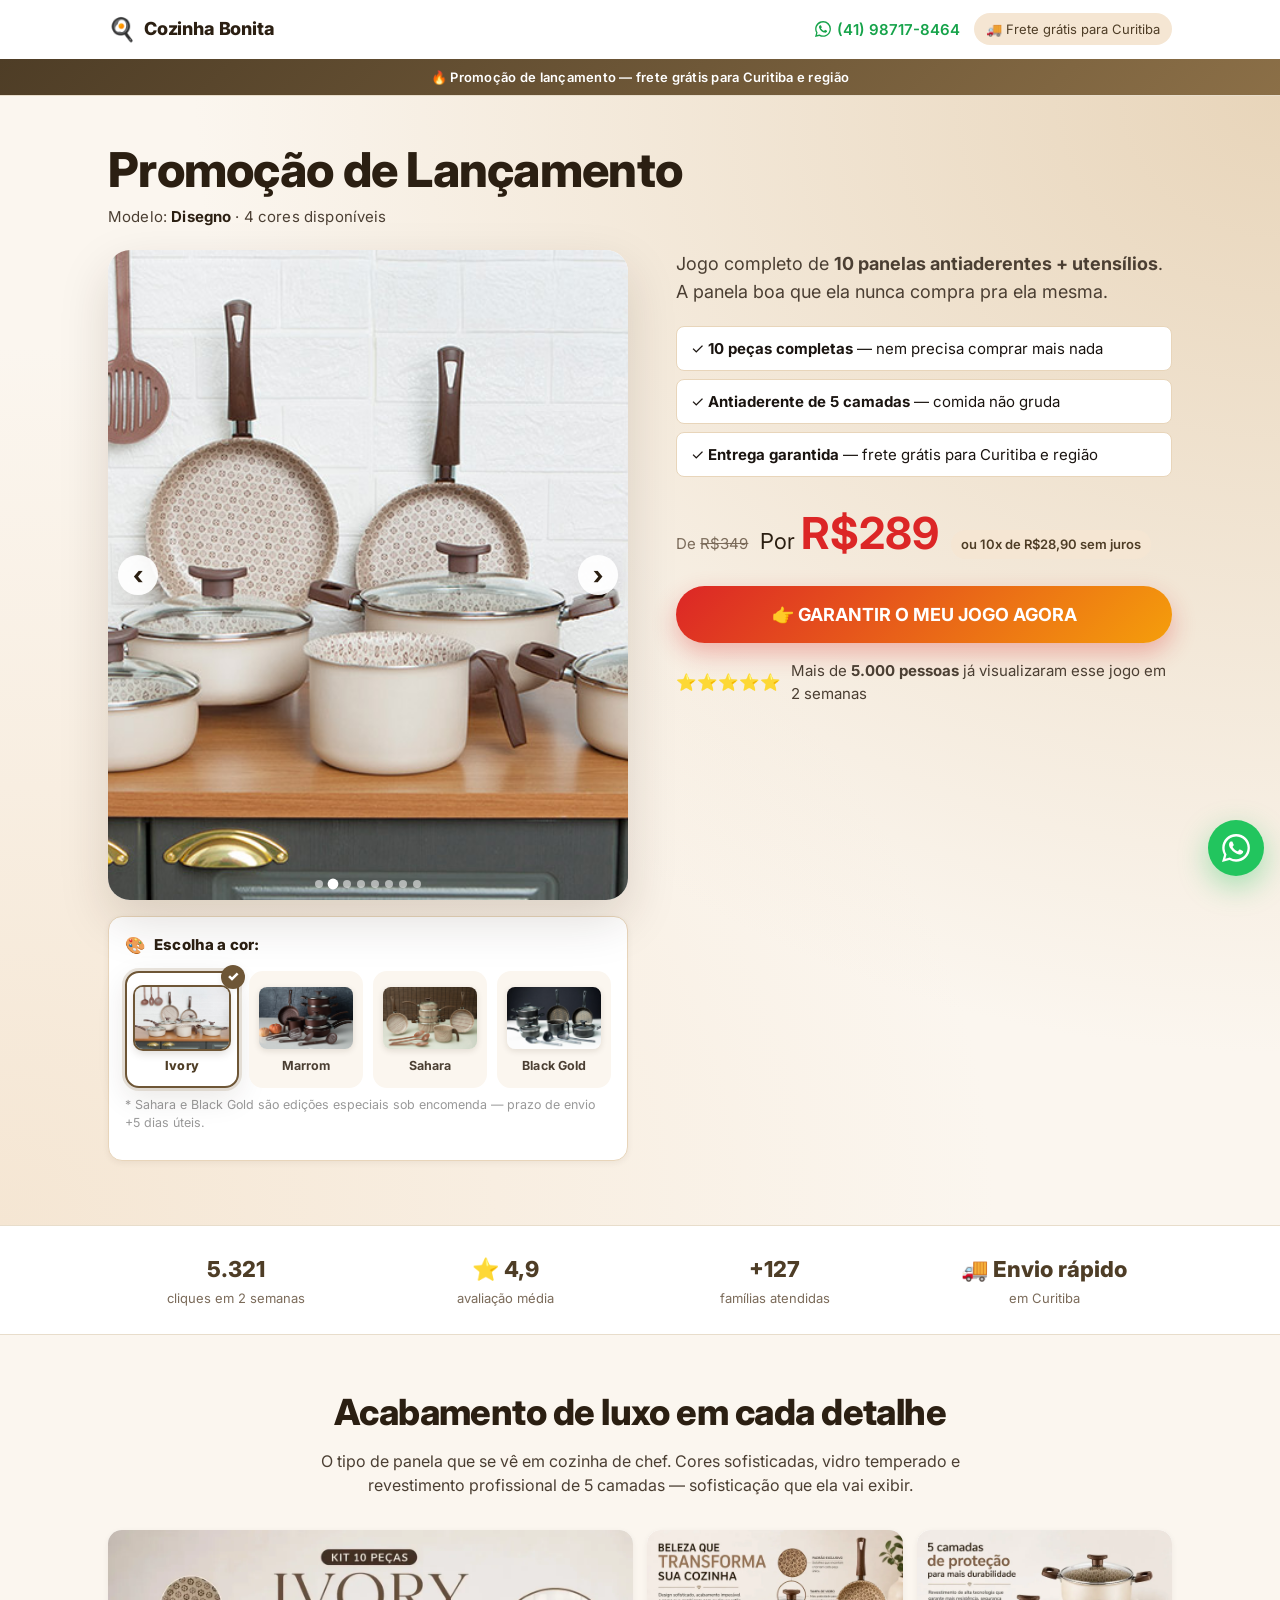
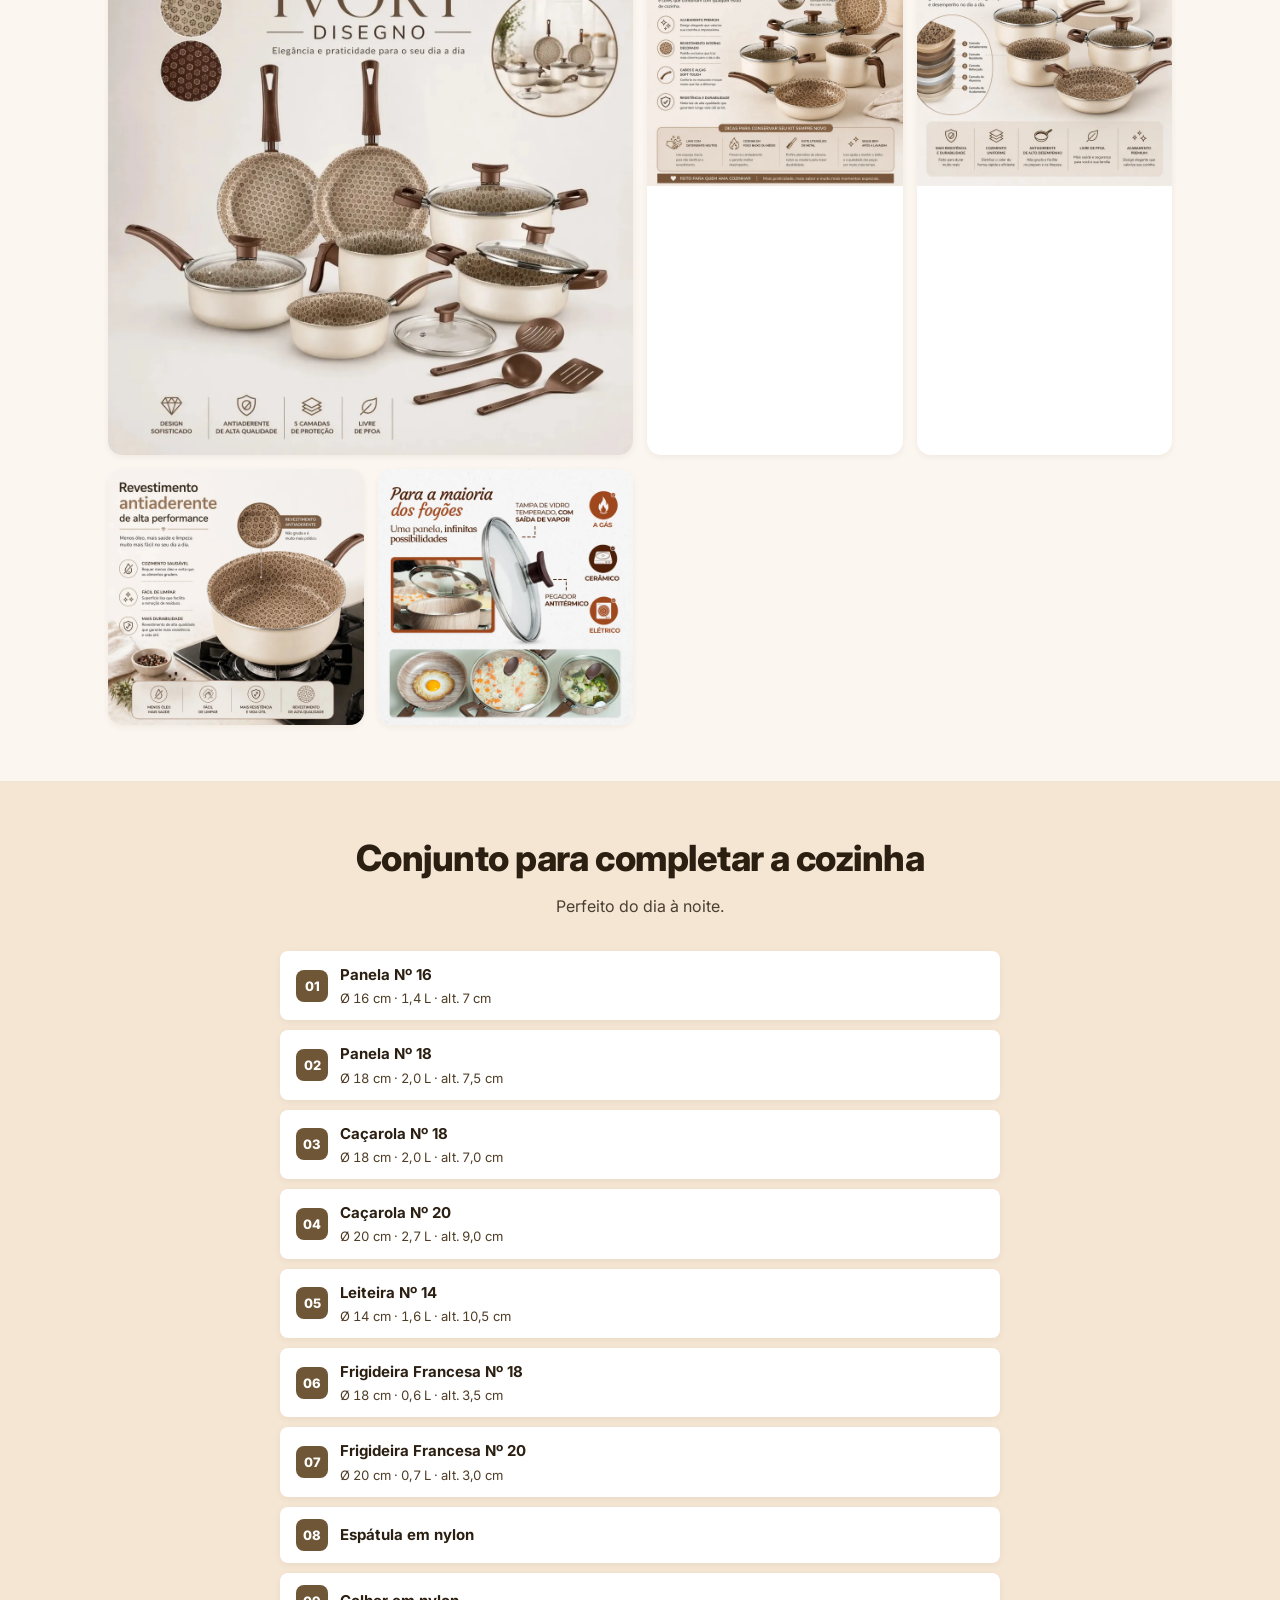
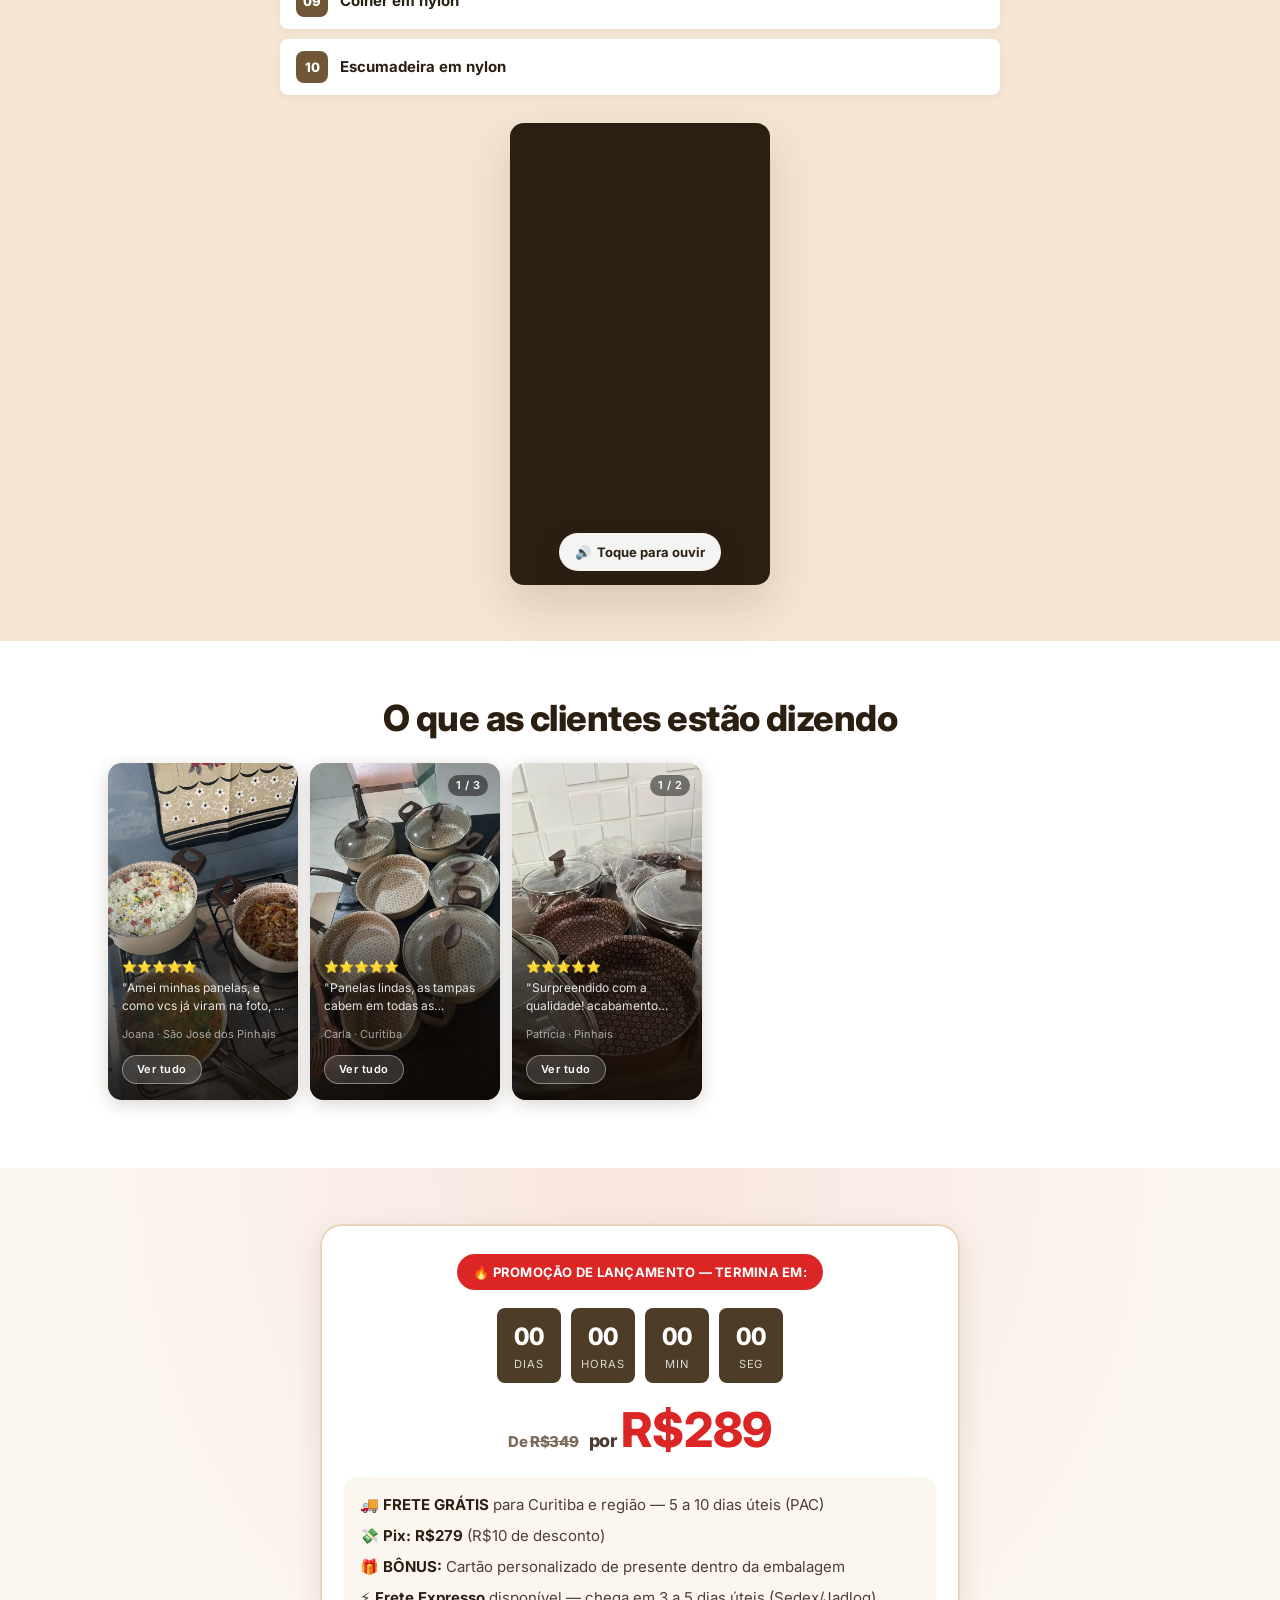
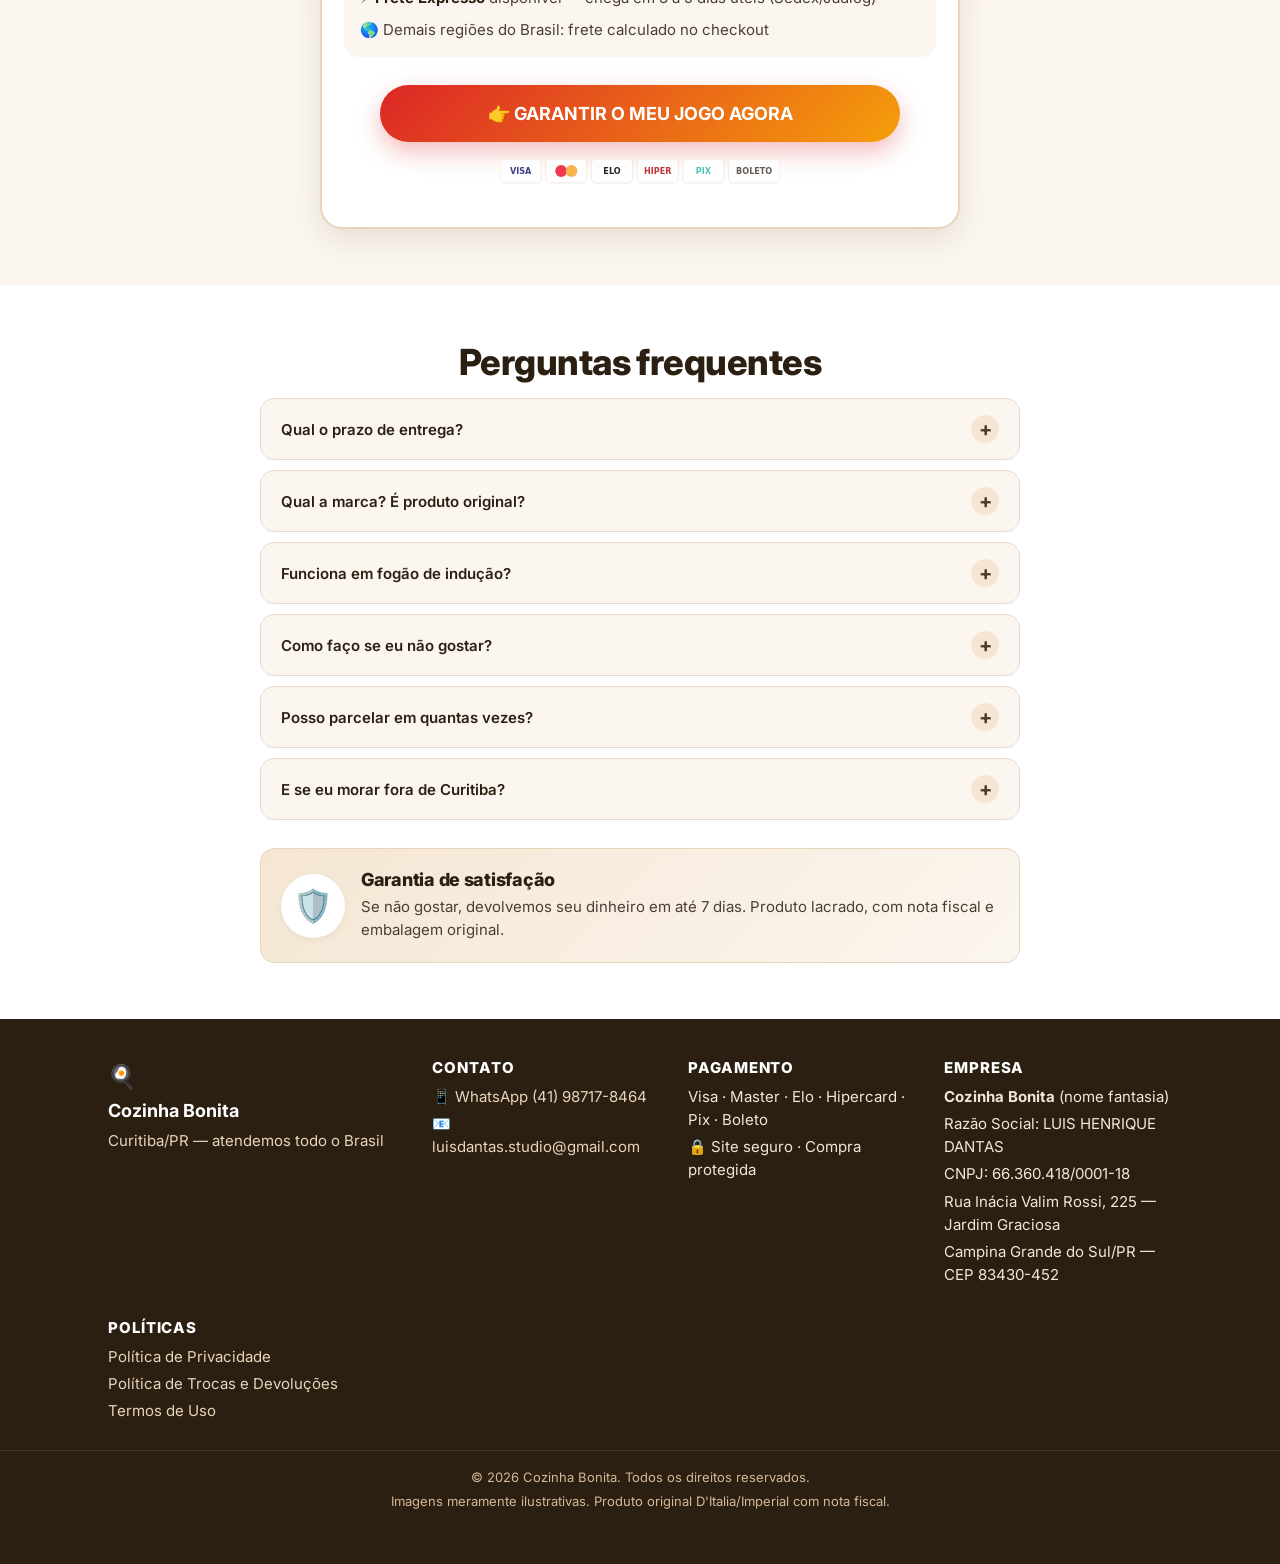
==== index.html @ e0e9abaa "fix: price update R$269→R$289, R$329→R$349, R$26,90→R$28,90, R$259→R$279 Updates all price occurrenc" ====
<!DOCTYPE html>
<html lang="pt-BR">
<head>
  <meta charset="UTF-8" />
  <meta name="viewport" content="width=device-width, initial-scale=1.0, viewport-fit=cover" />
  <meta name="theme-color" content="#8B6F47" />

  <title>Cozinha Bonita — Jogo de Panelas 10 Peças Antiaderente | Frete Grátis Curitiba</title>
  <meta name="description" content="Jogo completo de 10 panelas antiaderentes + utensílios. Frete grátis para Curitiba e região. Promoção de lançamento." />
  <meta name="robots" content="index, follow" />

  <!-- Open Graph / WhatsApp / Facebook -->
  <meta property="og:type" content="product" />
  <meta property="og:title" content="Cozinha Bonita — Jogo de Panelas 10 Peças Antiaderente" />
  <meta property="og:description" content="Jogo completo de 10 panelas antiaderentes + utensílios. Frete grátis para Curitiba e região." />
  <meta property="og:image" content="assets/produto/og-image.jpg" />
  <meta property="og:locale" content="pt_BR" />

  <meta name="twitter:card" content="summary_large_image" />
  <meta name="twitter:title" content="Cozinha Bonita — Jogo de Panelas 10 Peças" />
  <meta name="twitter:description" content="Jogo completo de 10 panelas antiaderentes + utensílios. Frete grátis para Curitiba e região." />
  <meta name="twitter:image" content="assets/produto/og-image.jpg" />

  <!-- Performance -->
  <link rel="preconnect" href="https://fonts.googleapis.com" />
  <link rel="preconnect" href="https://fonts.gstatic.com" crossorigin />
  <link rel="preload" as="image" href="assets/produto/01.jpg" fetchpriority="high" />
  <link rel="icon" type="image/svg+xml" href="assets/icones/favicon.svg" />

  <link href="https://fonts.googleapis.com/css2?family=Inter:wght@400;500;600;700;800&display=swap" rel="stylesheet" />
  <link rel="stylesheet" href="css/style.css" />

  <!-- META PIXEL AQUI -->
  <!-- Substitua [META_PIXEL_ID] pelo seu ID após criar o pixel em business.facebook.com
  <script>
    !function(f,b,e,v,n,t,s){if(f.fbq)return;n=f.fbq=function(){n.callMethod?
    n.callMethod.apply(n,arguments):n.queue.push(arguments)};if(!f._fbq)f._fbq=n;
    n.push=n;n.loaded=!0;n.version='2.0';n.queue=[];t=b.createElement(e);t.async=!0;
    t.src=v;s=b.getElementsByTagName(e)[0];s.parentNode.insertBefore(t,s)}(window,
    document,'script','https://connect.facebook.net/en_US/fbevents.js');
    fbq('init', '[META_PIXEL_ID]');
    fbq('track', 'PageView');
  </script>
  <noscript><img height="1" width="1" style="display:none"
    src="https://www.facebook.com/tr?id=[META_PIXEL_ID]&ev=PageView&noscript=1"/></noscript>
  -->

  <!-- GOOGLE ANALYTICS 4 -->
  <!-- Substitua [GA_MEASUREMENT_ID] pelo ID (formato G-XXXXXXX)
  <script async src="https://www.googletagmanager.com/gtag/js?id=[GA_MEASUREMENT_ID]"></script>
  <script>
    window.dataLayer = window.dataLayer || [];
    function gtag(){dataLayer.push(arguments);}
    gtag('js', new Date());
    gtag('config', '[GA_MEASUREMENT_ID]');
  </script>
  -->

  <!-- Structured Data - Product -->
  <script type="application/ld+json">
  {
    "@context": "https://schema.org/",
    "@type": "Product",
    "name": "Jogo de Panelas 10 Peças Antiaderente Cappuccino",
    "image": ["assets/produto/hero.webp"],
    "description": "Jogo completo de 10 panelas antiaderentes D'Italia/Imperial com revestimento de 5 camadas, tampas de vidro temperado e cabos antitérmicos.",
    "brand": { "@type": "Brand", "name": "D'Italia / Imperial" },
    "offers": {
      "@type": "Offer",
      "priceCurrency": "BRL",
      "price": "289.00",
      "availability": "https://schema.org/InStock",
      "url": "[URL_YAMPI]"
    },
    "aggregateRating": {
      "@type": "AggregateRating",
      "ratingValue": "4.9",
      "reviewCount": "127"
    }
  }
  </script>
</head>

<body>
  <!-- ============ BLOCO 1: HEADER ============ -->
  <header class="header" role="banner">
    <div class="container header__inner">
      <a class="header__brand" href="/" aria-label="Cozinha Bonita — página inicial">
        <span class="header__emoji" aria-hidden="true">🍳</span>
        <span class="header__name">Cozinha Bonita</span>
      </a>

      <div class="header__info">
        <a href="https://wa.me/5541987178464?text=Ol%C3%A1%2C%20vim%20do%20site%2C%20quero%20saber%20mais%20sobre%20o%20jogo%20de%20panelas"
           class="header__whats" target="_blank" rel="noopener" aria-label="Chamar no WhatsApp">
          <svg viewBox="0 0 24 24" width="16" height="16" aria-hidden="true" fill="currentColor"><path d="M20.52 3.48A11.78 11.78 0 0 0 12.05 0C5.5 0 .2 5.3.2 11.85c0 2.09.55 4.13 1.59 5.93L0 24l6.4-1.68a11.84 11.84 0 0 0 5.65 1.44h.01c6.55 0 11.85-5.3 11.85-11.85a11.78 11.78 0 0 0-3.39-8.43zm-8.47 18.22h-.01a9.83 9.83 0 0 1-5.01-1.37l-.36-.21-3.8 1 1.02-3.7-.24-.38a9.83 9.83 0 1 1 18.27-5.19c0 5.44-4.43 9.85-9.87 9.85zm5.4-7.37c-.3-.15-1.76-.87-2.03-.97-.27-.1-.47-.15-.67.15-.2.3-.77.97-.94 1.17-.17.2-.35.22-.65.07-.3-.15-1.25-.46-2.38-1.47-.88-.78-1.47-1.75-1.64-2.05-.17-.3-.02-.46.13-.61.13-.13.3-.35.45-.52.15-.17.2-.3.3-.5.1-.2.05-.37-.02-.52-.07-.15-.67-1.62-.92-2.22-.24-.58-.49-.5-.67-.51l-.57-.01c-.2 0-.52.07-.79.37-.27.3-1.04 1.01-1.04 2.47 0 1.46 1.07 2.87 1.22 3.07.15.2 2.1 3.21 5.09 4.5.71.3 1.27.48 1.7.62.71.22 1.36.2 1.87.12.57-.08 1.76-.72 2.01-1.41.25-.7.25-1.29.17-1.41-.07-.12-.27-.2-.57-.35z"/></svg>
          <span class="header__whats-text">(41) 98717-8464</span>
        </a>
        <span class="header__badge">🚚 Frete grátis para Curitiba</span>
      </div>
    </div>
    <div class="header__stripe" role="note" aria-label="Promoção de lançamento">
      🔥 Promoção de lançamento — frete grátis para Curitiba e região
    </div>
  </header>

  <main>
    <!-- ============ BLOCO 2: HERO ============ -->
    <section class="hero" aria-labelledby="hero-title">
      <div class="container">
        <div class="hero__header">
          <h1 id="hero-title" class="hero__title">
            Promoção de Lançamento
          </h1>
          <p class="hero__model" data-product-name>
            Modelo: <strong>Disegno</strong> · 4 cores disponíveis
          </p>
        </div>

        <div class="hero__grid">
        <div class="hero__media">
          <div class="carousel" data-carousel aria-roledescription="carousel" aria-label="Galeria do jogo de panelas">
            <div class="carousel__track" data-carousel-track>
              <div class="carousel__slide" role="group" aria-roledescription="slide" aria-label="1 de 8 — vídeo de abertura">
                <video src="assets/produto/07.mp4" muted loop playsinline preload="metadata" autoplay aria-label="Vídeo de abertura do jogo de panelas"></video>
              </div>
              <div class="carousel__slide" role="group" aria-roledescription="slide" aria-label="2 de 8 — cor selecionada">
                <img data-variation-target src="assets/produto/01.jpg" alt="Jogo de Panelas Ivory Disegno" loading="eager" fetchpriority="high" />
              </div>
              <div class="carousel__slide" role="group" aria-roledescription="slide" aria-label="3 de 8">
                <img src="assets/produto/02.jpg" alt="Jogo de panelas cappuccino — foto 2" loading="lazy" />
              </div>
              <div class="carousel__slide" role="group" aria-roledescription="slide" aria-label="4 de 8">
                <img src="assets/produto/03.jpg" alt="Jogo de panelas cappuccino — foto 3" loading="lazy" />
              </div>
              <div class="carousel__slide" role="group" aria-roledescription="slide" aria-label="5 de 8">
                <img src="assets/produto/04.jpg" alt="Jogo de panelas cappuccino — foto 4" loading="lazy" />
              </div>
              <div class="carousel__slide" role="group" aria-roledescription="slide" aria-label="6 de 8">
                <img src="assets/produto/05.jpg" alt="Jogo de panelas cappuccino — foto 5" loading="lazy" />
              </div>
              <div class="carousel__slide" role="group" aria-roledescription="slide" aria-label="7 de 8">
                <img src="assets/produto/06.jpg" alt="Jogo de panelas cappuccino — foto 6" loading="lazy" />
              </div>
              <div class="carousel__slide" role="group" aria-roledescription="slide" aria-label="8 de 8 — vídeo de encerramento">
                <video src="assets/produto/08.mp4" muted loop playsinline preload="metadata" aria-label="Vídeo de encerramento"></video>
              </div>
            </div>
            <button class="carousel__arrow carousel__arrow--prev" type="button" data-carousel-prev aria-label="Slide anterior">‹</button>
            <button class="carousel__arrow carousel__arrow--next" type="button" data-carousel-next aria-label="Próximo slide">›</button>
            <div class="carousel__dots" data-carousel-dots role="tablist" aria-label="Selecionar slide"></div>
          </div>
        </div>

        <div class="variations" data-variations>
            <span class="variations__label">Escolha a cor:</span>
            <div class="variations__grid" role="radiogroup" aria-label="Cor do jogo de panelas">
              <button type="button" class="variation"
                      data-variation
                      data-name="Ivory Disegno"
                      data-img="assets/produto/cores/ivory.jpg"
                      data-url="https://cozinha-bonita.pay.yampi.com.br/r/IECUTXCKCR"
                      role="radio" aria-checked="true">
                <img class="variation__thumb" src="assets/produto/cores/ivory.jpg" alt="Kit Ivory Disegno" loading="eager" />
                <span class="variation__name">Ivory</span>
              </button>
              <button type="button" class="variation"
                      data-variation
                      data-name="Marrom Disegno"
                      data-img="assets/produto/cores/marrom.jpg"
                      data-url="https://cozinha-bonita.pay.yampi.com.br/r/Q0AYBKQAA1"
                      role="radio" aria-checked="false">
                <img class="variation__thumb" src="assets/produto/cores/marrom.jpg" alt="Kit Marrom Disegno" loading="lazy" />
                <span class="variation__name">Marrom</span>
              </button>
              <button type="button" class="variation"
                      data-variation
                      data-name="Sahara"
                      data-img="assets/produto/cores/sahara.jpg"
                      data-url="https://cozinha-bonita.pay.yampi.com.br/r/SJFJ93769M"
                      role="radio" aria-checked="false">
                <img class="variation__thumb" src="assets/produto/cores/sahara.jpg" alt="Kit Sahara" loading="lazy" />
                <span class="variation__name">Sahara</span>
              </button>
              <button type="button" class="variation"
                      data-variation
                      data-name="Black Gold Disegno"
                      data-img="assets/produto/cores/black-gold.jpg"
                      data-url="https://cozinha-bonita.pay.yampi.com.br/r/I2ITWGH9FV"
                      role="radio" aria-checked="false">
                <img class="variation__thumb" src="assets/produto/cores/black-gold.jpg" alt="Kit Black Gold Disegno" loading="lazy" />
                <span class="variation__name">Black Gold</span>
              </button>
            </div>
            <p class="variations__note">* Sahara e Black Gold são edições especiais sob encomenda — prazo de envio +5 dias úteis.</p>
          </div>

        <div class="hero__content">
          <p class="hero__sub">
            Jogo completo de <strong>10 panelas antiaderentes + utensílios</strong>. A panela boa que ela nunca compra pra ela mesma.
          </p>

          <ul class="hero__bullets">
            <li>✓ <strong>10 peças completas</strong> — nem precisa comprar mais nada</li>
            <li>✓ <strong>Antiaderente de 5 camadas</strong> — comida não gruda</li>
            <li>✓ <strong>Entrega garantida</strong> — frete grátis para Curitiba e região</li>
          </ul>

          <div class="hero__price">
            <span class="hero__price-old">De <s>R$349</s></span>
            <span class="hero__price-now">Por <strong>R$289</strong></span>
            <span class="hero__price-tag">ou 10x de R$28,90 sem juros</span>
          </div>

          <a href="https://cozinha-bonita.pay.yampi.com.br/r/IECUTXCKCR" class="btn btn--primary btn--xl" data-track="cta_hero" data-cta-yampi target="_blank" rel="noopener">
            👉 GARANTIR O MEU JOGO AGORA
          </a>

          <p class="hero__trust">
            <span>⭐⭐⭐⭐⭐</span>
            <span>Mais de <strong>5.000 pessoas</strong> já visualizaram esse jogo em 2 semanas</span>
          </p>
        </div>
        </div>
      </div>
    </section>

    <!-- ============ BLOCO 3: PROVA RÁPIDA ============ -->
    <section class="proof" aria-label="Prova social">
      <div class="container proof__inner">
        <div class="proof__item">
          <strong>5.321</strong>
          <span>cliques em 2 semanas</span>
        </div>
        <div class="proof__item">
          <strong>⭐ 4,9</strong>
          <span>avaliação média</span>
        </div>
        <div class="proof__item">
          <strong>+127</strong>
          <span>famílias atendidas</span>
        </div>
        <div class="proof__item">
          <strong>🚚 Envio rápido</strong>
          <span>em Curitiba</span>
        </div>
      </div>
    </section>

    <!-- ============ BLOCO 4: GALERIA ============ -->
    <section class="gallery" id="galeria" aria-labelledby="gallery-title">
      <div class="container">
        <h2 id="gallery-title" class="section-title">Acabamento de luxo em cada detalhe</h2>
        <p class="section-sub">O tipo de panela que se vê em cozinha de chef. Cores sofisticadas, vidro temperado e revestimento profissional de 5 camadas — sofisticação que ela vai exibir.</p>

        <div class="gallery__grid">
          <figure class="gallery__item gallery__item--wide">
            <img src="assets/produto/galeria-1.webp" alt="Kit 10 peças Ivory Disegno — design sofisticado, antiaderente de alta qualidade, 5 camadas de proteção, livre de PFOA" loading="lazy" />
          </figure>
          <figure class="gallery__item">
            <img src="assets/produto/galeria-2.webp" alt="Beleza que transforma sua cozinha — acabamento premium, revestimento interno exclusivo, cabo soft touch, resistência e durabilidade" loading="lazy" />
          </figure>
          <figure class="gallery__item">
            <img src="assets/produto/galeria-3.webp" alt="5 camadas de proteção para mais durabilidade — antiaderente, resistente, reforçada, alumínio e acabamento" loading="lazy" />
          </figure>
          <figure class="gallery__item">
            <img src="assets/produto/galeria-4.webp" alt="Revestimento antiaderente de alta performance — cozimento saudável, fácil de limpar, mais durabilidade" loading="lazy" />
          </figure>
          <figure class="gallery__item">
            <img src="assets/produto/galeria-5.webp" alt="Tampa de vidro temperado com saída de vapor — compatível com fogão a gás, cerâmico e elétrico" loading="lazy" />
          </figure>
        </div>
      </div>
    </section>

    <!-- ============ BLOCO 6: O QUE VEM NA CAIXA ============ -->
    <section class="whatsinside" aria-labelledby="whats-title">
      <div class="container">
        <h2 id="whats-title" class="section-title">Conjunto para completar a cozinha</h2>
        <p class="section-sub">Perfeito do dia à noite.</p>

        <ul class="whatsinside__list">
          <li>
            <span class="whatsinside__num">01</span>
            <div class="whatsinside__body">
              <strong>Panela Nº 16</strong>
              <span class="whatsinside__specs">Ø 16 cm · 1,4 L · alt. 7 cm</span>
            </div>
          </li>
          <li>
            <span class="whatsinside__num">02</span>
            <div class="whatsinside__body">
              <strong>Panela Nº 18</strong>
              <span class="whatsinside__specs">Ø 18 cm · 2,0 L · alt. 7,5 cm</span>
            </div>
          </li>
          <li>
            <span class="whatsinside__num">03</span>
            <div class="whatsinside__body">
              <strong>Caçarola Nº 18</strong>
              <span class="whatsinside__specs">Ø 18 cm · 2,0 L · alt. 7,0 cm</span>
            </div>
          </li>
          <li>
            <span class="whatsinside__num">04</span>
            <div class="whatsinside__body">
              <strong>Caçarola Nº 20</strong>
              <span class="whatsinside__specs">Ø 20 cm · 2,7 L · alt. 9,0 cm</span>
            </div>
          </li>
          <li>
            <span class="whatsinside__num">05</span>
            <div class="whatsinside__body">
              <strong>Leiteira Nº 14</strong>
              <span class="whatsinside__specs">Ø 14 cm · 1,6 L · alt. 10,5 cm</span>
            </div>
          </li>
          <li>
            <span class="whatsinside__num">06</span>
            <div class="whatsinside__body">
              <strong>Frigideira Francesa Nº 18</strong>
              <span class="whatsinside__specs">Ø 18 cm · 0,6 L · alt. 3,5 cm</span>
            </div>
          </li>
          <li>
            <span class="whatsinside__num">07</span>
            <div class="whatsinside__body">
              <strong>Frigideira Francesa Nº 20</strong>
              <span class="whatsinside__specs">Ø 20 cm · 0,7 L · alt. 3,0 cm</span>
            </div>
          </li>
          <li>
            <span class="whatsinside__num">08</span>
            <div class="whatsinside__body"><strong>Espátula em nylon</strong></div>
          </li>
          <li>
            <span class="whatsinside__num">09</span>
            <div class="whatsinside__body"><strong>Colher em nylon</strong></div>
          </li>
          <li>
            <span class="whatsinside__num">10</span>
            <div class="whatsinside__body"><strong>Escumadeira em nylon</strong></div>
          </li>
        </ul>

        <figure class="kit-video" data-kit-video>
          <video class="kit-video__el" id="kit-video"
                 src="assets/produto/09.mp4"
                 muted loop playsinline autoplay preload="metadata"
                 aria-label="Vídeo do conjunto em uso"></video>
          <button class="kit-video__cta" type="button"
                  data-kit-video-toggle
                  aria-pressed="false"
                  aria-label="Ativar som do vídeo">
            <span class="kit-video__icon" aria-hidden="true">🔊</span>
            <span class="kit-video__label">Toque para ouvir</span>
          </button>
        </figure>
      </div>
    </section>

    <!-- ============ BLOCO 7: DEPOIMENTOS ============ -->
    <section class="testimonials" aria-labelledby="testi-title">
      <div class="container">
        <h2 id="testi-title" class="section-title">O que as clientes estão dizendo</h2>
      </div>

      <div class="testi-track" data-testi-track>

        <!-- 1 — Joana · 1 imagem -->
        <article class="testi-card" data-testi-card
          data-text="Amei minhas panelas, e como vcs já viram na foto, já fiz comidas com elas. O tamanho é ideal para minhas necessidades, e não são tão pequenas, serve para famílias de mais de três pessoas! bem aderente tbem. Gostei bastante."
          data-name="Joana"
          data-location="São José dos Pinhais">
          <div class="testi-card__img-wrap">
            <img src="assets/depoimentos/dep-1.jpg" alt="Panelas em uso no fogão" loading="lazy" />
          </div>
          <div class="testi-card__overlay">
            <div class="testi-card__stars" aria-hidden="true">⭐⭐⭐⭐⭐</div>
            <p class="testi-card__preview">"Amei minhas panelas, e como vcs já viram na foto, já fiz comidas com elas."</p>
            <p class="testi-card__author">Joana · São José dos Pinhais</p>
            <button class="testi-card__more" type="button" aria-label="Ver avaliação completa de Joana">Ver tudo</button>
          </div>
        </article>

        <!-- 2 — Carla · 3 imagens -->
        <article class="testi-card" data-testi-card
          data-gallery='["assets/depoimentos/dep-2a.jpg","assets/depoimentos/dep-2b.jpg","assets/depoimentos/dep-2c.jpg"]'
          data-text="Panelas lindas, as tampas cabem em todas as panelas, na minha opinião poderia vir todas com tampa, mas as frigideiras e a jarra grande ñ têm tampa. Outro fato é que em uma panela, a maior a tampa ñ encaixa direito. Mas o material é bem resistente, com certeza fique muito feliz ☺️."
          data-name="Carla"
          data-location="Curitiba">
          <div class="testi-card__img-wrap">
            <img src="assets/depoimentos/dep-2a.jpg" alt="Kit completo" loading="lazy" />
          </div>
          <span class="testi-card__img-count" aria-hidden="true">1 / 3</span>
          <div class="testi-card__overlay">
            <div class="testi-card__stars" aria-hidden="true">⭐⭐⭐⭐⭐</div>
            <p class="testi-card__preview">"Panelas lindas, as tampas cabem em todas as panelas."</p>
            <p class="testi-card__author">Carla · Curitiba</p>
            <button class="testi-card__more" type="button" aria-label="Ver avaliação completa de Carla">Ver tudo</button>
          </div>
        </article>

        <!-- 3 — Patrícia · 2 imagens -->
        <article class="testi-card" data-testi-card
          data-gallery='["assets/depoimentos/dep-3a.jpg","assets/depoimentos/dep-3b.jpg"]'
          data-text="Surpreendido com a qualidade! o jogo de panelas tem um acabamento impecável e o material parece ser bem resistente. Pelo preço pago, o custo-benefício é imbatível. Já testei e a antiaderência é nota 10, nada gruda. Recomendo muito!"
          data-name="Patrícia"
          data-location="Pinhais">
          <div class="testi-card__img-wrap">
            <img src="assets/depoimentos/dep-3a.jpg" alt="Jogo Marrom desembalado" loading="lazy" />
          </div>
          <span class="testi-card__img-count" aria-hidden="true">1 / 2</span>
          <div class="testi-card__overlay">
            <div class="testi-card__stars" aria-hidden="true">⭐⭐⭐⭐⭐</div>
            <p class="testi-card__preview">"Surpreendido com a qualidade! acabamento impecável e material bem resistente."</p>
            <p class="testi-card__author">Patrícia · Pinhais</p>
            <button class="testi-card__more" type="button" aria-label="Ver avaliação completa de Patrícia">Ver tudo</button>
          </div>
        </article>


      </div>
    </section>

    <!-- ============ BLOCO 8: OFERTA + URGÊNCIA ============ -->
    <section class="offer" id="oferta" aria-labelledby="offer-title">
      <div class="container">
        <div class="offer__box">
          <span class="offer__flag">🔥 PROMOÇÃO DE LANÇAMENTO — TERMINA EM:</span>

          <div class="countdown" aria-label="Contagem regressiva até 31/05/2026">
            <div class="countdown__item"><strong id="cd-days">00</strong><span>dias</span></div>
            <div class="countdown__item"><strong id="cd-hours">00</strong><span>horas</span></div>
            <div class="countdown__item"><strong id="cd-min">00</strong><span>min</span></div>
            <div class="countdown__item"><strong id="cd-sec">00</strong><span>seg</span></div>
          </div>

          <h2 id="offer-title" class="offer__title">
            <span class="offer__price-old">De <s>R$349</s></span>
            <span class="offer__price-now">por <strong>R$289</strong></span>
          </h2>

          <ul class="offer__perks">
            <li>🚚 <strong>FRETE GRÁTIS</strong> para Curitiba e região — 5 a 10 dias úteis (PAC)</li>
            <li>💸 <strong>Pix: R$279</strong> (R$10 de desconto)</li>
            <li>🎁 <strong>BÔNUS:</strong> Cartão personalizado de presente dentro da embalagem</li>
            <li>⚡ <strong>Frete Expresso</strong> disponível — chega em 3 a 5 dias úteis (Sedex/Jadlog)</li>
            <li>🌎 Demais regiões do Brasil: frete calculado no checkout</li>
          </ul>

          <a href="https://cozinha-bonita.pay.yampi.com.br/r/IECUTXCKCR" class="btn btn--primary btn--xl offer__cta" data-track="cta_oferta" data-cta-yampi target="_blank" rel="noopener">
            👉 GARANTIR O MEU JOGO AGORA
          </a>

          <p class="offer__seals">
            <img src="assets/icones/pagamentos.svg" alt="Formas de pagamento aceitas: Visa, Master, Elo, Hipercard, Pix, Boleto" width="280" height="30" loading="lazy" />
          </p>
        </div>
      </div>
    </section>

    <!-- ============ BLOCO 9: FAQ + GARANTIA ============ -->
    <section class="faq" id="faq" aria-labelledby="faq-title">
      <div class="container">
        <h2 id="faq-title" class="section-title">Perguntas frequentes</h2>

        <div class="faq__list">
          <details class="faq__item">
            <summary>Qual o prazo de entrega?</summary>
            <p>Curitiba e região metropolitana: <strong>5 a 10 dias úteis</strong> (PAC, frete grátis) ou <strong>3 a 5 dias úteis</strong> (Expresso, valor calculado no checkout). Demais regiões do Brasil: o prazo é calculado automaticamente pelo seu CEP no momento da compra.</p>
          </details>

          <details class="faq__item">
            <summary>Qual a marca? É produto original?</summary>
            <p>Jogo de panelas <strong>D'Italia/Imperial</strong> original, com nota fiscal. Linha Disegno Prime, 10 peças, antiaderente de 5 camadas com revestimento de teflon.</p>
          </details>

          <details class="faq__item">
            <summary>Funciona em fogão de indução?</summary>
            <p>Não. Este modelo é desenvolvido para <strong>fogão a gás</strong>, que é o mais usado nos lares brasileiros. Para indução, indicamos outro modelo — chame no WhatsApp.</p>
          </details>

          <details class="faq__item">
            <summary>Como faço se eu não gostar?</summary>
            <p>Você tem <strong>7 dias</strong> após o recebimento para devolução, conforme o Código de Defesa do Consumidor. Devolvemos o valor integral.</p>
          </details>

          <details class="faq__item">
            <summary>Posso parcelar em quantas vezes?</summary>
            <p>Até <strong>10x sem juros</strong> no cartão. Pix com R$10 de desconto. Boleto à vista também aceito.</p>
          </details>

          <details class="faq__item">
            <summary>E se eu morar fora de Curitiba?</summary>
            <p>Entregamos para <strong>todo o Brasil</strong> via Correios e transportadoras parceiras. O frete é calculado automaticamente no momento da compra pelo seu CEP.</p>
          </details>
        </div>

        <div class="guarantee">
          <div class="guarantee__seal" aria-hidden="true">🛡️</div>
          <div>
            <h3>Garantia de satisfação</h3>
            <p>Se não gostar, devolvemos seu dinheiro em até 7 dias. Produto lacrado, com nota fiscal e embalagem original.</p>
          </div>
        </div>
      </div>
    </section>
  </main>

  <!-- ============ BLOCO 10: FOOTER ============ -->
  <footer class="footer" role="contentinfo">
    <div class="container footer__grid">
      <div class="footer__brand">
        <span class="header__emoji" aria-hidden="true">🍳</span>
        <strong>Cozinha Bonita</strong>
        <p>Curitiba/PR — atendemos todo o Brasil</p>
      </div>

      <div class="footer__col">
        <h4>Contato</h4>
        <p><a href="https://wa.me/5541987178464">📱 WhatsApp (41) 98717-8464</a></p>
        <p><a href="mailto:luisdantas.studio@gmail.com">📧 luisdantas.studio@gmail.com</a></p>
      </div>

      <div class="footer__col">
        <h4>Pagamento</h4>
        <p>Visa · Master · Elo · Hipercard · Pix · Boleto</p>
        <p>🔒 Site seguro · Compra protegida</p>
      </div>

      <div class="footer__col">
        <h4>Empresa</h4>
        <p><strong>Cozinha Bonita</strong> (nome fantasia)</p>
        <p>Razão Social: LUIS HENRIQUE DANTAS</p>
        <p>CNPJ: 66.360.418/0001-18</p>
        <p>Rua Inácia Valim Rossi, 225 — Jardim Graciosa</p>
        <p>Campina Grande do Sul/PR — CEP 83430-452</p>
      </div>

      <div class="footer__col">
        <h4>Políticas</h4>
        <p><a href="/politica-de-privacidade.html">Política de Privacidade</a></p>
        <p><a href="/politica-de-trocas.html">Política de Trocas e Devoluções</a></p>
        <p><a href="/termos-de-uso.html">Termos de Uso</a></p>
      </div>
    </div>

    <div class="footer__bottom">
      <p>© 2026 Cozinha Bonita. Todos os direitos reservados.</p>
      <p>Imagens meramente ilustrativas. Produto original D'Italia/Imperial com nota fiscal.</p>
    </div>
  </footer>

  <!-- CTA sticky mobile -->
  <a href="https://cozinha-bonita.pay.yampi.com.br/r/IECUTXCKCR" class="sticky-cta" data-track="cta_sticky" data-cta-yampi target="_blank" rel="noopener">
    <span>R$289 · 10x sem juros</span>
    <strong>COMPRAR AGORA →</strong>
  </a>

  <!-- Botão flutuante WhatsApp -->
  <a href="https://wa.me/5541987178464?text=Ol%C3%A1%2C%20vim%20do%20site%2C%20quero%20saber%20mais%20sobre%20o%20jogo%20de%20panelas"
     class="wa-float" target="_blank" rel="noopener" aria-label="Falar no WhatsApp">
    <svg viewBox="0 0 24 24" width="28" height="28" fill="currentColor" aria-hidden="true"><path d="M20.52 3.48A11.78 11.78 0 0 0 12.05 0C5.5 0 .2 5.3.2 11.85c0 2.09.55 4.13 1.59 5.93L0 24l6.4-1.68a11.84 11.84 0 0 0 5.65 1.44h.01c6.55 0 11.85-5.3 11.85-11.85a11.78 11.78 0 0 0-3.39-8.43zm-8.47 18.22h-.01a9.83 9.83 0 0 1-5.01-1.37l-.36-.21-3.8 1 1.02-3.7-.24-.38a9.83 9.83 0 1 1 18.27-5.19c0 5.44-4.43 9.85-9.87 9.85zm5.4-7.37c-.3-.15-1.76-.87-2.03-.97-.27-.1-.47-.15-.67.15-.2.3-.77.97-.94 1.17-.17.2-.35.22-.65.07-.3-.15-1.25-.46-2.38-1.47-.88-.78-1.47-1.75-1.64-2.05-.17-.3-.02-.46.13-.61.13-.13.3-.35.45-.52.15-.17.2-.3.3-.5.1-.2.05-.37-.02-.52-.07-.15-.67-1.62-.92-2.22-.24-.58-.49-.5-.67-.51l-.57-.01c-.2 0-.52.07-.79.37-.27.3-1.04 1.01-1.04 2.47 0 1.46 1.07 2.87 1.22 3.07.15.2 2.1 3.21 5.09 4.5.71.3 1.27.48 1.7.62.71.22 1.36.2 1.87.12.57-.08 1.76-.72 2.01-1.41.25-.7.25-1.29.17-1.41-.07-.12-.27-.2-.57-.35z"/></svg>
    <span class="wa-float__label">Chamar no WhatsApp</span>
  </a>

  <script src="js/main.js" defer></script>
</body>
</html>
---- css/style.css ----
/* ============================================================
   Cozinha Bonita — OPP Jogo de Panelas Dia das Mães 2026
   Mobile-first · Paleta cappuccino · CTAs em laranja/vermelho
============================================================ */

/* ---------- Tokens ---------- */
:root {
  --cream-50:  #FBF6EF;
  --cream-100: #F5E6D3;
  --cream-200: #E8D5BA;
  --cream-300: #D4B896;
  --cappuccino-500: #8B6F47;
  --cappuccino-600: #6E5636;
  --cappuccino-700: #4E3D26;
  --coffee-900: #2B1F12;

  --red-600:    #DC2626;
  --red-700:    #B91C1C;
  --orange-500: #F59E0B;
  --orange-600: #D97706;
  --green-500:  #22C55E;
  --green-600:  #16A34A;

  --white:  #FFFFFF;
  --ink:    #1A1410;
  --ink-2:  #4B3F33;
  --ink-3:  #7B6B5A;
  --line:   #E8DDCB;

  --radius-sm: 8px;
  --radius:    14px;
  --radius-lg: 22px;
  --shadow-sm: 0 2px 6px rgba(46, 30, 12, 0.06);
  --shadow:    0 10px 30px rgba(46, 30, 12, 0.10);
  --shadow-lg: 0 20px 50px rgba(46, 30, 12, 0.15);

  --container: 1120px;
  --gap: clamp(16px, 3vw, 28px);

  --fs-xs:  0.8125rem;
  --fs-sm:  0.9375rem;
  --fs-md:  1rem;
  --fs-lg:  1.125rem;
  --fs-xl:  1.375rem;
  --fs-2xl: 1.75rem;
  --fs-3xl: 2.25rem;
  --fs-4xl: 2.75rem;

  --font: 'Inter', system-ui, -apple-system, 'Segoe UI', Roboto, 'Helvetica Neue', Arial, sans-serif;
}

/* ---------- Reset ---------- */
*,
*::before,
*::after { box-sizing: border-box; }

html { -webkit-text-size-adjust: 100%; scroll-behavior: smooth; }

body {
  margin: 0;
  background: var(--cream-50);
  color: var(--ink);
  font-family: var(--font);
  font-size: var(--fs-md);
  line-height: 1.55;
  -webkit-font-smoothing: antialiased;
  -moz-osx-font-smoothing: grayscale;
  overflow-x: hidden;
}

img,
svg,
video { display: block; max-width: 100%; height: auto; }

button,
input,
select,
textarea { font: inherit; color: inherit; }

a { color: var(--cappuccino-600); text-decoration: none; }
a:hover { color: var(--red-600); }

h1, h2, h3, h4 { font-weight: 800; color: var(--coffee-900); line-height: 1.2; margin: 0 0 0.5em; letter-spacing: -0.015em; }
h1 { font-size: var(--fs-3xl); }
h2 { font-size: var(--fs-2xl); }
h3 { font-size: var(--fs-lg); }
p  { margin: 0 0 1em; }

:focus-visible {
  outline: 3px solid var(--orange-500);
  outline-offset: 3px;
  border-radius: 4px;
}

/* ---------- Utilities ---------- */
.container {
  width: 100%;
  max-width: var(--container);
  margin-inline: auto;
  padding-inline: var(--gap);
}

.section-title {
  text-align: center;
  font-size: clamp(1.5rem, 4vw, 2.25rem);
  margin-bottom: 0.4em;
}
.section-sub {
  text-align: center;
  color: var(--ink-2);
  max-width: 640px;
  margin: 0 auto 2rem;
  font-size: var(--fs-md);
}

/* ---------- Buttons ---------- */
.btn {
  --btn-bg: var(--cappuccino-600);
  --btn-fg: var(--white);
  display: inline-flex;
  align-items: center;
  justify-content: center;
  gap: 0.5em;
  padding: 14px 22px;
  border: 0;
  border-radius: 999px;
  background: var(--btn-bg);
  color: var(--btn-fg);
  font-weight: 700;
  font-size: var(--fs-md);
  text-align: center;
  cursor: pointer;
  transition: transform 0.15s ease, box-shadow 0.2s ease, background 0.2s ease;
  box-shadow: var(--shadow-sm);
  text-decoration: none;
  line-height: 1.2;
}
.btn:hover { transform: translateY(-2px); box-shadow: var(--shadow); }
.btn:active { transform: translateY(0); }

.btn--primary {
  --btn-bg: linear-gradient(135deg, var(--red-600) 0%, var(--orange-500) 100%);
  --btn-fg: var(--white);
  background: var(--btn-bg);
  box-shadow: 0 10px 24px rgba(220, 38, 38, 0.30);
}
.btn--primary:hover { box-shadow: 0 14px 32px rgba(220, 38, 38, 0.40); color: var(--white); }

.btn--ghost {
  --btn-bg: var(--white);
  --btn-fg: var(--cappuccino-700);
  border: 1px solid var(--cream-200);
}

.btn--xl {
  padding: 18px 28px;
  font-size: var(--fs-lg);
  width: 100%;
  max-width: 520px;
}

/* ============================================================
   HEADER
============================================================ */
.header {
  background: var(--white);
  border-bottom: 1px solid var(--line);
  position: sticky; top: 0; z-index: 40;
}
.header__inner {
  display: flex;
  align-items: center;
  justify-content: space-between;
  gap: 12px;
  padding-block: 12px;
}
.header__brand {
  display: inline-flex;
  align-items: center;
  gap: 8px;
  font-weight: 800;
  color: var(--coffee-900);
}
.header__emoji { font-size: 1.4em; }
.header__name  { font-size: var(--fs-lg); letter-spacing: -0.01em; }

.header__info {
  display: none;
  align-items: center;
  gap: 14px;
}
.header__whats {
  display: inline-flex; align-items: center; gap: 6px;
  color: var(--green-600); font-weight: 600; font-size: var(--fs-sm);
}
.header__whats:hover { color: var(--green-500); }
.header__badge {
  font-size: var(--fs-xs);
  background: var(--cream-100);
  color: var(--cappuccino-700);
  padding: 6px 12px;
  border-radius: 999px;
}

.header__stripe {
  background: linear-gradient(135deg, var(--cappuccino-700), var(--cappuccino-500));
  color: var(--white);
  font-size: var(--fs-xs);
  font-weight: 600;
  text-align: center;
  padding: 8px 16px;
  letter-spacing: 0.02em;
}

/* ============================================================
   HERO
============================================================ */
.hero {
  padding: 24px 0 40px;
  background:
    radial-gradient(ellipse at top right, var(--cream-200), transparent 60%),
    radial-gradient(ellipse at bottom left, var(--cream-100), transparent 55%),
    var(--cream-50);
}
.hero__header {
  text-align: left;
  margin-bottom: 22px;
}
.hero__header .hero__title { margin-bottom: 8px; }
.hero__model {
  margin: 0;
  font-size: var(--fs-sm);
  color: var(--ink-2);
  letter-spacing: 0.01em;
}
.hero__model strong { color: var(--coffee-900); font-weight: 700; }

.hero__grid {
  display: grid;
  grid-template-columns: 1fr;
  gap: 16px;
  align-items: start;
}
.hero__media {
  position: relative;
  border-radius: var(--radius-lg);
  overflow: hidden;
  background: var(--white);
  box-shadow: var(--shadow-lg);
  aspect-ratio: 1 / 1;
}
.hero__media img {
  width: 100%; height: 100%; object-fit: cover;
}

/* ---------- Hero Carousel ---------- */
.carousel { position: relative; width: 100%; height: 100%; }
.carousel__track {
  display: flex;
  width: 100%; height: 100%;
  overflow-x: auto;
  scroll-snap-type: x mandatory;
  scroll-behavior: smooth;
  scrollbar-width: none;
  -ms-overflow-style: none;
}
.carousel__track::-webkit-scrollbar { display: none; }
.carousel__slide {
  flex: 0 0 100%;
  width: 100%; height: 100%;
  scroll-snap-align: center;
  scroll-snap-stop: always;
  position: relative;
  background: var(--white);
}
/* Fotos do produto (1200×1200): cover preenche o quadrado perfeitamente */
.carousel__slide img,
.carousel__slide video {
  width: 100%; height: 100%; object-fit: cover; display: block;
}
/* Slide de variação (800×533 landscape): contain para não cortar */
[data-variation-target] {
  object-fit: contain;
  background: var(--white);
}
.carousel__arrow {
  position: absolute; top: 50%; transform: translateY(-50%);
  width: 40px; height: 40px;
  border: 0; border-radius: 50%;
  background: rgba(255,255,255,0.92);
  color: var(--coffee-900);
  font-size: 1.6rem; font-weight: 700; line-height: 1;
  cursor: pointer;
  box-shadow: var(--shadow);
  display: grid; place-items: center;
  transition: background 0.2s ease, transform 0.15s ease;
  z-index: 2;
}
.carousel__arrow:hover { background: var(--white); transform: translateY(-50%) scale(1.06); }
.carousel__arrow--prev { left: 10px; }
.carousel__arrow--next { right: 10px; }
.carousel__dots {
  position: absolute; bottom: 12px; left: 0; right: 0;
  display: flex; justify-content: center; gap: 6px;
  z-index: 2;
}
/* Cursor de zoom nos slides clicáveis */
.carousel__slide { cursor: zoom-in; }

/* Botão de áudio dentro dos slides de vídeo */
.carousel__sound-btn {
  position: absolute;
  bottom: 52px; left: 50%; transform: translateX(-50%);
  background: rgba(255,255,255,0.92);
  color: var(--coffee-900);
  border: 0;
  padding: 8px 14px;
  border-radius: 999px;
  font-weight: 700;
  font-size: var(--fs-xs);
  cursor: pointer;
  display: inline-flex; align-items: center; gap: 6px;
  white-space: nowrap;
  z-index: 3;
  box-shadow: var(--shadow);
  transition: background 0.2s ease, transform 0.15s ease;
}
.carousel__sound-btn:hover {
  background: var(--white);
  transform: translateX(-50%) scale(1.04);
}
.carousel__sound-btn[aria-pressed="true"] {
  background: var(--coffee-900);
  color: var(--white);
}

.carousel__dot {
  width: 8px; height: 8px;
  border-radius: 50%;
  border: 0;
  background: rgba(255,255,255,0.55);
  cursor: pointer;
  padding: 0;
  transition: background 0.2s ease, transform 0.2s ease;
}
.carousel__dot[aria-selected="true"] {
  background: var(--white);
  transform: scale(1.35);
}

.hero__eyebrow {
  display: inline-block;
  background: var(--white);
  border: 1px solid var(--orange-500);
  color: var(--orange-600);
  font-weight: 800;
  font-size: var(--fs-xs);
  padding: 6px 14px;
  border-radius: 999px;
  margin-bottom: 14px;
  letter-spacing: 0.10em;
  text-transform: uppercase;
}
.hero__title {
  font-size: clamp(1.75rem, 6vw, 3rem);
  line-height: 1.1;
  margin-bottom: 14px;
}
.hero__title span { color: var(--cappuccino-600); display: block; }

.hero__sub {
  font-size: var(--fs-lg);
  color: var(--ink-2);
  margin-bottom: 20px;
}

.hero__bullets {
  list-style: none;
  padding: 0; margin: 0 0 22px;
  display: grid; gap: 8px;
}
.hero__bullets li {
  background: var(--white);
  border: 1px solid var(--cream-200);
  border-radius: var(--radius-sm);
  padding: 10px 14px;
  font-size: var(--fs-sm);
}

/* ---------- Variations (color picker) ---------- */
.variations {
  margin: 4px 0 24px;
  padding: 16px;
  background: var(--white);
  border: 1px solid var(--cream-200);
  border-radius: var(--radius);
  box-shadow: var(--shadow-sm);
}
.variations__label {
  display: flex; align-items: center; gap: 8px;
  font-size: var(--fs-sm);
  font-weight: 800;
  color: var(--coffee-900);
  margin: 0 0 14px;
  letter-spacing: 0.01em;
}
.variations__label::before {
  content: '🎨';
  font-size: 1.1em;
  line-height: 1;
}
.variations__grid {
  display: grid;
  grid-template-columns: repeat(2, 1fr);
  gap: 10px;
}
@media (min-width: 480px) {
  .variations__grid { grid-template-columns: repeat(4, 1fr); }
}
.variations__note {
  font-size: .78rem;
  color: #999;
  margin-top: .5rem;
  line-height: 1.4;
}

.variation {
  position: relative;
  background: var(--cream-50);
  border: 2px solid transparent;
  border-radius: var(--radius);
  padding: 14px 8px 12px;
  cursor: pointer;
  display: flex; flex-direction: column; align-items: center; gap: 10px;
  transition: background 0.2s ease, border-color 0.2s ease,
              transform 0.18s ease, box-shadow 0.25s ease;
  text-align: center;
  font-family: inherit;
  font: inherit;
  -webkit-tap-highlight-color: transparent;
  outline: none;
}
.variation:hover {
  background: var(--white);
  border-color: var(--cream-300);
  transform: translateY(-2px);
  box-shadow: var(--shadow);
}
.variation:focus-visible {
  border-color: var(--cappuccino-600);
  box-shadow: 0 0 0 3px rgba(139, 111, 71, 0.30);
}
.variation[aria-checked="true"] {
  background: var(--white);
  border-color: var(--cappuccino-600);
  box-shadow: 0 0 0 3px rgba(139, 111, 71, 0.18), var(--shadow);
}
.variation[aria-checked="true"]::after {
  content: '✓';
  position: absolute;
  top: -8px; right: -8px;
  width: 24px; height: 24px;
  border-radius: 50%;
  background: var(--cappuccino-600);
  color: var(--white);
  font-size: 0.85rem;
  font-weight: 900;
  display: grid; place-items: center;
  box-shadow: var(--shadow-sm);
  animation: variation-check 0.25s ease-out;
}
@keyframes variation-check {
  from { transform: scale(0);   opacity: 0; }
  to   { transform: scale(1);   opacity: 1; }
}

.variation__thumb {
  width: 100%;
  aspect-ratio: 3 / 2;
  object-fit: cover;
  border-radius: var(--radius-sm);
  display: block;
  flex-shrink: 0;
  box-shadow: 0 2px 6px rgba(46, 30, 12, 0.12);
  transition: transform 0.18s ease;
}
.variation:hover .variation__thumb  { transform: scale(1.04); }
.variation[aria-checked="true"] .variation__thumb {
  box-shadow: 0 0 0 2px var(--cappuccino-600), 0 4px 10px rgba(46, 30, 12, 0.18);
}

.variation__name {
  font-size: 0.78rem;
  font-weight: 700;
  color: var(--ink-2);
  letter-spacing: 0.01em;
  line-height: 1.2;
}
.variation[aria-checked="true"] .variation__name { color: var(--cappuccino-700); font-weight: 800; }

.hero__price {
  display: flex; flex-wrap: wrap; align-items: baseline; gap: 12px;
  margin-bottom: 18px;
}
.hero__price-old { color: var(--ink-3); font-size: var(--fs-sm); }
.hero__price-now { font-size: var(--fs-xl); color: var(--coffee-900); }
.hero__price-now strong { font-size: clamp(1.9rem, 5vw, 2.75rem); color: var(--red-600); }
.hero__price-tag {
  font-size: var(--fs-xs); font-weight: 600;
  background: var(--cream-100); color: var(--cappuccino-700);
  padding: 4px 10px; border-radius: 999px;
}

.hero__trust {
  margin-top: 16px;
  color: var(--ink-2);
  font-size: var(--fs-sm);
  display: flex; align-items: center; gap: 10px;
}
.hero__trust span:first-child { font-size: 1.1em; }

/* ============================================================
   PROOF
============================================================ */
.proof { padding: 18px 0; background: var(--white); border-block: 1px solid var(--line); }
.proof__inner {
  display: grid;
  grid-template-columns: repeat(2, 1fr);
  gap: 14px;
  text-align: center;
}
.proof__item {
  display: flex; flex-direction: column; gap: 2px;
  padding: 8px;
}
.proof__item strong {
  font-size: var(--fs-xl);
  font-weight: 800;
  color: var(--cappuccino-700);
}
.proof__item span { font-size: var(--fs-xs); color: var(--ink-3); }

/* ============================================================
   GALERIA
============================================================ */
.gallery { padding: 56px 0; }
.gallery__grid {
  display: grid;
  gap: 14px;
  grid-template-columns: 1fr 1fr;
}
.gallery__item {
  margin: 0;
  background: var(--white);
  border-radius: var(--radius);
  overflow: hidden;
  box-shadow: var(--shadow-sm);
  transition: transform 0.2s ease, box-shadow 0.2s ease;
}
.gallery__item:hover { transform: translateY(-3px); box-shadow: var(--shadow); }
.gallery__item--wide { grid-column: 1 / -1; }
.gallery__item img {
  width: 100%;
  display: block;
  object-fit: contain;
  background: var(--white);
}

/* ============================================================
   BENEFITS
============================================================ */
.benefits {
  padding: 56px 0;
  background: linear-gradient(180deg, var(--cream-50) 0%, var(--white) 100%);
}
.benefits__grid {
  display: grid;
  gap: 16px;
  grid-template-columns: 1fr;
}
.benefit {
  background: var(--white);
  border: 1px solid var(--line);
  border-radius: var(--radius);
  padding: 22px;
  box-shadow: var(--shadow-sm);
}
.benefit__icon {
  width: 52px; height: 52px;
  display: grid; place-items: center;
  background: var(--cream-100);
  border-radius: 14px;
  font-size: 1.75rem;
  margin-bottom: 14px;
}
.benefit h3 { margin-bottom: 6px; }
.benefit p  { color: var(--ink-2); margin: 0; font-size: var(--fs-sm); }

/* ============================================================
   WHATS INSIDE
============================================================ */
.whatsinside {
  padding: 56px 0;
  background: var(--cream-100);
}
.whatsinside__list {
  list-style: none;
  padding: 0; margin: 0 auto 1.25rem;
  max-width: 720px;
  display: grid;
  gap: 10px;
}
.whatsinside__list li {
  background: var(--white);
  border-radius: var(--radius-sm);
  padding: 12px 16px;
  display: flex;
  align-items: center;
  gap: 12px;
  font-size: var(--fs-sm);
  box-shadow: var(--shadow-sm);
}
.whatsinside__num {
  min-width: 32px; height: 32px;
  display: grid; place-items: center;
  background: var(--cappuccino-600);
  color: var(--white);
  font-weight: 800;
  font-size: var(--fs-xs);
  border-radius: 8px;
  flex-shrink: 0;
}
.whatsinside__body {
  display: flex; flex-direction: column; gap: 2px;
  min-width: 0;
}
.whatsinside__body strong { color: var(--coffee-900); font-weight: 700; }
.whatsinside__specs {
  font-size: var(--fs-xs);
  color: var(--cappuccino-700);
  font-variant-numeric: tabular-nums;
  letter-spacing: 0.01em;
}

/* ---------- Kit Video (autoplay muted, click → fullscreen) ---------- */
.kit-video {
  margin: 28px auto 0;
  max-width: 260px;
  width: 70%;
  position: relative;
  border-radius: var(--radius);
  overflow: hidden;
  aspect-ratio: 9 / 16;
  box-shadow: var(--shadow-lg);
  background: var(--coffee-900);
}
.kit-video__el {
  width: 100%; height: 100%; object-fit: cover; display: block;
  pointer-events: none;
}
.kit-video__cta {
  position: absolute;
  bottom: 14px; left: 50%; transform: translateX(-50%);
  background: rgba(255, 255, 255, 0.95);
  color: var(--coffee-900);
  border: 0;
  padding: 9px 16px;
  border-radius: 999px;
  font-weight: 700;
  font-size: var(--fs-xs);
  cursor: pointer;
  box-shadow: var(--shadow);
  display: inline-flex; align-items: center; gap: 6px;
  white-space: nowrap;
  transition: transform 0.15s ease, background 0.2s ease, color 0.2s ease;
}
.kit-video__cta:hover { background: var(--white); transform: translateX(-50%) scale(1.04); }
.kit-video__cta[aria-pressed="true"] {
  background: var(--coffee-900);
  color: var(--white);
}
.kit-video__cta[aria-pressed="true"]:hover { background: var(--cappuccino-700); }

/* ============================================================
   TESTIMONIALS — stories carousel (9:16)
============================================================ */
.testimonials { padding: 56px 0 40px; background: var(--white); overflow: hidden; }
.testimonials .container { padding-bottom: 0; }

.testi-track {
  display: flex;
  gap: 12px;
  overflow-x: auto;
  scroll-snap-type: x mandatory;
  -webkit-overflow-scrolling: touch;
  padding: 8px var(--gap) 28px;
  scrollbar-width: none;
}
.testi-track::-webkit-scrollbar { display: none; }

/* Card: 9:16 portrait, image fills everything */
.testi-card {
  flex: 0 0 58vw;
  max-width: 240px;
  aspect-ratio: 9 / 16;
  scroll-snap-align: start;
  border-radius: var(--radius);
  box-shadow: 0 4px 18px rgba(46,30,12,0.18);
  overflow: hidden;
  position: relative;
  cursor: pointer;
  background: var(--ink-1);
  flex-shrink: 0;
}

/* Full-bleed image */
.testi-card__img-wrap {
  position: absolute;
  inset: 0;
  overflow: hidden;
}
.testi-card__img-wrap img {
  width: 100%;
  height: 100%;
  object-fit: cover;
  display: block;
  transition: transform 0.32s ease;
}
.testi-card:hover .testi-card__img-wrap img { transform: scale(1.04); }

/* Bottom gradient overlay */
.testi-card__overlay {
  position: absolute;
  bottom: 0; left: 0; right: 0;
  background: linear-gradient(
    to bottom,
    transparent 0%,
    rgba(15,10,5,0.55) 30%,
    rgba(15,10,5,0.88) 100%
  );
  padding: 52px 14px 16px;
  color: #fff;
}

.testi-card__stars { font-size: 12px; margin-bottom: 6px; line-height: 1; }
.testi-card__preview {
  font-size: 12px;
  line-height: 1.45;
  color: rgba(255,255,255,0.88);
  margin-bottom: 12px;
  display: -webkit-box;
  -webkit-line-clamp: 2;
  -webkit-box-orient: vertical;
  overflow: hidden;
}
.testi-card__author {
  font-size: 11px;
  color: rgba(255,255,255,0.6);
  margin-bottom: 12px;
}
.testi-card__more {
  display: inline-block;
  background: rgba(255,255,255,0.15);
  border: 1px solid rgba(255,255,255,0.4);
  color: #fff;
  font-size: 11px;
  font-weight: 600;
  padding: 5px 14px;
  border-radius: 100px;
  cursor: pointer;
  letter-spacing: 0.04em;
  transition: background 0.18s;
  backdrop-filter: blur(6px);
  -webkit-backdrop-filter: blur(6px);
}
.testi-card__more:hover { background: rgba(255,255,255,0.28); }

/* Multi-image badge (1/3) */
.testi-card__img-count {
  position: absolute;
  top: 12px; right: 12px;
  background: rgba(0,0,0,0.48);
  color: #fff;
  font-size: 11px;
  font-weight: 600;
  padding: 2px 8px;
  border-radius: 100px;
  pointer-events: none;
  letter-spacing: 0.03em;
  backdrop-filter: blur(4px);
  -webkit-backdrop-filter: blur(4px);
}

/* No-image cards: warm cream background + big quote mark */
.testi-card--no-img {
  background: var(--cream-50);
  border: 1px solid var(--line);
}
.testi-card--no-img::before {
  content: '"';
  position: absolute;
  top: 14px; left: 16px;
  font-size: 5rem;
  color: var(--cream-200);
  line-height: 1;
  font-family: Georgia, serif;
  pointer-events: none;
}
.testi-card--no-img .testi-card__overlay {
  background: linear-gradient(
    to bottom,
    transparent 0%,
    rgba(250,245,235,0.6) 25%,
    rgba(250,245,235,0.97) 60%
  );
  padding-top: 64px;
}
.testi-card--no-img .testi-card__stars  { color: var(--ink-1); }
.testi-card--no-img .testi-card__preview { color: var(--ink-2); }
.testi-card--no-img .testi-card__author  { color: var(--ink-3); }
.testi-card--no-img .testi-card__more {
  background: var(--cappuccino);
  border-color: var(--cappuccino);
}

/* ── TESTIMONIAL MODAL ── */
.testi-modal {
  position: fixed;
  inset: 0;
  background: rgba(0,0,0,0.80);
  z-index: 2000;
  display: flex;
  align-items: flex-end;
  justify-content: center;
  padding: 0;
}
.testi-modal[hidden] { display: none; }

/* Sheet: flex column, fixed height. Topbar floats, scroll area scrolls. */
.testi-modal__sheet {
  background: var(--white);
  border-radius: 18px 18px 0 0;
  width: 100%;
  max-width: 440px;
  max-height: 92dvh;
  display: flex;
  flex-direction: column;
  overflow: hidden;
}

/* Topbar: handle + close btn, floats over image via negative margin */
.testi-modal__topbar {
  flex-shrink: 0;
  height: 50px;
  display: flex;
  align-items: center;
  justify-content: space-between;
  padding: 0 14px;
  margin-bottom: -50px;   /* pulls scroll area up — topbar overlays image */
  position: relative;
  z-index: 10;
  pointer-events: none;   /* pass clicks through to image */
}

.testi-modal__handle {
  width: 40px; height: 4px;
  background: rgba(255,255,255,0.55);
  border-radius: 2px;
}

/* Close btn re-enables pointer events inside the pointer-events:none topbar */
.testi-modal__close {
  pointer-events: auto;
  background: rgba(0,0,0,0.45);
  border: none;
  width: 32px; height: 32px;
  border-radius: 50%;
  font-size: 14px;
  cursor: pointer;
  display: flex;
  align-items: center;
  justify-content: center;
  color: #fff;
  backdrop-filter: blur(5px);
  -webkit-backdrop-filter: blur(5px);
  flex-shrink: 0;
}
.testi-modal__close:hover { background: rgba(0,0,0,0.68); }

/* Scroll area: image + text scroll together, topbar stays above */
.testi-modal__scroll {
  flex: 1;
  overflow-y: auto;
  -webkit-overflow-scrolling: touch;
  min-height: 0; /* flex fix: allows shrinking */
}

/* Full 9:16 portrait — no height cap */
.testi-modal__img-area {
  width: 100%;
  position: relative;
  overflow: hidden;
  background: var(--ink-1);
}
.testi-modal__img-area.is-empty { display: none; }

.testi-modal__img-area img {
  width: 100%;
  aspect-ratio: 9 / 16;
  object-fit: cover;
  display: block;
}

/* Prev/next nav */
.testi-modal__nav {
  position: absolute;
  top: 50%; transform: translateY(-50%);
  background: rgba(0,0,0,0.42);
  color: #fff;
  border: none;
  width: 36px; height: 36px;
  border-radius: 50%;
  font-size: 22px;
  cursor: pointer;
  display: flex;
  align-items: center;
  justify-content: center;
  transition: background 0.16s;
}
.testi-modal__nav:hover { background: rgba(0,0,0,0.65); }
.testi-modal__nav--prev { left: 10px; }
.testi-modal__nav--next { right: 10px; }

.testi-modal__dots {
  position: absolute;
  bottom: 10px; left: 50%; transform: translateX(-50%);
  display: flex; gap: 5px;
  pointer-events: none;
}
.testi-modal__dot {
  width: 6px; height: 6px;
  border-radius: 50%;
  background: rgba(255,255,255,0.45);
  transition: background 0.2s;
}
.testi-modal__dot.is-active { background: #fff; }

/* Text body */
.testi-modal__body { padding: 18px 22px 32px; }
/* No-image: top space clears the topbar that floats over */
.testi-modal__img-area.is-empty + .testi-modal__body {
  padding-top: 58px;
}
.testi-modal__stars { font-size: 20px; margin-bottom: 12px; }
.testi-modal__text {
  font-size: var(--fs-sm);
  line-height: 1.65;
  color: var(--ink-2);
  margin-bottom: 16px;
}
.testi-modal__footer { font-size: var(--fs-xs); color: var(--ink-3); }

/* Desktop: centered portrait dialog */
@media (min-width: 600px) {
  .testi-modal { align-items: center; padding: 24px; }
  .testi-modal__sheet { border-radius: 16px; max-width: 380px; }
  .testi-modal__handle { display: none; }
}

/* ============================================================
   OFFER
============================================================ */
.offer {
  padding: 56px 0;
  background:
    radial-gradient(ellipse at top, rgba(220, 38, 38, 0.08), transparent 60%),
    var(--cream-50);
}
.offer__box {
  max-width: 640px;
  margin-inline: auto;
  background: var(--white);
  border: 2px solid var(--cream-200);
  border-radius: var(--radius-lg);
  padding: 28px 22px;
  text-align: center;
  box-shadow: var(--shadow);
}
.offer__flag {
  display: inline-block;
  background: var(--red-600);
  color: var(--white);
  padding: 8px 16px;
  border-radius: 999px;
  font-size: var(--fs-xs);
  font-weight: 700;
  letter-spacing: 0.02em;
  margin-bottom: 18px;
}

.countdown {
  display: flex; justify-content: center; gap: 10px; margin-bottom: 18px;
}
.countdown__item {
  background: var(--cappuccino-700);
  color: var(--white);
  border-radius: var(--radius-sm);
  padding: 10px 6px;
  min-width: 64px;
  display: flex; flex-direction: column; align-items: center;
}
.countdown__item strong {
  font-size: 1.5rem;
  font-weight: 800;
  color: var(--white);
  font-variant-numeric: tabular-nums;
}
.countdown__item span {
  font-size: 0.7rem;
  letter-spacing: 0.08em;
  text-transform: uppercase;
  opacity: 0.8;
}

.offer__title {
  font-size: var(--fs-lg);
  color: var(--ink-2);
  margin-bottom: 18px;
  display: flex; flex-wrap: wrap; justify-content: center; align-items: baseline; gap: 10px;
}
.offer__price-old { color: var(--ink-3); font-size: var(--fs-sm); }
.offer__price-now strong {
  font-size: clamp(2.25rem, 7vw, 3rem);
  color: var(--red-600);
  font-weight: 800;
}

.offer__perks {
  list-style: none;
  padding: 0; margin: 0 0 20px;
  text-align: left;
  display: grid; gap: 8px;
  background: var(--cream-50);
  border-radius: var(--radius);
  padding: 16px;
}
.offer__perks li { font-size: var(--fs-sm); color: var(--ink-2); }
.offer__perks strong { color: var(--coffee-900); }

/* Shipping calc */
.shipping { margin-bottom: 18px; text-align: left; }
.shipping label {
  display: block;
  font-size: var(--fs-sm);
  font-weight: 600;
  margin-bottom: 6px;
  color: var(--cappuccino-700);
}
.shipping__row {
  display: flex; gap: 8px;
}
.shipping input {
  flex: 1;
  padding: 12px 14px;
  border: 1px solid var(--cream-200);
  border-radius: 999px;
  background: var(--white);
  font-size: var(--fs-md);
  letter-spacing: 0.02em;
}
.shipping input:focus-visible {
  border-color: var(--cappuccino-500);
  outline: none;
  box-shadow: 0 0 0 3px rgba(139, 111, 71, 0.18);
}
.shipping__result {
  min-height: 1.25em;
  margin: 8px 0 0;
  font-size: var(--fs-sm);
  color: var(--cappuccino-700);
  font-weight: 600;
}
.shipping__result[data-state="error"] { color: var(--red-600); }
.shipping__old {
  color: var(--ink-3);
  font-weight: 500;
  margin-right: 4px;
}
.shipping__new {
  color: var(--green-600);
  font-weight: 800;
  font-size: var(--fs-md);
}
.shipping__symbolic {
  display: inline-block;
  background: var(--green-500);
  color: var(--white);
  font-size: 0.7rem;
  font-weight: 700;
  padding: 3px 9px;
  border-radius: 999px;
  letter-spacing: 0.02em;
  margin-left: 2px;
  vertical-align: middle;
}

.offer__cta { margin-top: 8px; }
.offer__seals {
  margin-top: 14px;
  font-size: var(--fs-xs);
  color: var(--ink-3);
}
.offer__seals img { margin: 0 auto; opacity: 0.85; }

/* ============================================================
   FAQ
============================================================ */
.faq { padding: 56px 0; background: var(--white); }
.faq__list {
  max-width: 760px;
  margin: 0 auto 28px;
  display: grid; gap: 10px;
}
.faq__item {
  background: var(--cream-50);
  border: 1px solid var(--line);
  border-radius: var(--radius);
  overflow: hidden;
  transition: box-shadow 0.2s ease;
}
.faq__item[open] { box-shadow: var(--shadow-sm); background: var(--white); }
.faq__item summary {
  cursor: pointer;
  padding: 16px 20px;
  font-weight: 600;
  color: var(--coffee-900);
  display: flex;
  align-items: center;
  justify-content: space-between;
  gap: 12px;
  list-style: none;
  font-size: var(--fs-sm);
}
.faq__item summary::-webkit-details-marker { display: none; }
.faq__item summary::after {
  content: '+';
  width: 28px; height: 28px;
  display: grid; place-items: center;
  background: var(--cream-100);
  color: var(--cappuccino-700);
  border-radius: 50%;
  font-size: 1.25rem;
  font-weight: 700;
  line-height: 1;
  flex-shrink: 0;
  transition: transform 0.2s ease, background 0.2s ease;
}
.faq__item[open] summary::after {
  content: '−';
  background: var(--cappuccino-600);
  color: var(--white);
}
.faq__item p {
  padding: 0 20px 18px;
  margin: 0;
  color: var(--ink-2);
  font-size: var(--fs-sm);
}

.guarantee {
  max-width: 760px;
  margin-inline: auto;
  display: flex;
  align-items: center;
  gap: 16px;
  background: linear-gradient(135deg, var(--cream-100), var(--cream-50));
  border: 1px solid var(--cream-200);
  border-radius: var(--radius);
  padding: 20px;
}
.guarantee__seal {
  width: 64px; height: 64px;
  border-radius: 50%;
  background: var(--white);
  display: grid; place-items: center;
  font-size: 2rem;
  flex-shrink: 0;
  box-shadow: var(--shadow-sm);
}
.guarantee h3 { margin-bottom: 4px; }
.guarantee p { margin: 0; color: var(--ink-2); font-size: var(--fs-sm); }

/* ============================================================
   FOOTER
============================================================ */
.footer {
  background: var(--coffee-900);
  color: var(--cream-100);
  padding: 40px 0 100px; /* espaço para sticky CTA */
}
.footer__grid {
  display: grid;
  grid-template-columns: 1fr;
  gap: 22px;
  margin-bottom: 24px;
}
.footer__brand { display: flex; flex-direction: column; gap: 4px; }
.footer__brand strong { font-size: var(--fs-lg); color: var(--white); }
.footer__brand p { margin: 0; font-size: var(--fs-sm); color: var(--cream-200); }

.footer__col h4 {
  color: var(--white);
  font-size: var(--fs-sm);
  text-transform: uppercase;
  letter-spacing: 0.06em;
  margin-bottom: 8px;
}
.footer__col p { font-size: var(--fs-sm); margin: 0 0 4px; }
.footer__col a { color: var(--cream-200); }
.footer__col a:hover { color: var(--orange-500); }

.footer__bottom {
  border-top: 1px solid rgba(255,255,255,0.1);
  padding-top: 16px;
  text-align: center;
  font-size: var(--fs-xs);
  color: var(--cream-300);
}
.footer__bottom p { margin: 0 0 4px; }

/* ============================================================
   STICKY CTA (mobile) + WHATSAPP FLOAT
============================================================ */
.sticky-cta {
  position: fixed;
  bottom: 0; left: 0; right: 0;
  z-index: 50;
  background: linear-gradient(135deg, var(--red-600), var(--orange-500));
  color: var(--white);
  padding: 14px 20px;
  display: flex;
  align-items: center;
  justify-content: space-between;
  gap: 12px;
  font-weight: 700;
  box-shadow: 0 -6px 20px rgba(0,0,0,0.15);
  text-decoration: none;
}
.sticky-cta span { font-size: var(--fs-xs); opacity: 0.9; font-weight: 600; }
.sticky-cta strong { font-size: var(--fs-md); }
.sticky-cta:hover { color: var(--white); }

.wa-float {
  position: fixed;
  right: 16px;
  bottom: 80px; /* acima do sticky-cta em mobile */
  z-index: 55;
  background: var(--green-500);
  color: var(--white);
  width: 56px; height: 56px;
  border-radius: 50%;
  display: grid; place-items: center;
  box-shadow: 0 10px 30px rgba(34, 197, 94, 0.40);
  transition: transform 0.2s ease, background 0.2s ease;
}
.wa-float:hover { background: var(--green-600); color: var(--white); transform: scale(1.05); }
.wa-float__label {
  position: absolute;
  right: 64px;
  background: var(--coffee-900);
  color: var(--white);
  padding: 6px 12px;
  border-radius: 8px;
  font-size: var(--fs-xs);
  font-weight: 600;
  white-space: nowrap;
  opacity: 0;
  pointer-events: none;
  transition: opacity 0.2s ease;
}
.wa-float:hover .wa-float__label { opacity: 1; }

/* ============================================================
   LIGHTBOX
============================================================ */
.lightbox {
  position: fixed;
  inset: 0;
  z-index: 300;
  background: rgba(10, 8, 5, 0.94);
  display: flex;
  align-items: center;
  justify-content: center;
  padding: 16px;
}
.lightbox[hidden] { display: none; }

.lightbox__stage {
  display: flex;
  align-items: center;
  justify-content: center;
  max-width: min(92vw, 960px);
  max-height: 90vh;
}
.lightbox__stage img {
  max-width: min(92vw, 960px);
  max-height: 88vh;
  object-fit: contain;
  border-radius: var(--radius);
  box-shadow: 0 24px 60px rgba(0,0,0,0.5);
}
.lightbox__stage video {
  max-width: min(92vw, 440px);
  max-height: 88vh;
  border-radius: var(--radius);
  box-shadow: 0 24px 60px rgba(0,0,0,0.5);
}

.lightbox__close {
  position: absolute;
  top: 14px; right: 14px;
  width: 44px; height: 44px;
  border: 0; border-radius: 50%;
  background: rgba(255,255,255,0.12);
  color: var(--white);
  font-size: 1.1rem;
  cursor: pointer;
  display: grid; place-items: center;
  z-index: 1;
  transition: background 0.2s ease;
}
.lightbox__close:hover { background: rgba(255,255,255,0.25); }

.lightbox__prev,
.lightbox__next {
  position: absolute;
  top: 50%; transform: translateY(-50%);
  width: 48px; height: 48px;
  border: 0; border-radius: 50%;
  background: rgba(255,255,255,0.12);
  color: var(--white);
  font-size: 1.8rem; font-weight: 700; line-height: 1;
  cursor: pointer;
  display: grid; place-items: center;
  z-index: 1;
  transition: background 0.2s ease;
}
.lightbox__prev:hover,
.lightbox__next:hover { background: rgba(255,255,255,0.25); }
.lightbox__prev { left: 12px; }
.lightbox__next { right: 12px; }
.lightbox__prev[hidden],
.lightbox__next[hidden] { display: none; }

.lightbox__sound {
  position: absolute;
  bottom: 20px; left: 50%; transform: translateX(-50%);
  background: rgba(255,255,255,0.92);
  color: var(--coffee-900);
  border: 0;
  padding: 9px 18px;
  border-radius: 999px;
  font-weight: 700;
  font-size: var(--fs-xs);
  cursor: pointer;
  display: inline-flex; align-items: center; gap: 7px;
  white-space: nowrap;
  z-index: 1;
  transition: background 0.2s ease;
}
.lightbox__sound:hover { background: var(--white); }
.lightbox__sound[hidden] { display: none; }

/* ============================================================
   BREAKPOINTS
============================================================ */

/* >= 560px */
@media (min-width: 560px) {
  .proof__inner { grid-template-columns: repeat(4, 1fr); }
  .benefits__grid { grid-template-columns: repeat(2, 1fr); }
  .gallery__grid { grid-template-columns: repeat(3, 1fr); }
  .gallery__item--wide { grid-column: 1 / -1; }
}

/* >= 780px */
@media (min-width: 780px) {
  :root { --fs-2xl: 2rem; --fs-3xl: 2.75rem; }

  .header__info { display: flex; }

  .hero { padding: 48px 0 64px; }
  .hero__grid {
    grid-template-columns: 1.05fr 1fr;
    grid-template-areas:
      "media content"
      "vars  content";
    column-gap: 48px;
    row-gap: 16px;
    align-items: start;
  }
  .hero__media                { grid-area: media; aspect-ratio: 4 / 5; }
  .hero__grid > .variations   { grid-area: vars;  margin: 0; }
  .hero__content              { grid-area: content; }

  /* testimonials: narrower cards, show ~4 */
  .testi-track { padding-left: max(var(--gap), calc((100vw - 1120px) / 2 + var(--gap))); }
  .testi-card  { flex: 0 0 190px; max-width: 190px; }

  .footer__grid { grid-template-columns: 1.3fr 1fr 1fr 1fr; gap: 28px; }
  .footer { padding-bottom: 48px; } /* sem sticky em desktop */

  .sticky-cta { display: none; } /* esconde sticky em desktop */
  .wa-float { bottom: 24px; }
}

/* >= 1024px */
@media (min-width: 1024px) {
  .benefits__grid { grid-template-columns: repeat(4, 1fr); }
  .gallery__grid { grid-template-columns: repeat(4, 1fr); }
  .gallery__item--wide { grid-column: span 2; }
}

/* ---------- Reduced motion ---------- */
@media (prefers-reduced-motion: reduce) {
  *,
  *::before,
  *::after {
    animation-duration: 0.01ms !important;
    animation-iteration-count: 1 !important;
    transition-duration: 0.01ms !important;
    scroll-behavior: auto !important;
  }
}

/* ---------- Print ---------- */
@media print {
  .header__stripe, .sticky-cta, .wa-float { display: none; }
  body { background: var(--white); }
}
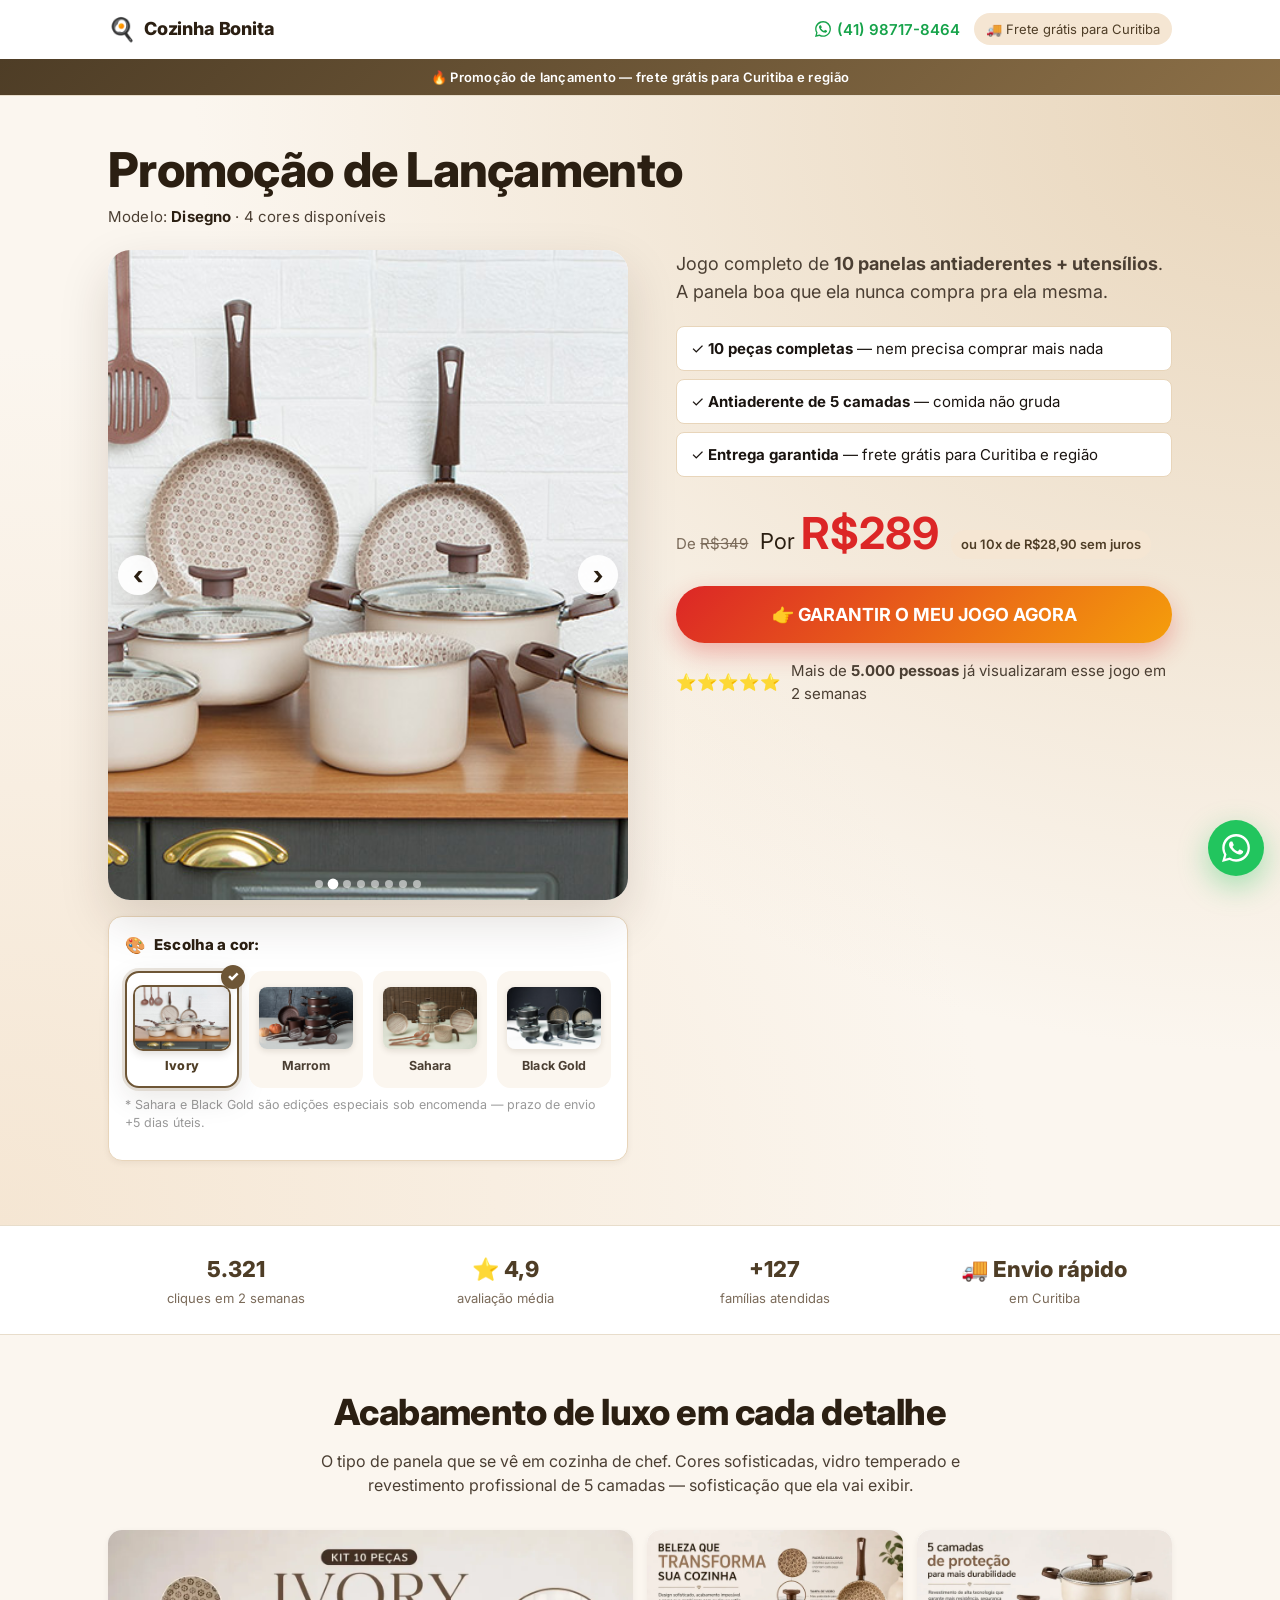
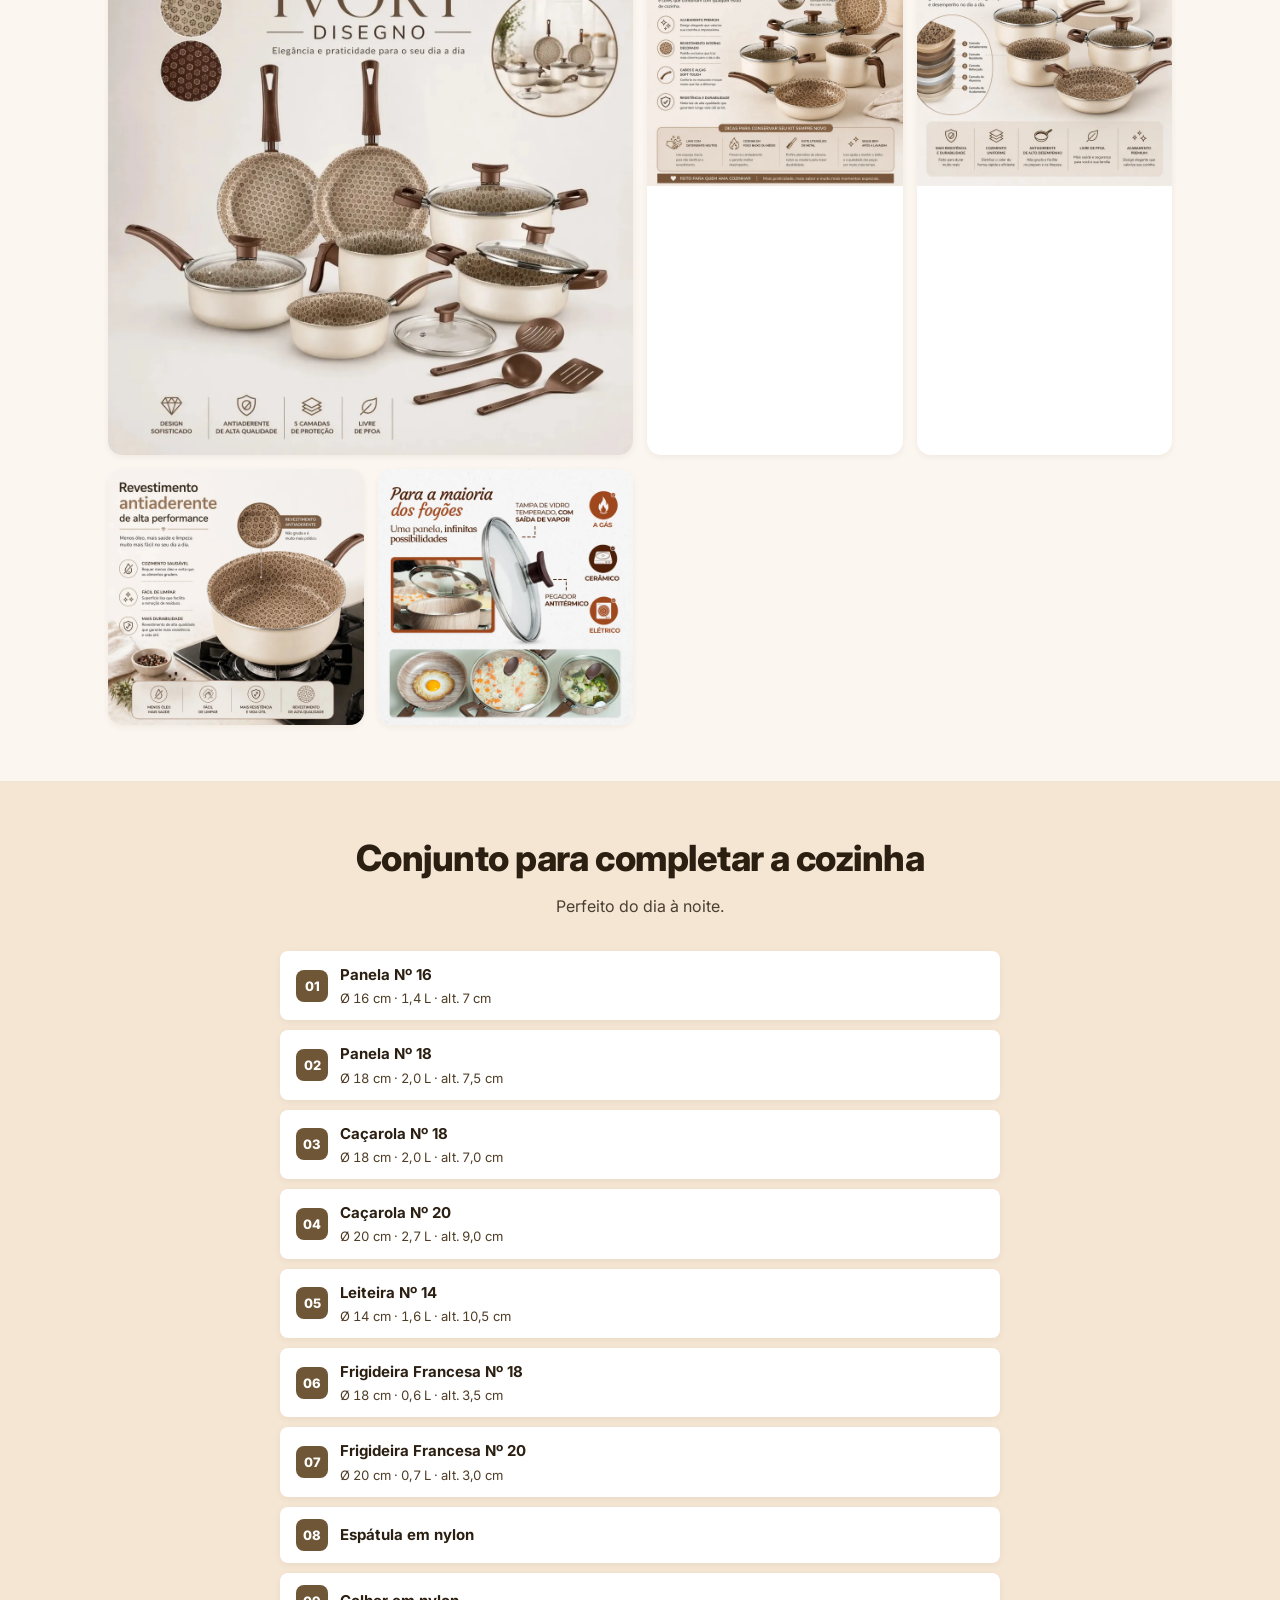
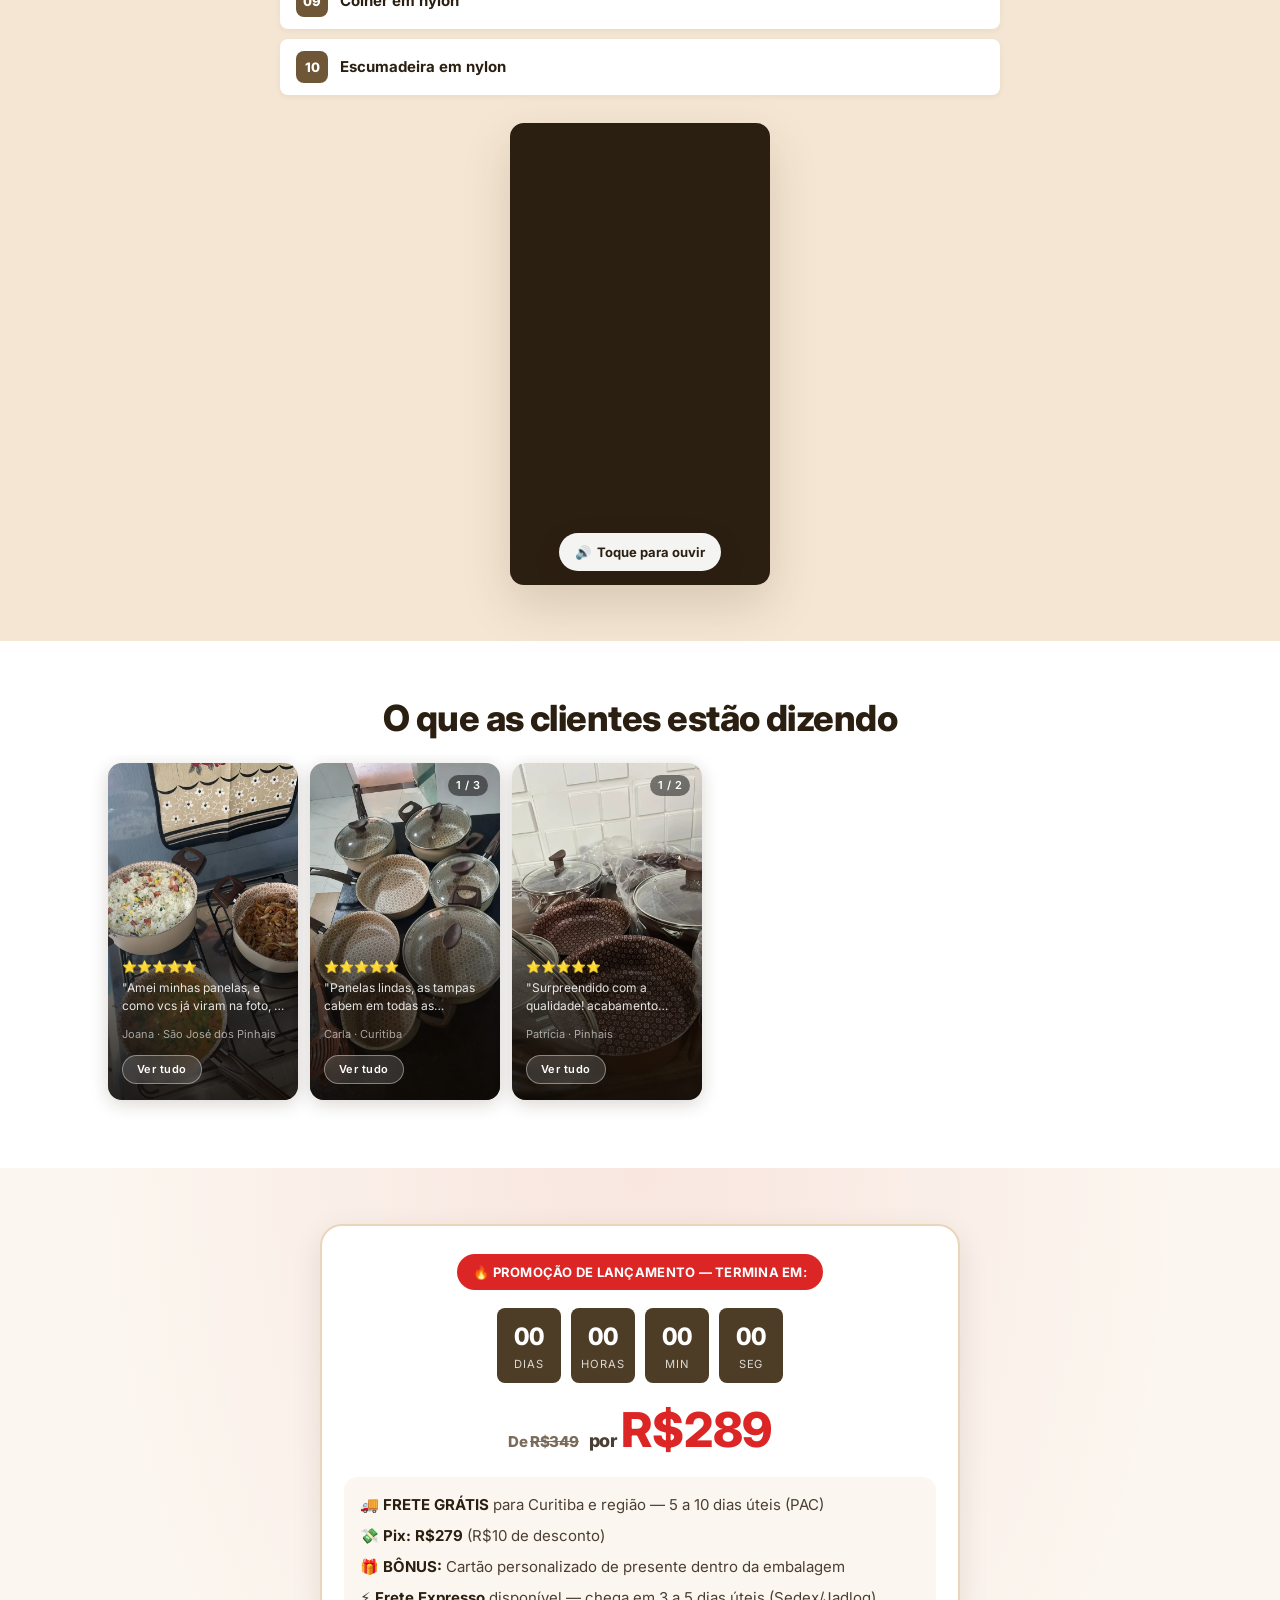
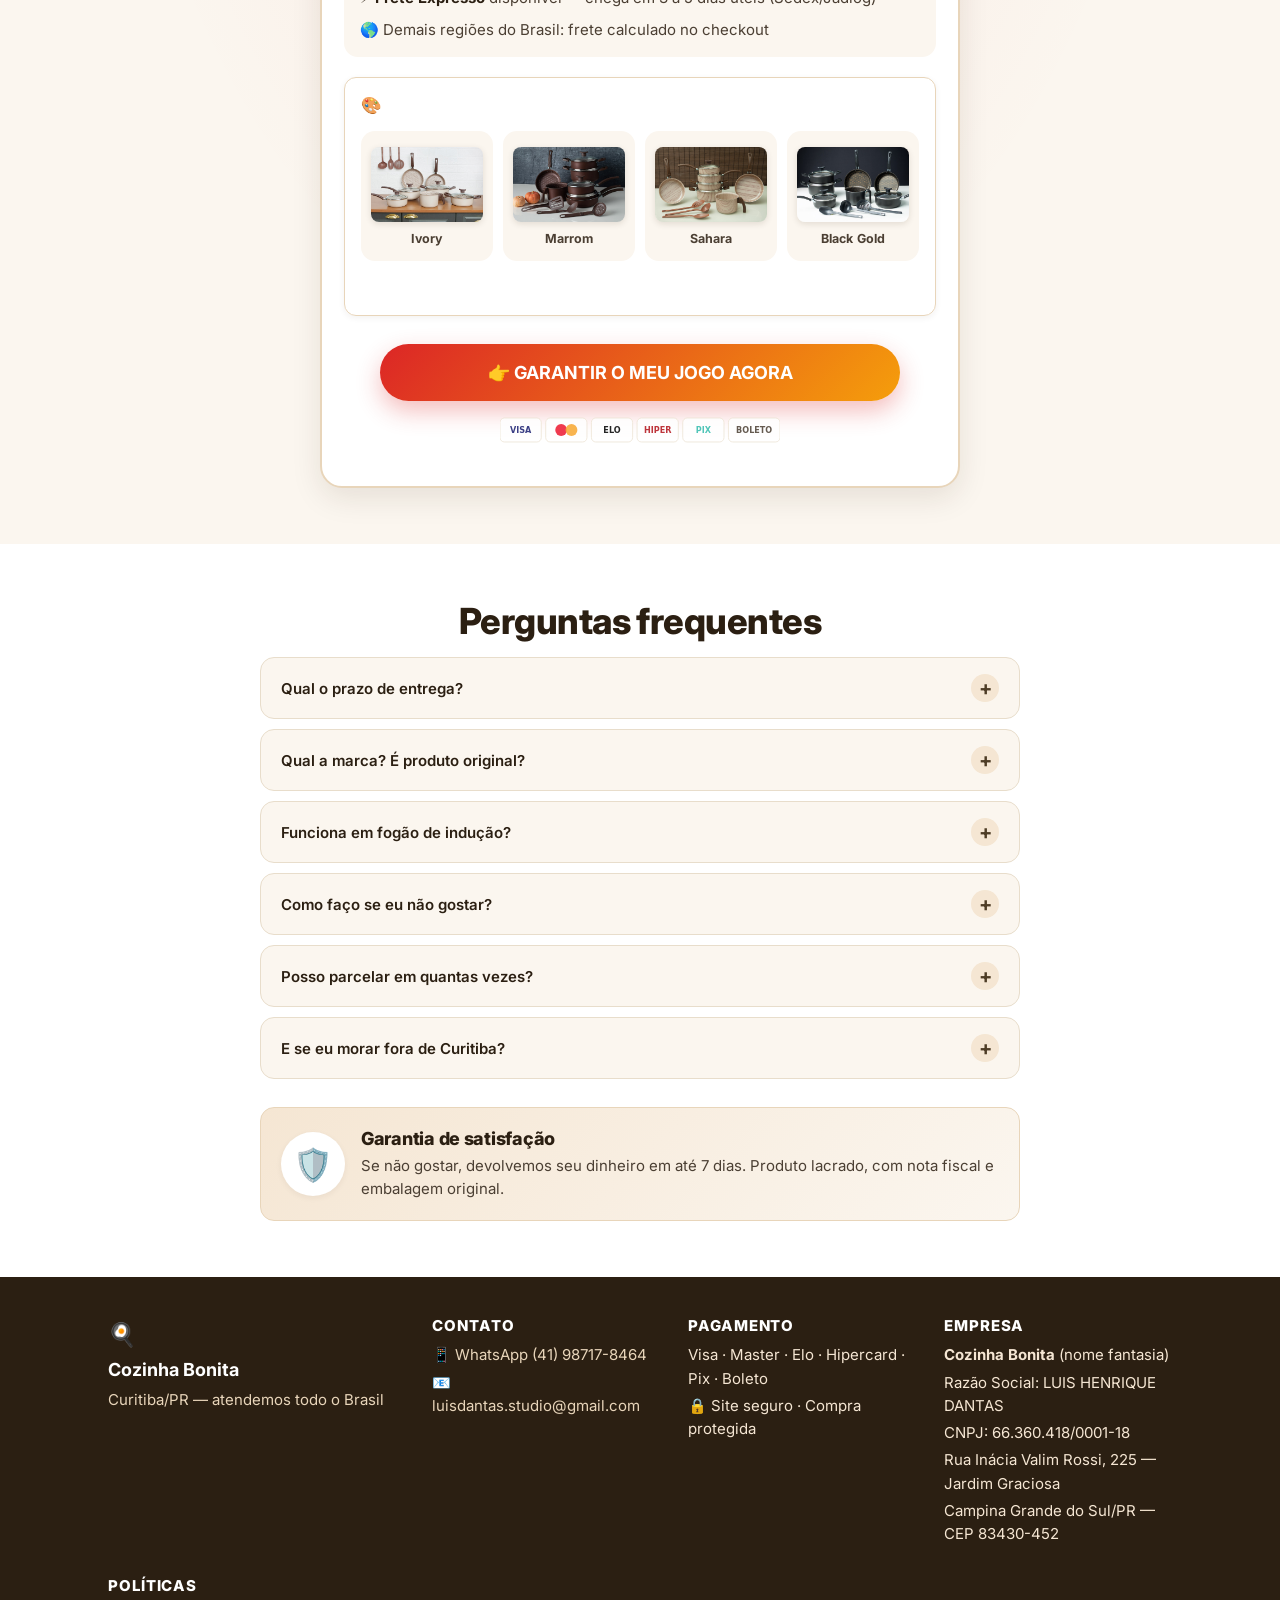
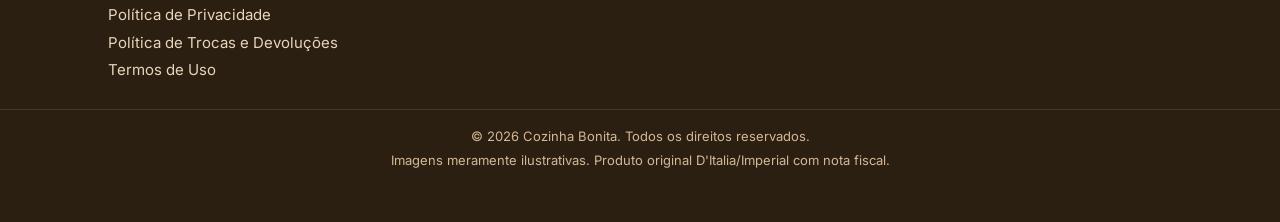
==== commit 2678a09d: "feat: add color variation selector to offer/CTA section Duplicates the hero variation grid into the " ====
--- a/index.html
+++ b/index.html
@@ -449,6 +449,49 @@
             <li>🌎 Demais regiões do Brasil: frete calculado no checkout</li>
           </ul>
 
+          <div class="variations variations--offer" data-variations-offer>
+            <span class="variations__label">Escolha a cor:</span>
+            <div class="variations__grid" role="radiogroup" aria-label="Cor do jogo de panelas">
+              <button type="button" class="variation"
+                      data-variation
+                      data-name="Ivory Disegno"
+                      data-img="assets/produto/cores/ivory.jpg"
+                      data-url="https://cozinha-bonita.pay.yampi.com.br/r/IECUTXCKCR"
+                      role="radio" aria-checked="true">
+                <img class="variation__thumb" src="assets/produto/cores/ivory.jpg" alt="Kit Ivory Disegno" loading="lazy" />
+                <span class="variation__name">Ivory</span>
+              </button>
+              <button type="button" class="variation"
+                      data-variation
+                      data-name="Marrom Disegno"
+                      data-img="assets/produto/cores/marrom.jpg"
+                      data-url="https://cozinha-bonita.pay.yampi.com.br/r/Q0AYBKQAA1"
+                      role="radio" aria-checked="false">
+                <img class="variation__thumb" src="assets/produto/cores/marrom.jpg" alt="Kit Marrom Disegno" loading="lazy" />
+                <span class="variation__name">Marrom</span>
+              </button>
+              <button type="button" class="variation"
+                      data-variation
+                      data-name="Sahara"
+                      data-img="assets/produto/cores/sahara.jpg"
+                      data-url="https://cozinha-bonita.pay.yampi.com.br/r/SJFJ93769M"
+                      role="radio" aria-checked="false">
+                <img class="variation__thumb" src="assets/produto/cores/sahara.jpg" alt="Kit Sahara" loading="lazy" />
+                <span class="variation__name">Sahara</span>
+              </button>
+              <button type="button" class="variation"
+                      data-variation
+                      data-name="Black Gold Disegno"
+                      data-img="assets/produto/cores/black-gold.jpg"
+                      data-url="https://cozinha-bonita.pay.yampi.com.br/r/I2ITWGH9FV"
+                      role="radio" aria-checked="false">
+                <img class="variation__thumb" src="assets/produto/cores/black-gold.jpg" alt="Kit Black Gold Disegno" loading="lazy" />
+                <span class="variation__name">Black Gold</span>
+              </button>
+            </div>
+            <p class="variations__note">* Sahara e Black Gold são edições especiais sob encomenda — prazo de envio +5 dias úteis.</p>
+          </div>
+
           <a href="https://cozinha-bonita.pay.yampi.com.br/r/IECUTXCKCR" class="btn btn--primary btn--xl offer__cta" data-track="cta_oferta" data-cta-yampi target="_blank" rel="noopener">
             👉 GARANTIR O MEU JOGO AGORA
           </a>
--- a/css/style.css
+++ b/css/style.css
@@ -423,6 +423,14 @@
   margin-top: .5rem;
   line-height: 1.4;
 }
+.variations--offer {
+  background: rgba(255,255,255,.15);
+  border-radius: 12px;
+  padding: 1rem;
+  margin-bottom: 1.25rem;
+}
+.variations--offer .variations__label { color: #fff; }
+.variations--offer .variations__note  { color: rgba(255,255,255,.65); }
 
 .variation {
   position: relative;
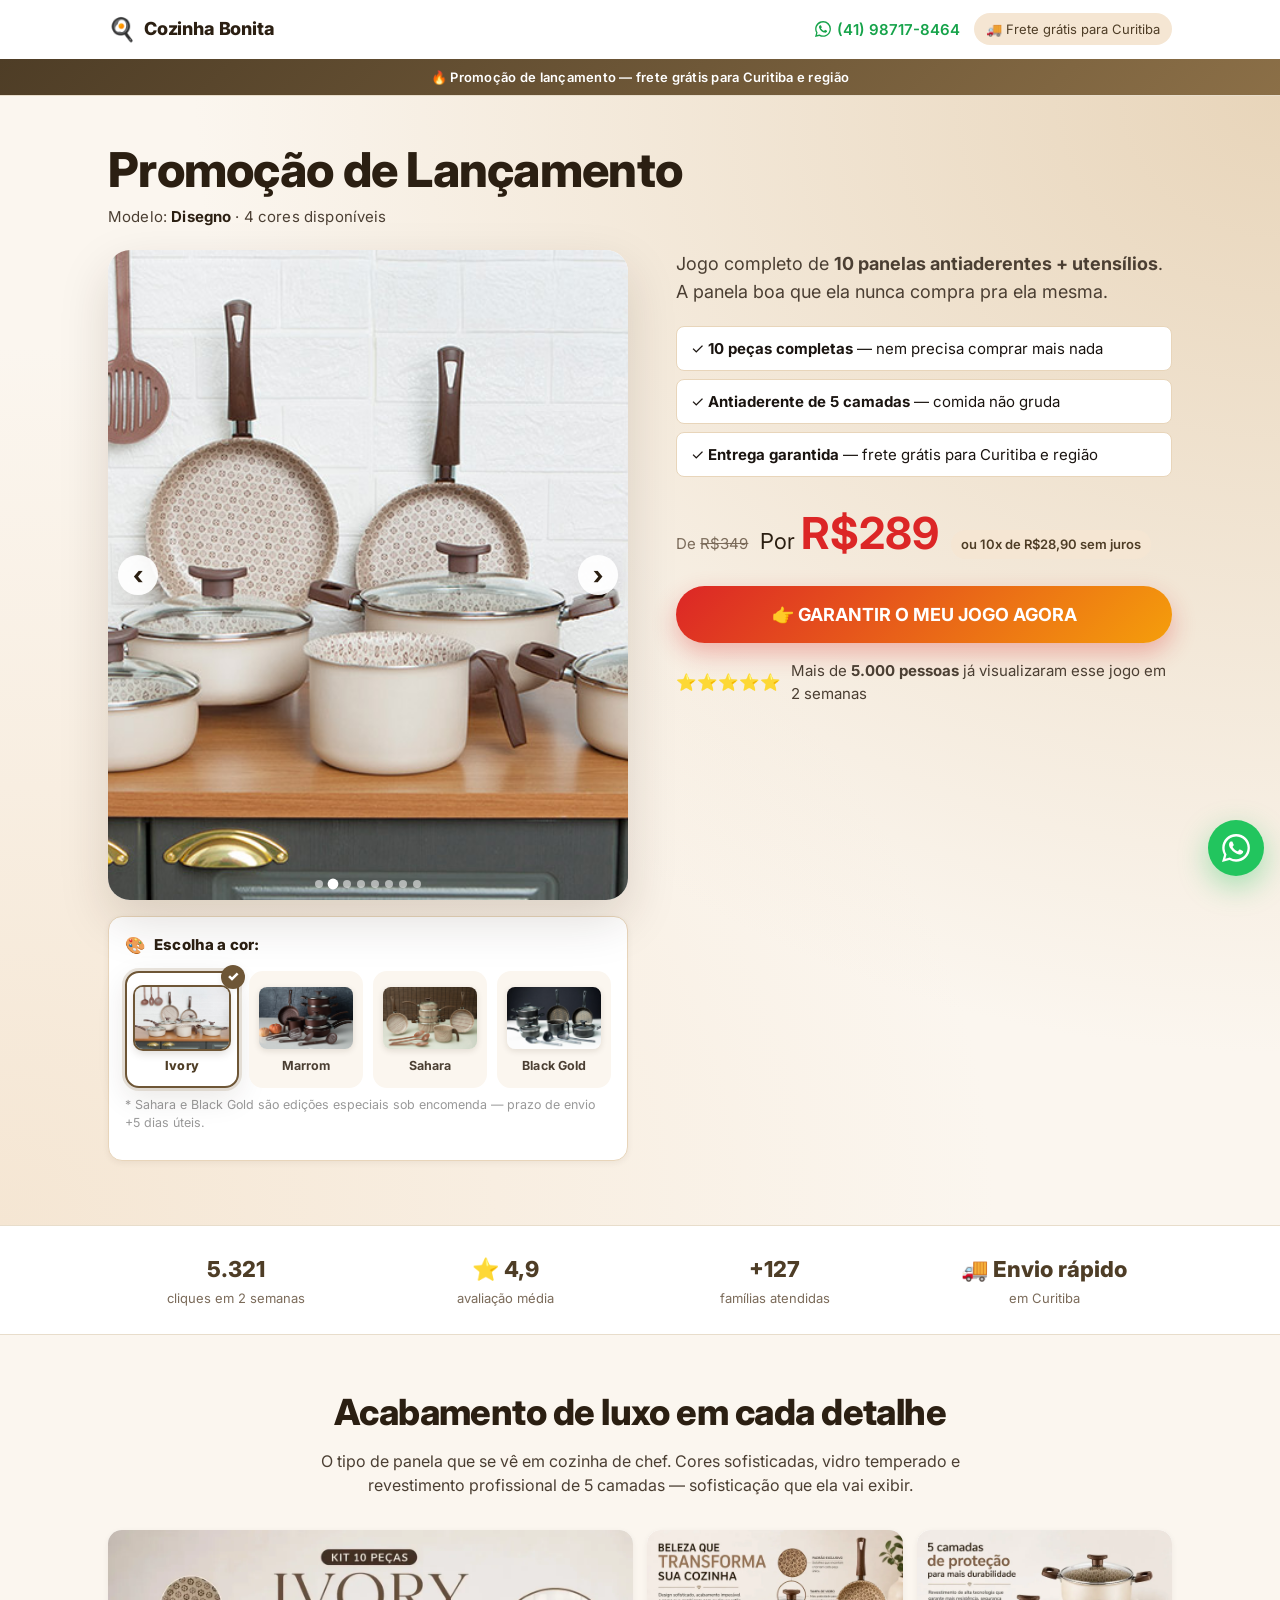
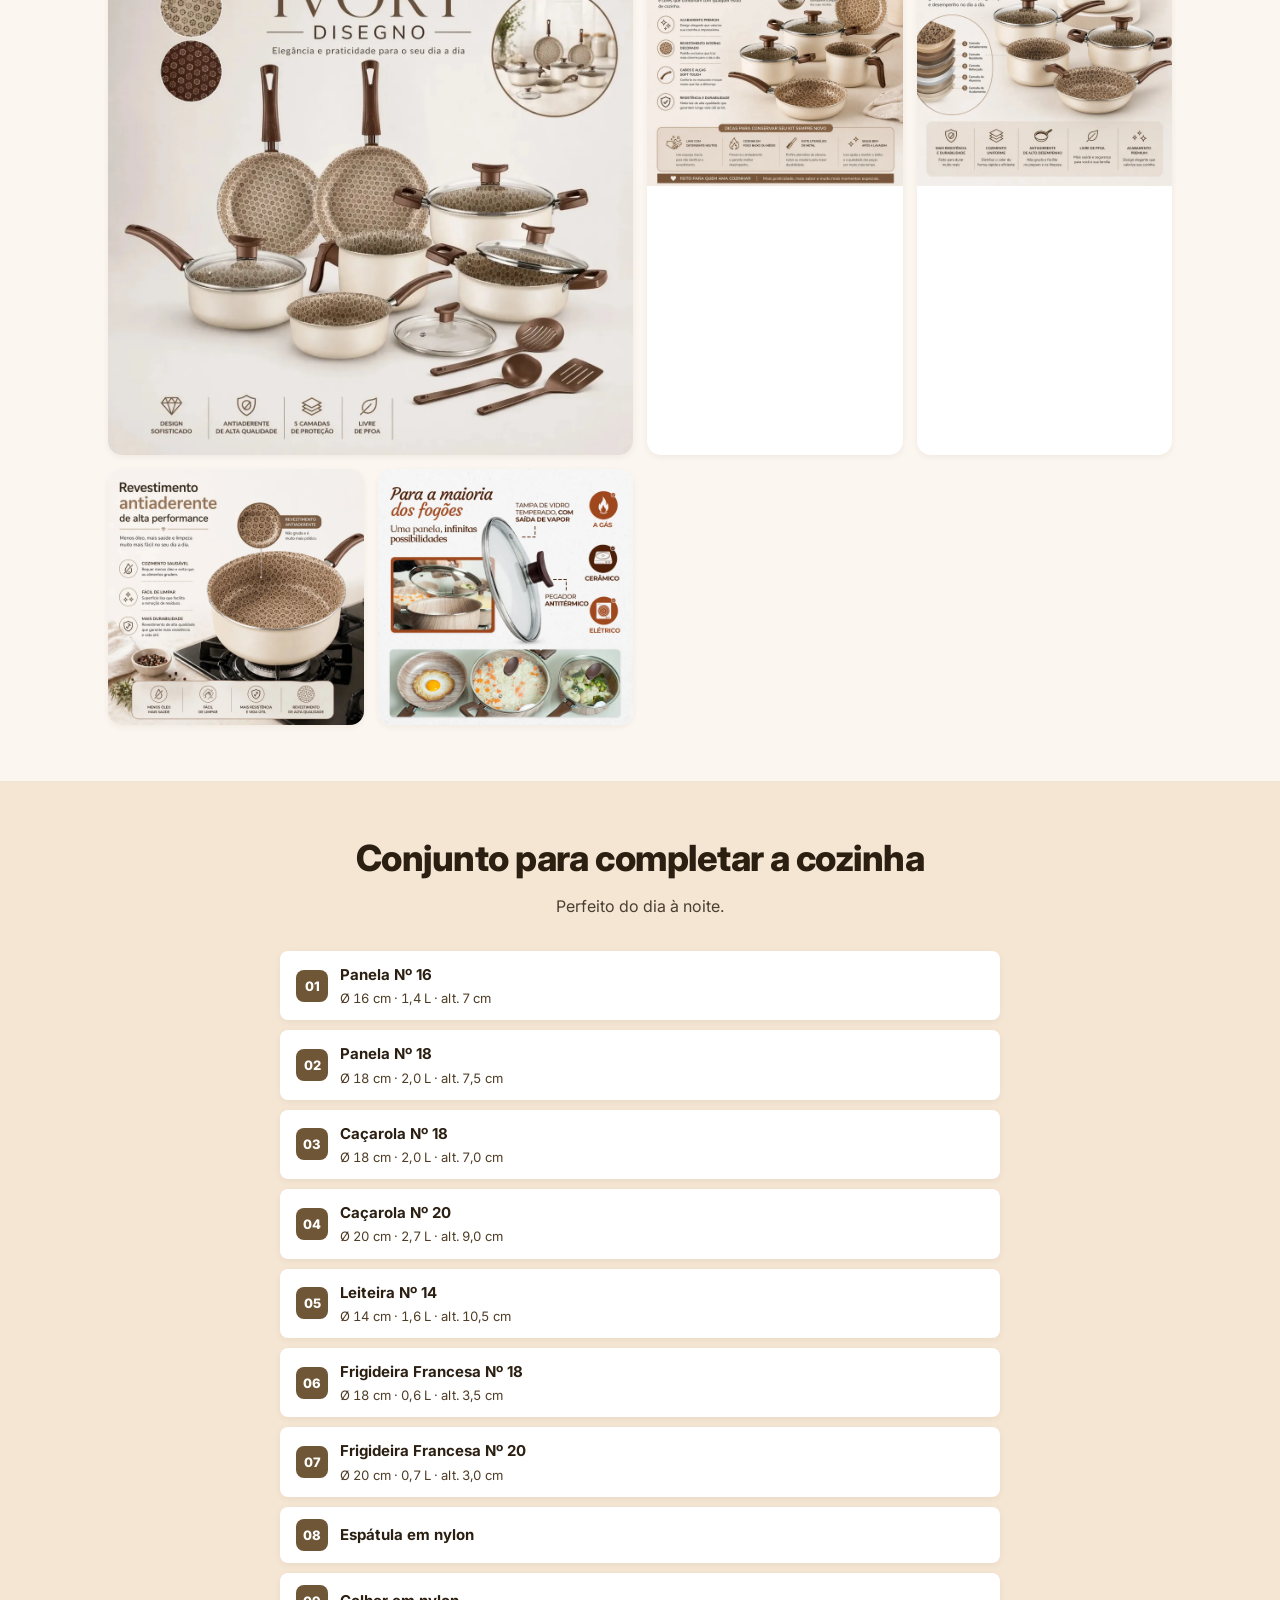
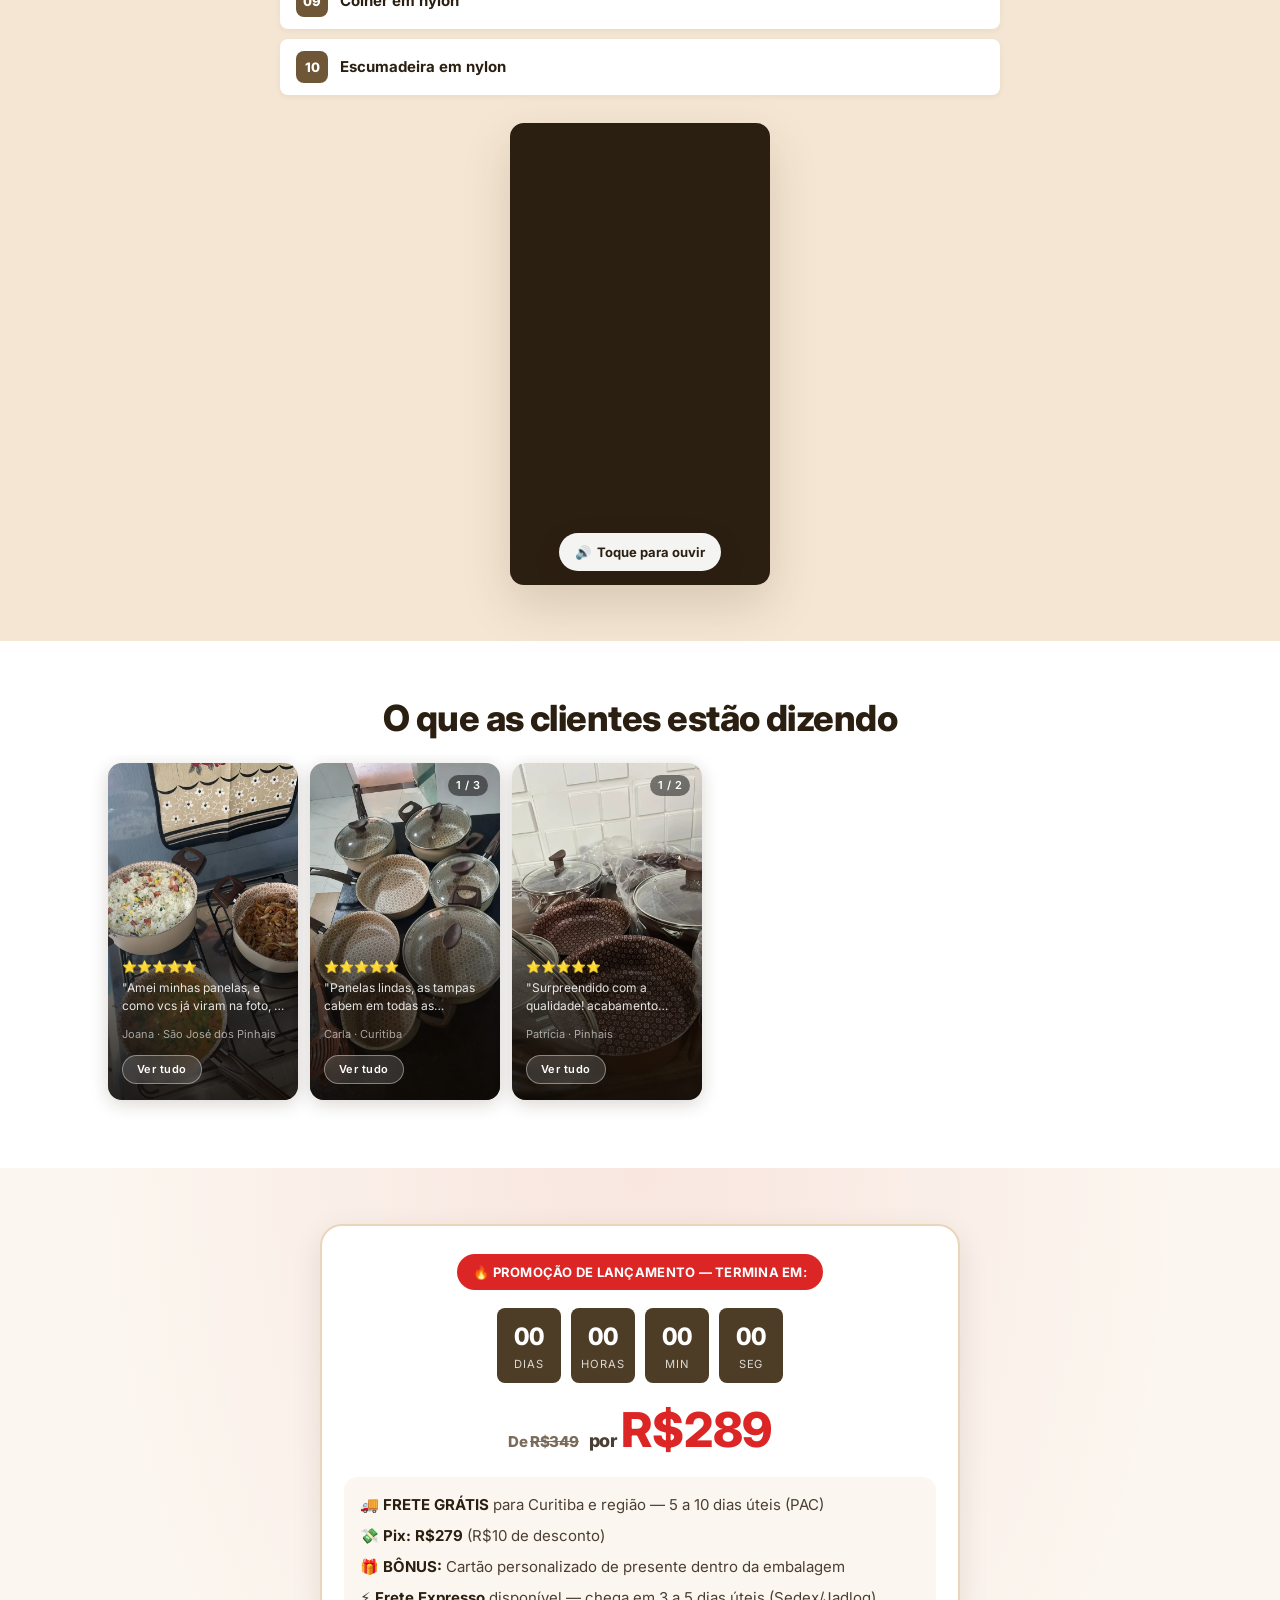
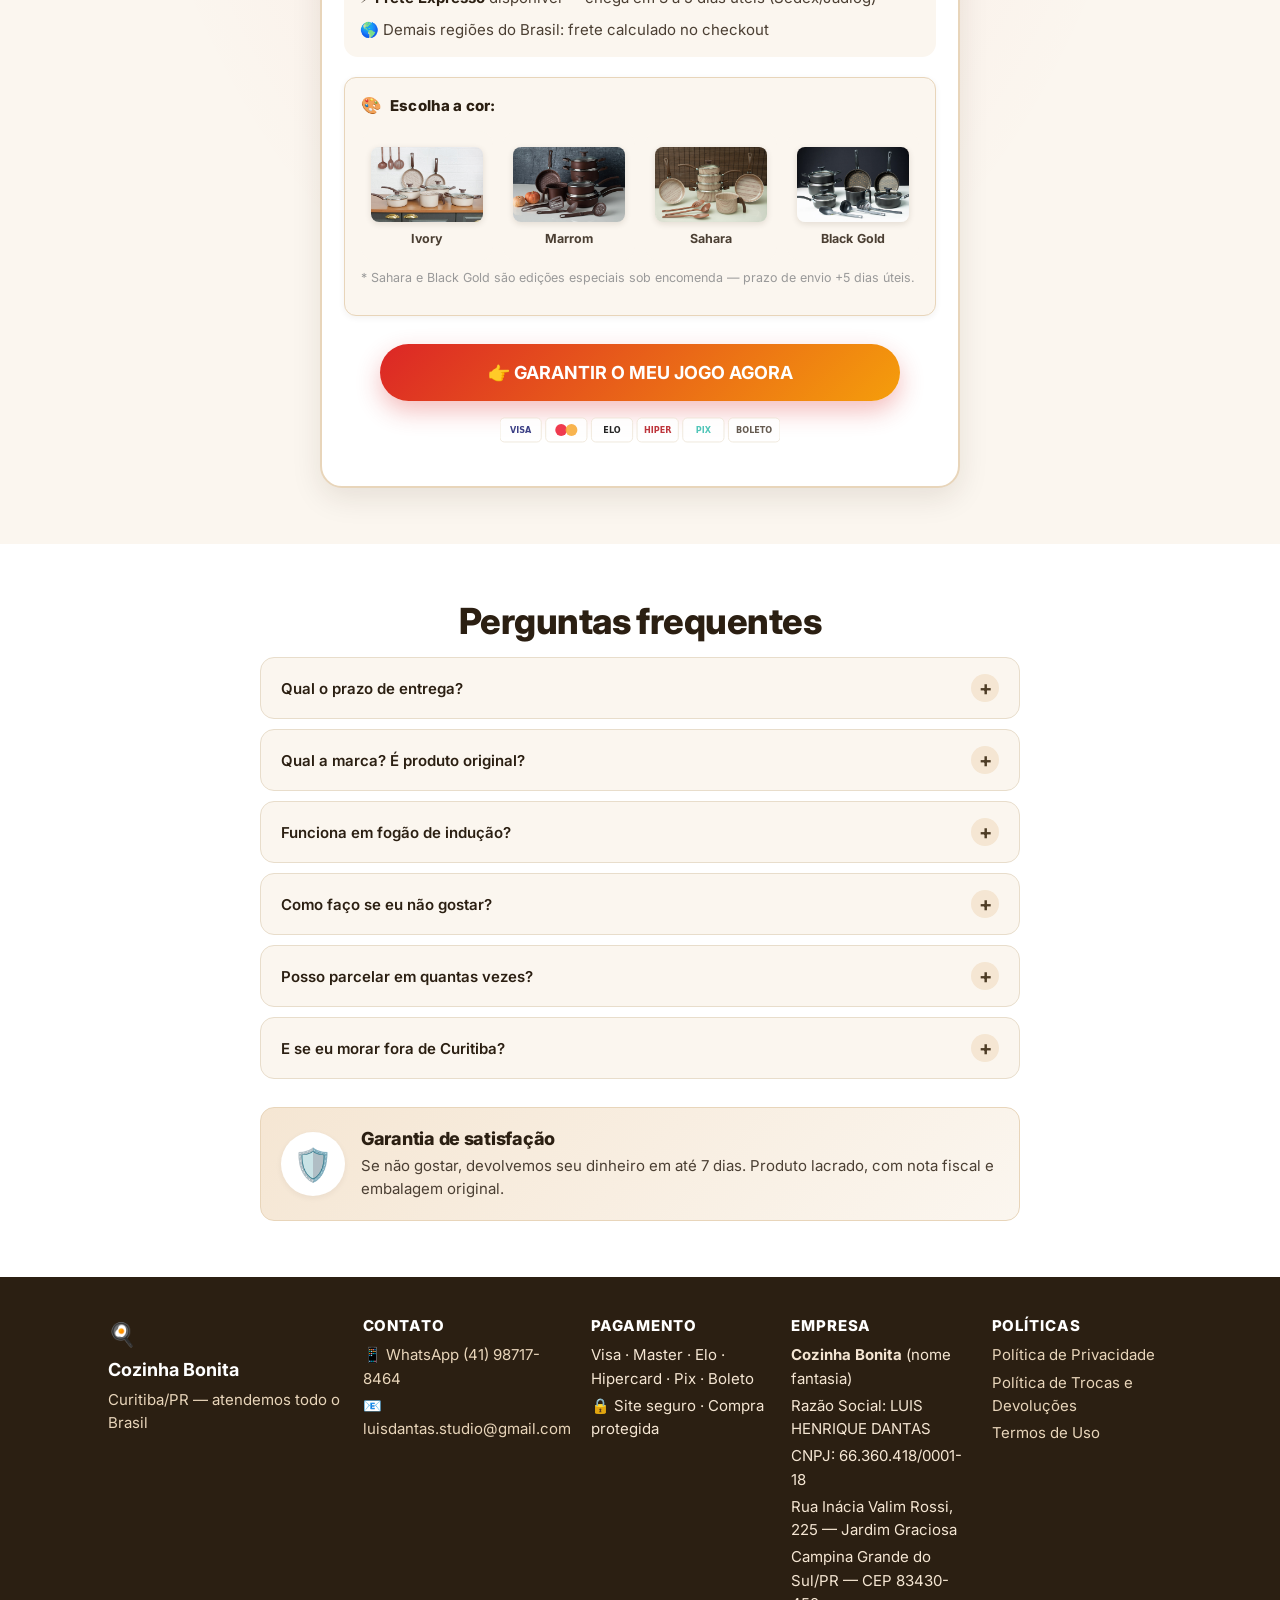
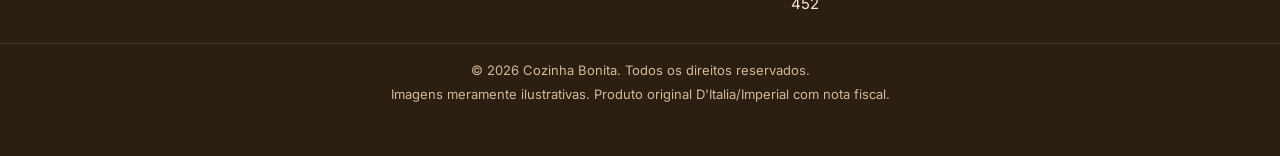
==== commit bb43cd6b: "fix: bust immutable CSS/JS cache + mobile optimizations ROOT CAUSE: vercel.json had Cache-Control: i" ====
--- a/index.html
+++ b/index.html
@@ -28,7 +28,7 @@
   <link rel="icon" type="image/svg+xml" href="assets/icones/favicon.svg" />
 
   <link href="https://fonts.googleapis.com/css2?family=Inter:wght@400;500;600;700;800&display=swap" rel="stylesheet" />
-  <link rel="stylesheet" href="css/style.css" />
+  <link rel="stylesheet" href="css/style.css?v=3" />
 
   <!-- META PIXEL AQUI -->
   <!-- Substitua [META_PIXEL_ID] pelo seu ID após criar o pixel em business.facebook.com
@@ -608,6 +608,6 @@
     <span class="wa-float__label">Chamar no WhatsApp</span>
   </a>
 
-  <script src="js/main.js" defer></script>
+  <script src="js/main.js?v=3" defer></script>
 </body>
 </html>
--- a/css/style.css
+++ b/css/style.css
@@ -424,13 +424,13 @@
   line-height: 1.4;
 }
 .variations--offer {
-  background: rgba(255,255,255,.15);
+  background: var(--cream-50);
+  border: 1px solid var(--cream-200);
   border-radius: 12px;
   padding: 1rem;
   margin-bottom: 1.25rem;
-}
-.variations--offer .variations__label { color: #fff; }
-.variations--offer .variations__note  { color: rgba(255,255,255,.65); }
+  text-align: left;
+}
 
 .variation {
   position: relative;
@@ -1380,6 +1380,34 @@
 .lightbox__sound[hidden] { display: none; }
 
 /* ============================================================
+   MOBILE-SPECIFIC PATCHES (< 480px)
+============================================================ */
+@media (max-width: 479px) {
+  /* Countdown: itens não ultrapassam a largura da tela */
+  .countdown { gap: 6px; }
+  .countdown__item { min-width: 0; flex: 1; padding: 8px 4px; }
+  .countdown__item strong { font-size: 1.3rem; }
+
+  /* Preço principal menor em telas muito pequenas */
+  .offer__price-now strong { font-size: 2rem; }
+
+  /* Hero título: cabe em 1 linha em telas ≥ 320px */
+  .hero__title { font-size: clamp(1.5rem, 7vw, 2.25rem); }
+
+  /* Offer box: padding reduzido */
+  .offer__box { padding: 20px 14px; }
+
+  /* Perks: texto menor em mobile pequeno */
+  .offer__perks li { font-size: .85rem; }
+
+  /* Seletor de cores no bloco oferta: 2 colunas em tela pequena */
+  .variations--offer .variations__grid { grid-template-columns: repeat(2, 1fr); }
+
+  /* Footer: garante que as 5 colunas ficam empilhadas */
+  .footer__grid { grid-template-columns: 1fr; }
+}
+
+/* ============================================================
    BREAKPOINTS
 ============================================================ */
 
@@ -1415,7 +1443,7 @@
   .testi-track { padding-left: max(var(--gap), calc((100vw - 1120px) / 2 + var(--gap))); }
   .testi-card  { flex: 0 0 190px; max-width: 190px; }
 
-  .footer__grid { grid-template-columns: 1.3fr 1fr 1fr 1fr; gap: 28px; }
+  .footer__grid { grid-template-columns: 1.3fr 1fr 1fr 1fr 1fr; gap: 20px; }
   .footer { padding-bottom: 48px; } /* sem sticky em desktop */
 
   .sticky-cta { display: none; } /* esconde sticky em desktop */
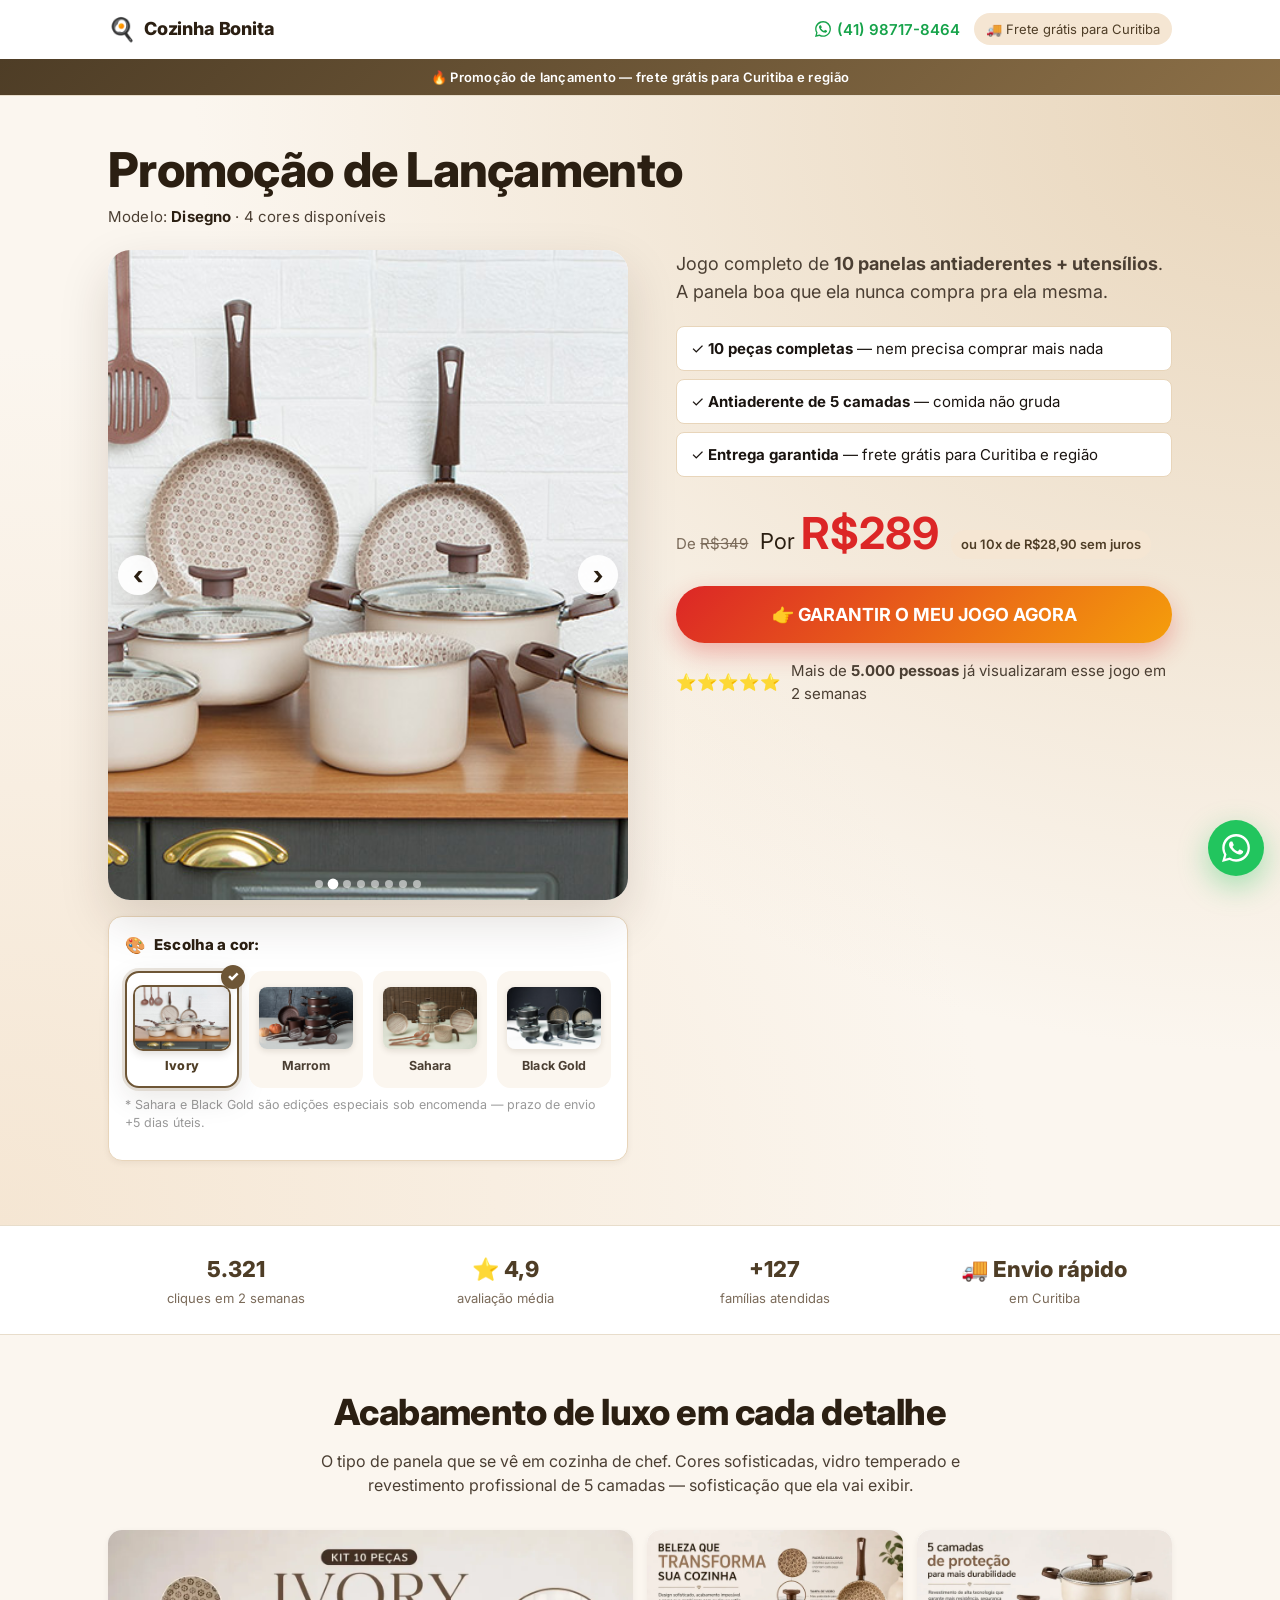
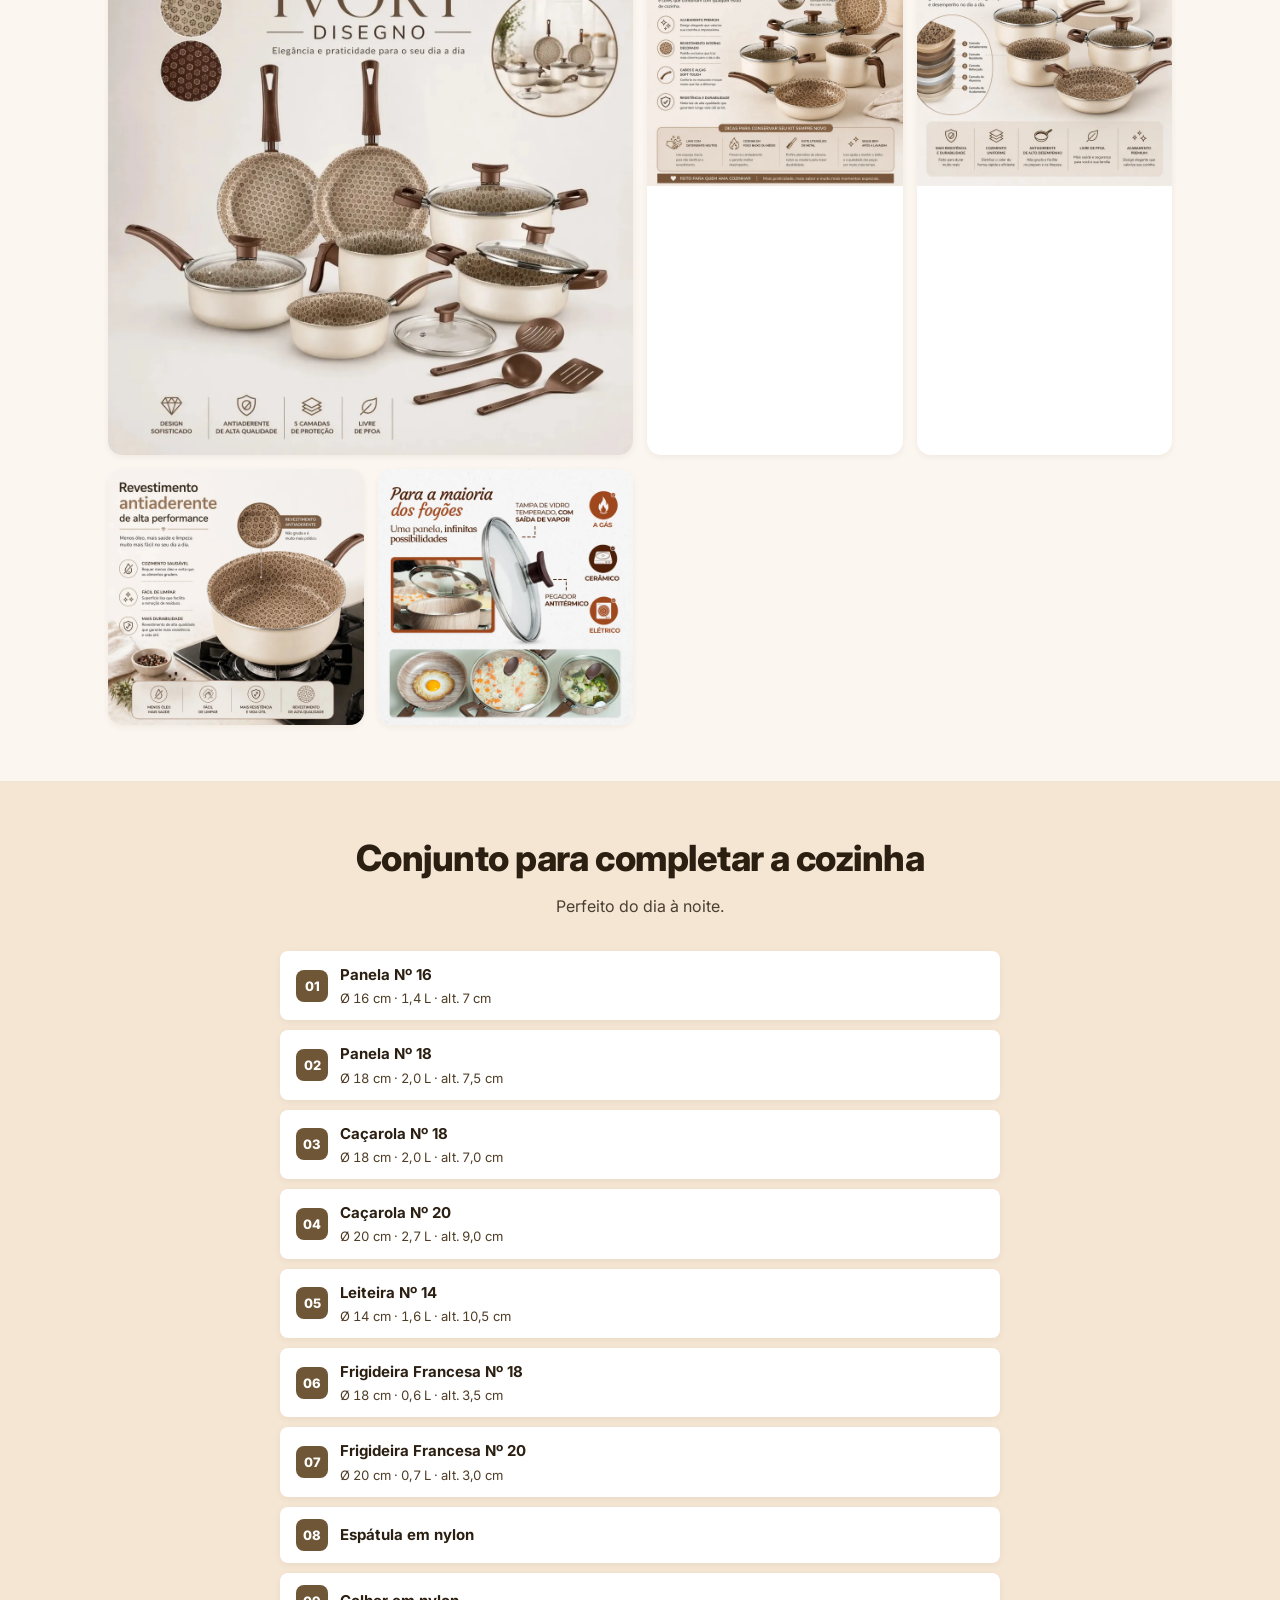
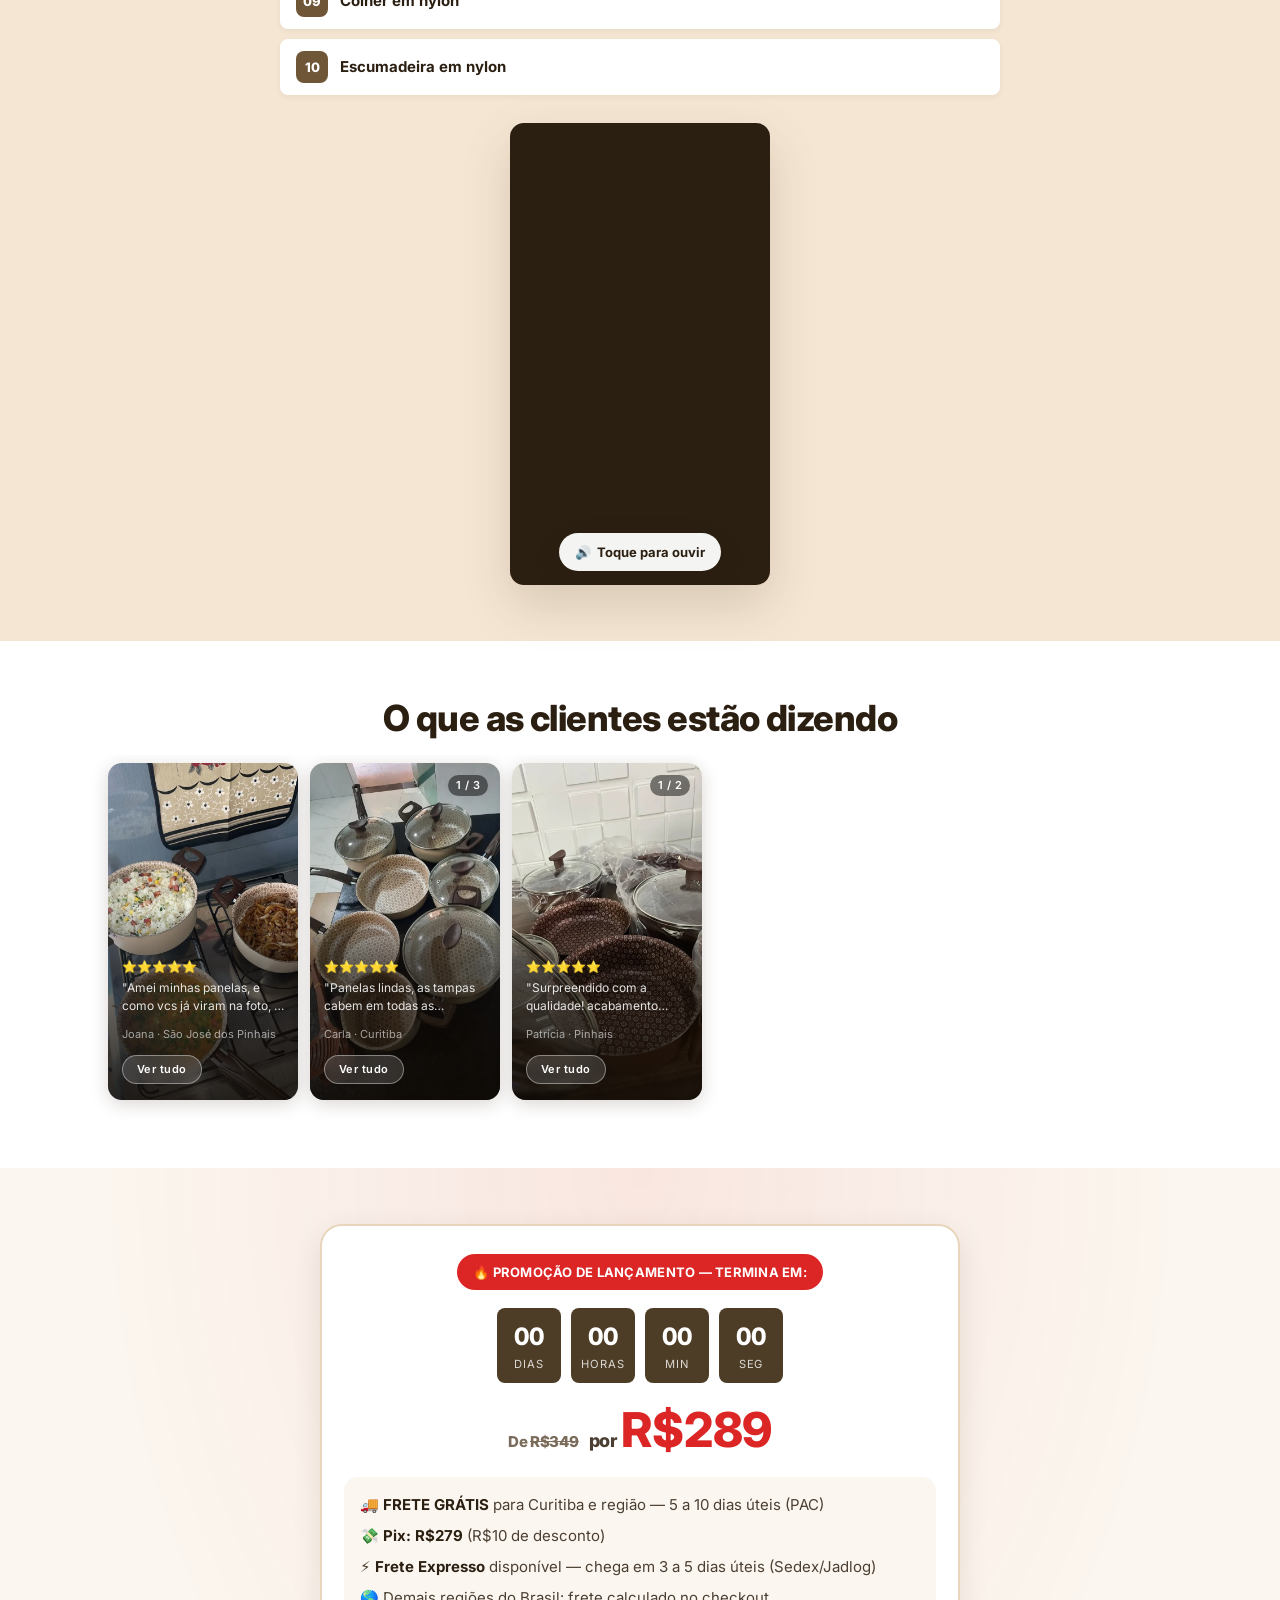
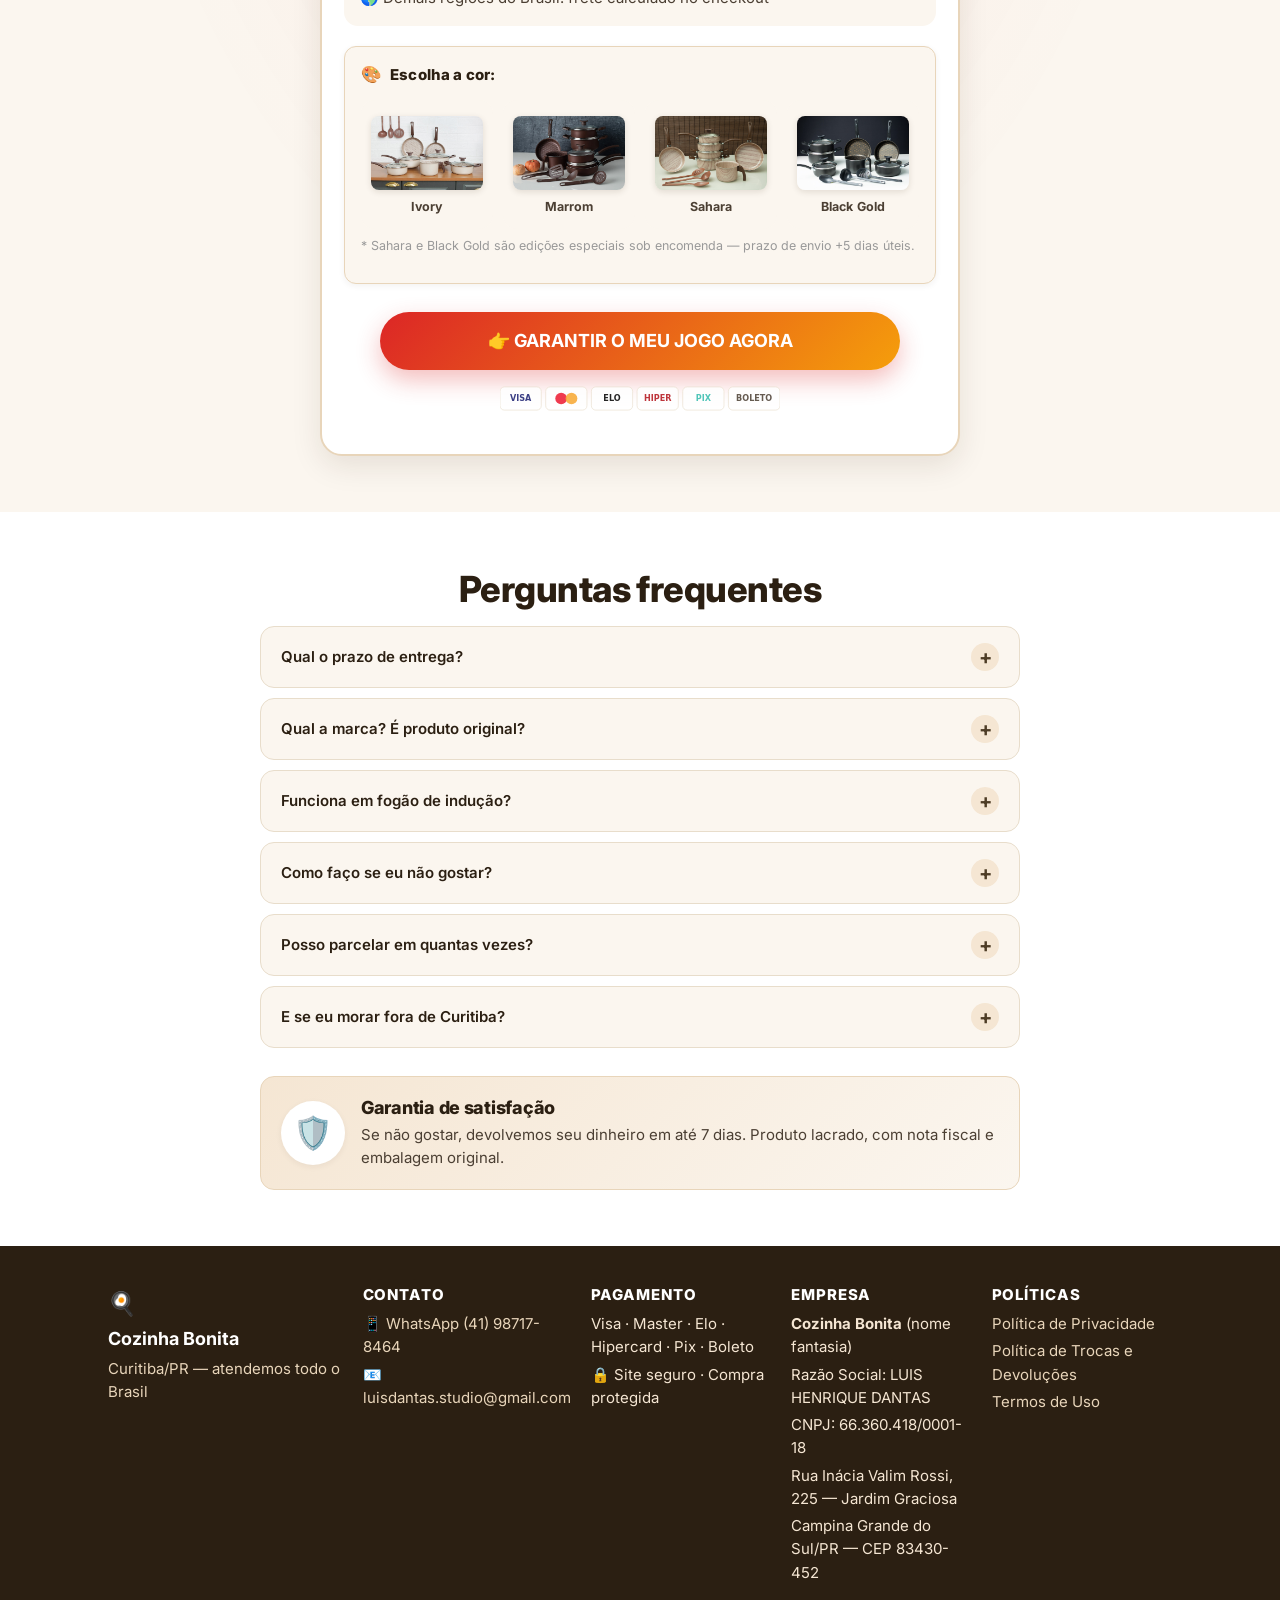
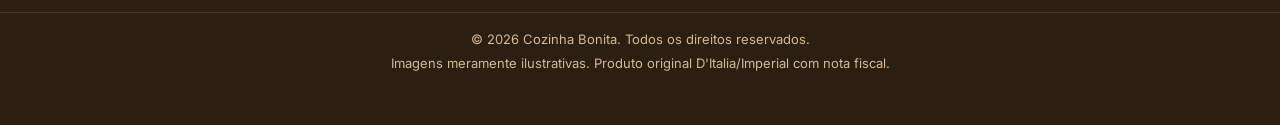
==== commit ad352809: "feat: gallery lightbox + remove bônus perk - Gallery section: clicking any image opens fullscreen li" ====
--- a/index.html
+++ b/index.html
@@ -255,19 +255,19 @@
 
         <div class="gallery__grid">
           <figure class="gallery__item gallery__item--wide">
-            <img src="assets/produto/galeria-1.webp" alt="Kit 10 peças Ivory Disegno — design sofisticado, antiaderente de alta qualidade, 5 camadas de proteção, livre de PFOA" loading="lazy" />
+            <img src="assets/produto/galeria-r1.webp" alt="Kit 10 peças Ivory Disegno — design sofisticado, antiaderente de alta qualidade, 5 camadas de proteção, livre de PFOA" loading="lazy" />
           </figure>
           <figure class="gallery__item">
-            <img src="assets/produto/galeria-2.webp" alt="Beleza que transforma sua cozinha — acabamento premium, revestimento interno exclusivo, cabo soft touch, resistência e durabilidade" loading="lazy" />
+            <img src="assets/produto/galeria-r2.webp" alt="Beleza que transforma sua cozinha — acabamento premium, revestimento interno exclusivo, cabo soft touch, resistência e durabilidade" loading="lazy" />
           </figure>
           <figure class="gallery__item">
-            <img src="assets/produto/galeria-3.webp" alt="5 camadas de proteção para mais durabilidade — antiaderente, resistente, reforçada, alumínio e acabamento" loading="lazy" />
+            <img src="assets/produto/galeria-r3.webp" alt="5 camadas de proteção para mais durabilidade — antiaderente, resistente, reforçada, alumínio e acabamento" loading="lazy" />
           </figure>
           <figure class="gallery__item">
-            <img src="assets/produto/galeria-4.webp" alt="Revestimento antiaderente de alta performance — cozimento saudável, fácil de limpar, mais durabilidade" loading="lazy" />
+            <img src="assets/produto/galeria-r4.webp" alt="Revestimento antiaderente de alta performance — cozimento saudável, fácil de limpar, mais durabilidade" loading="lazy" />
           </figure>
           <figure class="gallery__item">
-            <img src="assets/produto/galeria-5.webp" alt="Tampa de vidro temperado com saída de vapor — compatível com fogão a gás, cerâmico e elétrico" loading="lazy" />
+            <img src="assets/produto/galeria-r5.webp" alt="Tampa de vidro temperado com saída de vapor — compatível com fogão a gás, cerâmico e elétrico" loading="lazy" />
           </figure>
         </div>
       </div>
@@ -444,7 +444,6 @@
           <ul class="offer__perks">
             <li>🚚 <strong>FRETE GRÁTIS</strong> para Curitiba e região — 5 a 10 dias úteis (PAC)</li>
             <li>💸 <strong>Pix: R$279</strong> (R$10 de desconto)</li>
-            <li>🎁 <strong>BÔNUS:</strong> Cartão personalizado de presente dentro da embalagem</li>
             <li>⚡ <strong>Frete Expresso</strong> disponível — chega em 3 a 5 dias úteis (Sedex/Jadlog)</li>
             <li>🌎 Demais regiões do Brasil: frete calculado no checkout</li>
           </ul>
--- a/css/style.css
+++ b/css/style.css
@@ -564,8 +564,23 @@
   overflow: hidden;
   box-shadow: var(--shadow-sm);
   transition: transform 0.2s ease, box-shadow 0.2s ease;
+  cursor: pointer;
+  position: relative;
+}
+.gallery__item::after {
+  content: '🔍';
+  position: absolute;
+  top: 50%;
+  left: 50%;
+  transform: translate(-50%, -50%) scale(0.6);
+  font-size: 2rem;
+  opacity: 0;
+  transition: opacity 0.2s ease, transform 0.2s ease;
+  pointer-events: none;
+  filter: drop-shadow(0 2px 4px rgba(0,0,0,.4));
 }
 .gallery__item:hover { transform: translateY(-3px); box-shadow: var(--shadow); }
+.gallery__item:hover::after { opacity: 1; transform: translate(-50%, -50%) scale(1); }
 .gallery__item--wide { grid-column: 1 / -1; }
 .gallery__item img {
   width: 100%;
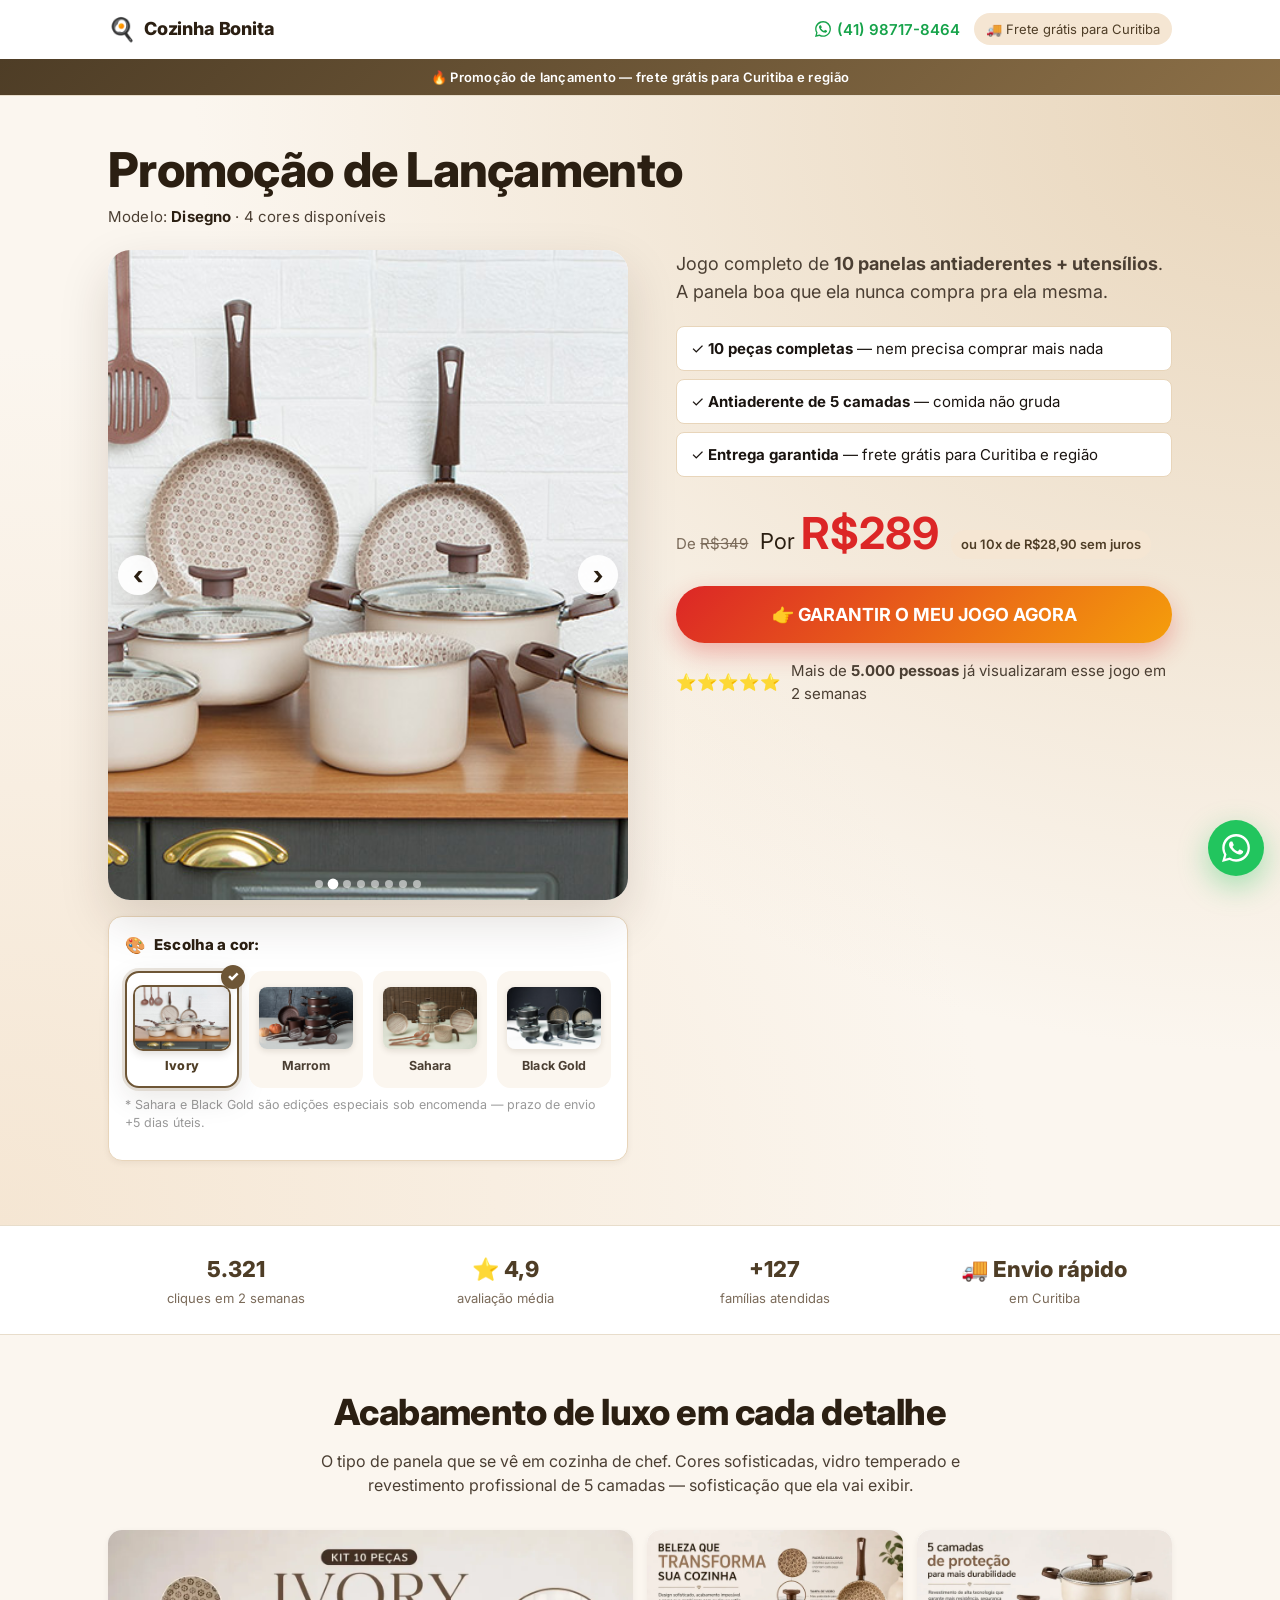
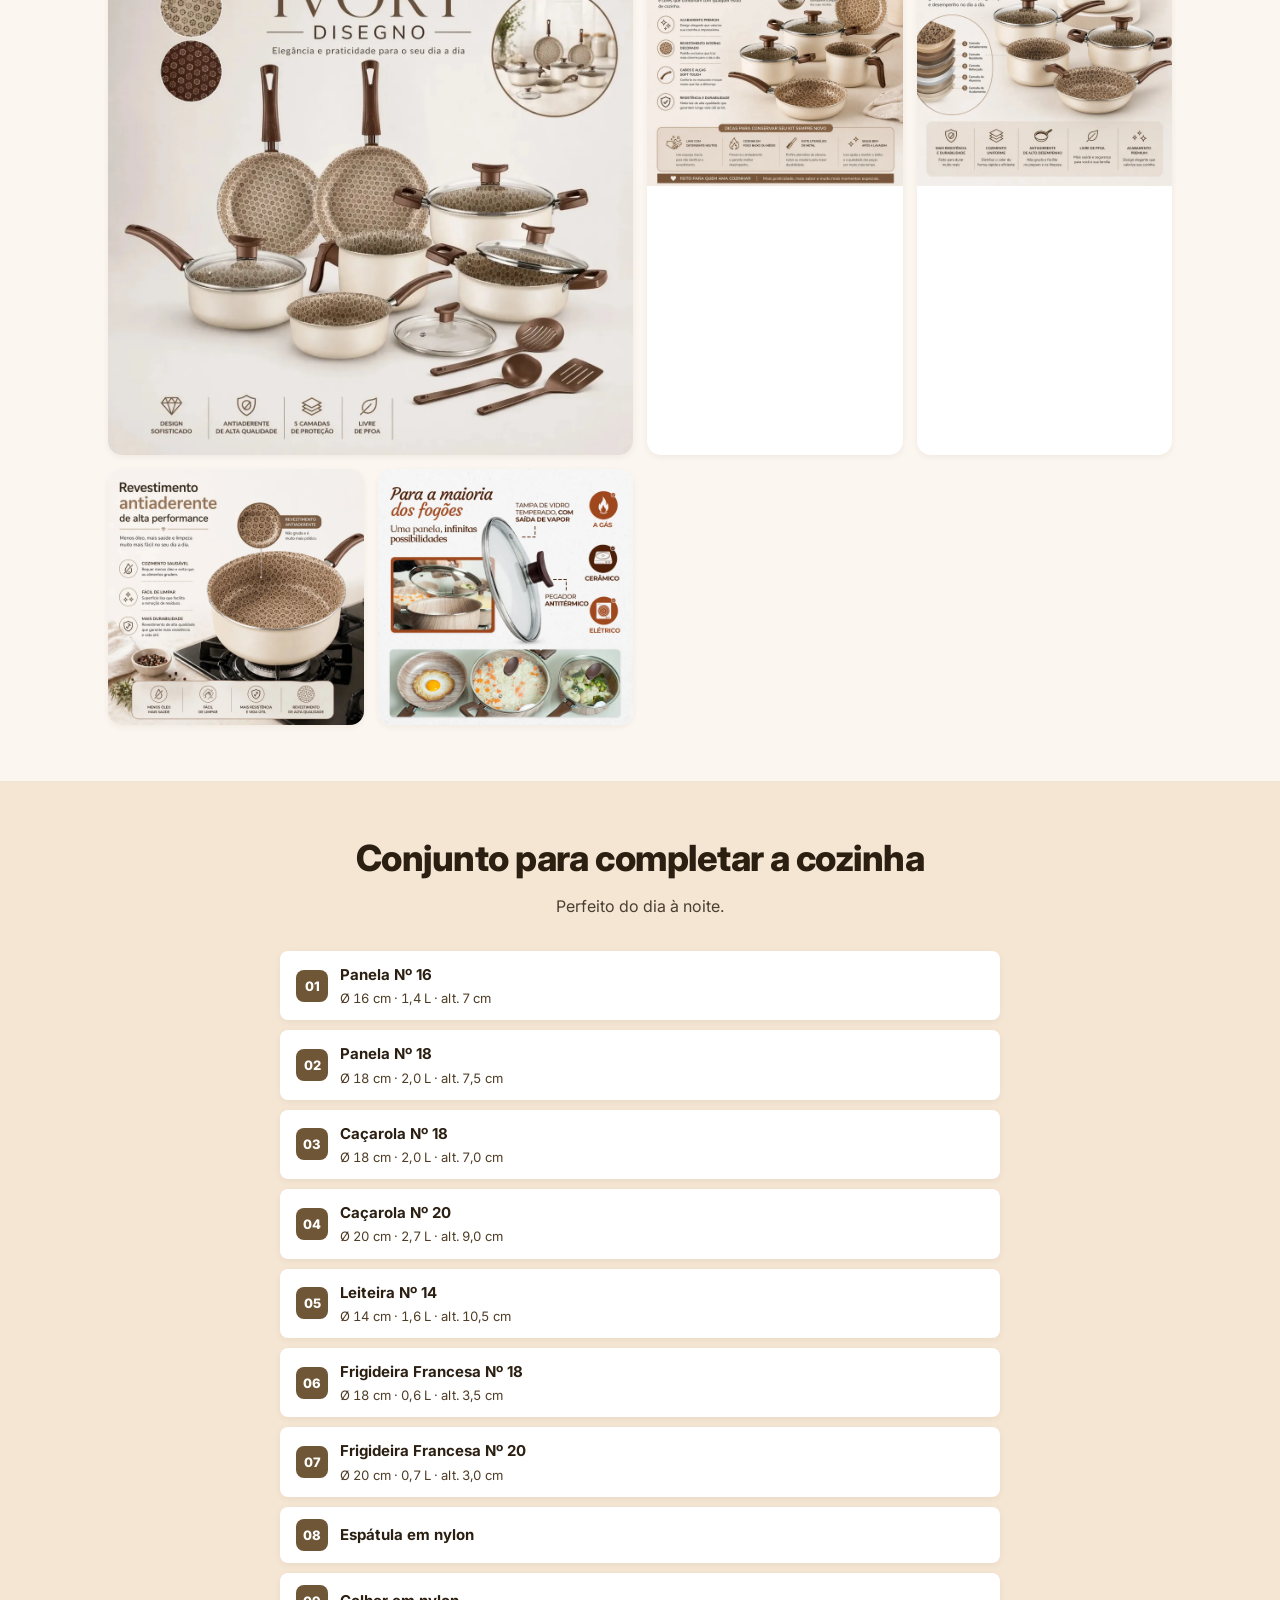
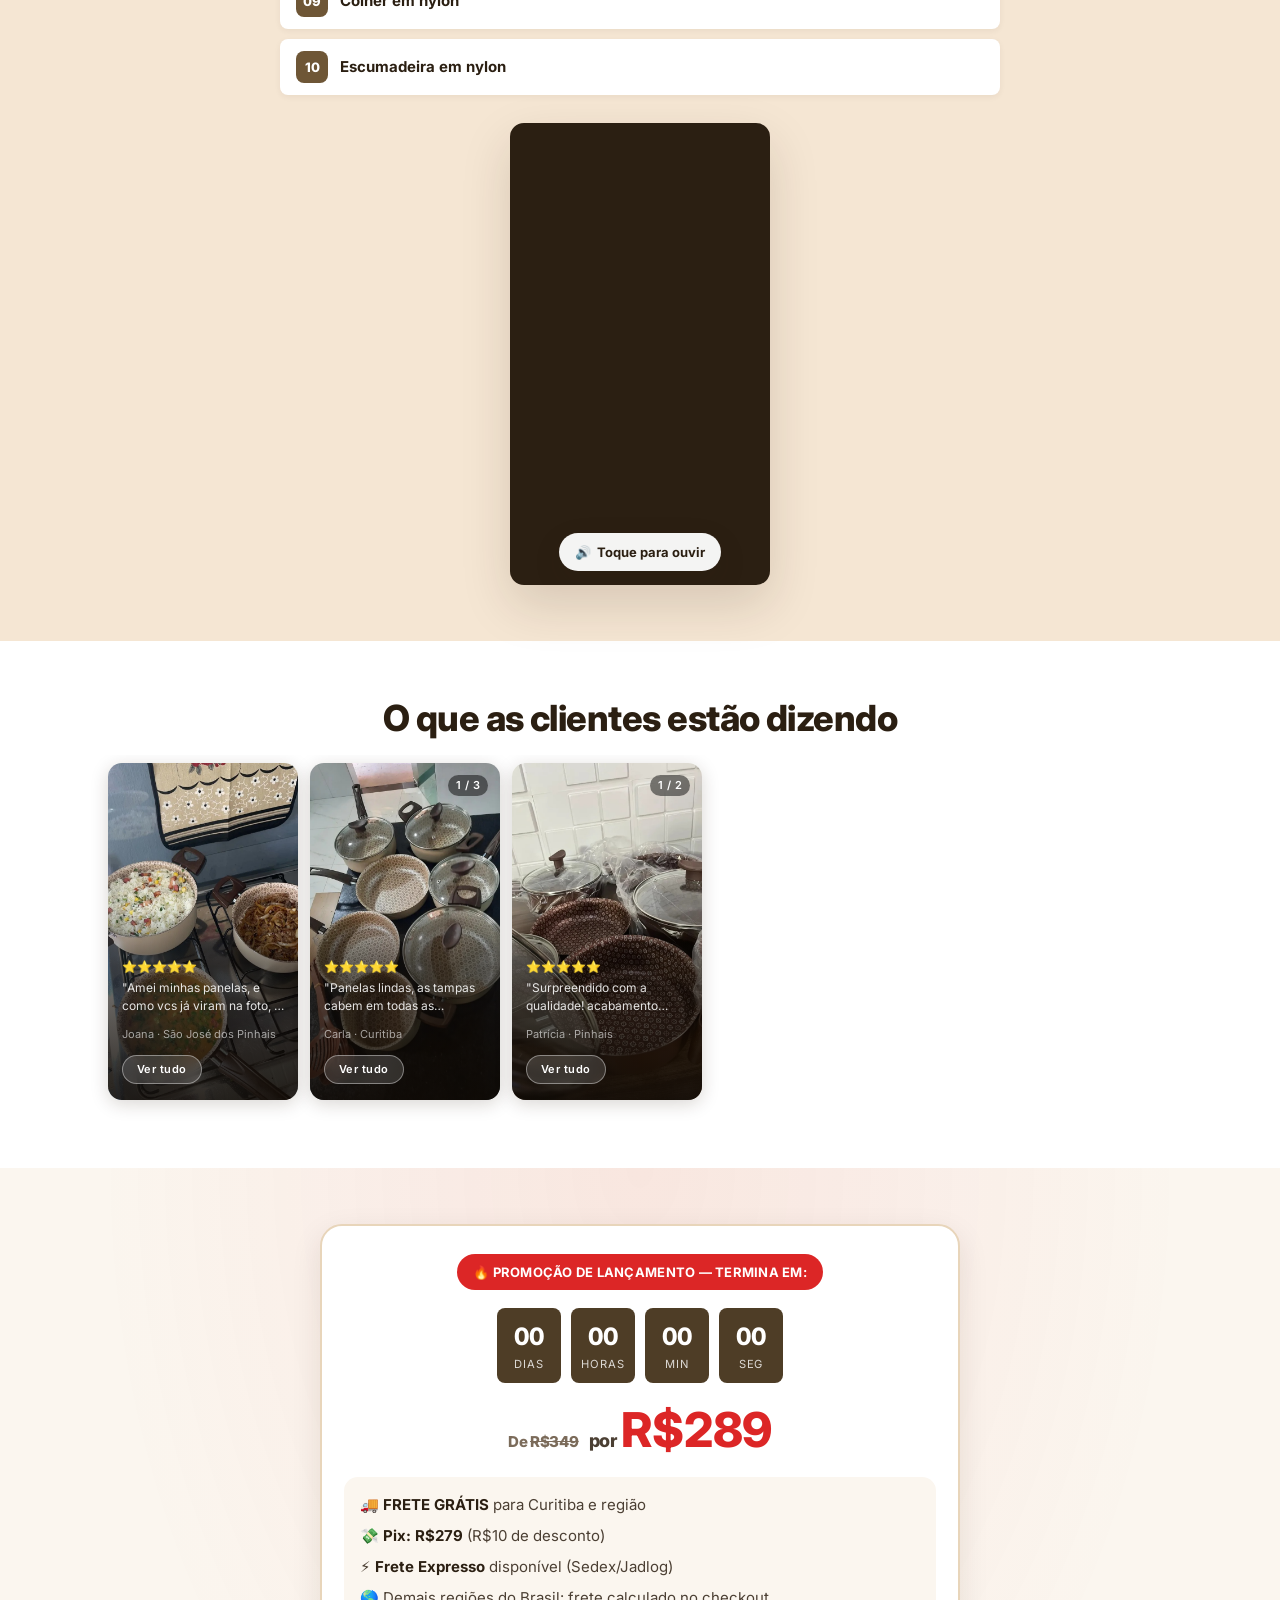
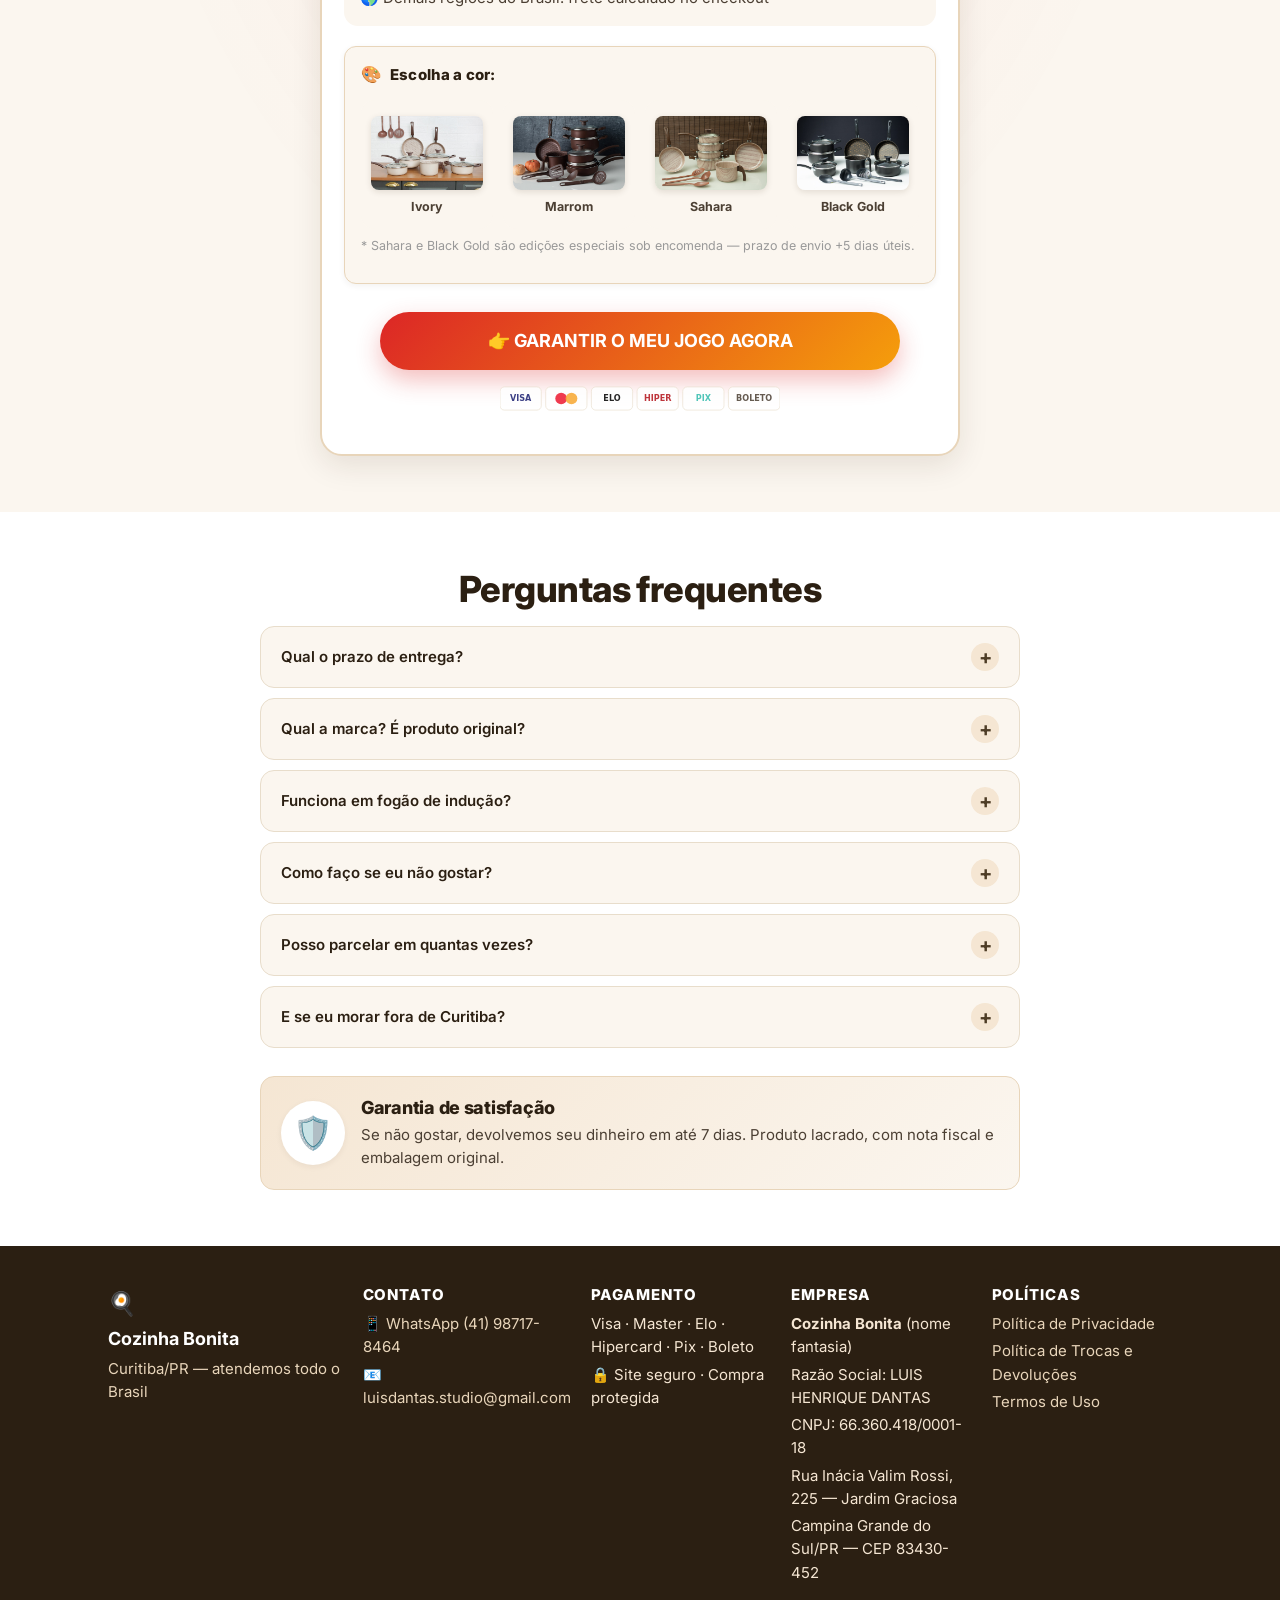
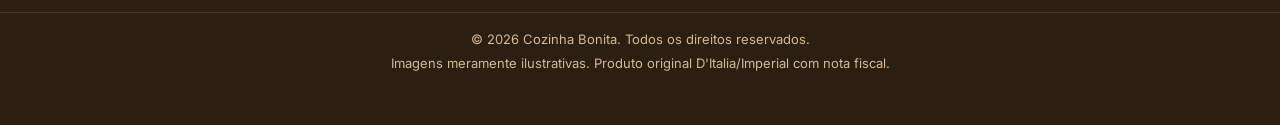
==== commit 39dcef8b: "fix: remove delivery days from offer perks" ====
--- a/index.html
+++ b/index.html
@@ -442,9 +442,9 @@
           </h2>
 
           <ul class="offer__perks">
-            <li>🚚 <strong>FRETE GRÁTIS</strong> para Curitiba e região — 5 a 10 dias úteis (PAC)</li>
+            <li>🚚 <strong>FRETE GRÁTIS</strong> para Curitiba e região</li>
             <li>💸 <strong>Pix: R$279</strong> (R$10 de desconto)</li>
-            <li>⚡ <strong>Frete Expresso</strong> disponível — chega em 3 a 5 dias úteis (Sedex/Jadlog)</li>
+            <li>⚡ <strong>Frete Expresso</strong> disponível (Sedex/Jadlog)</li>
             <li>🌎 Demais regiões do Brasil: frete calculado no checkout</li>
           </ul>
 
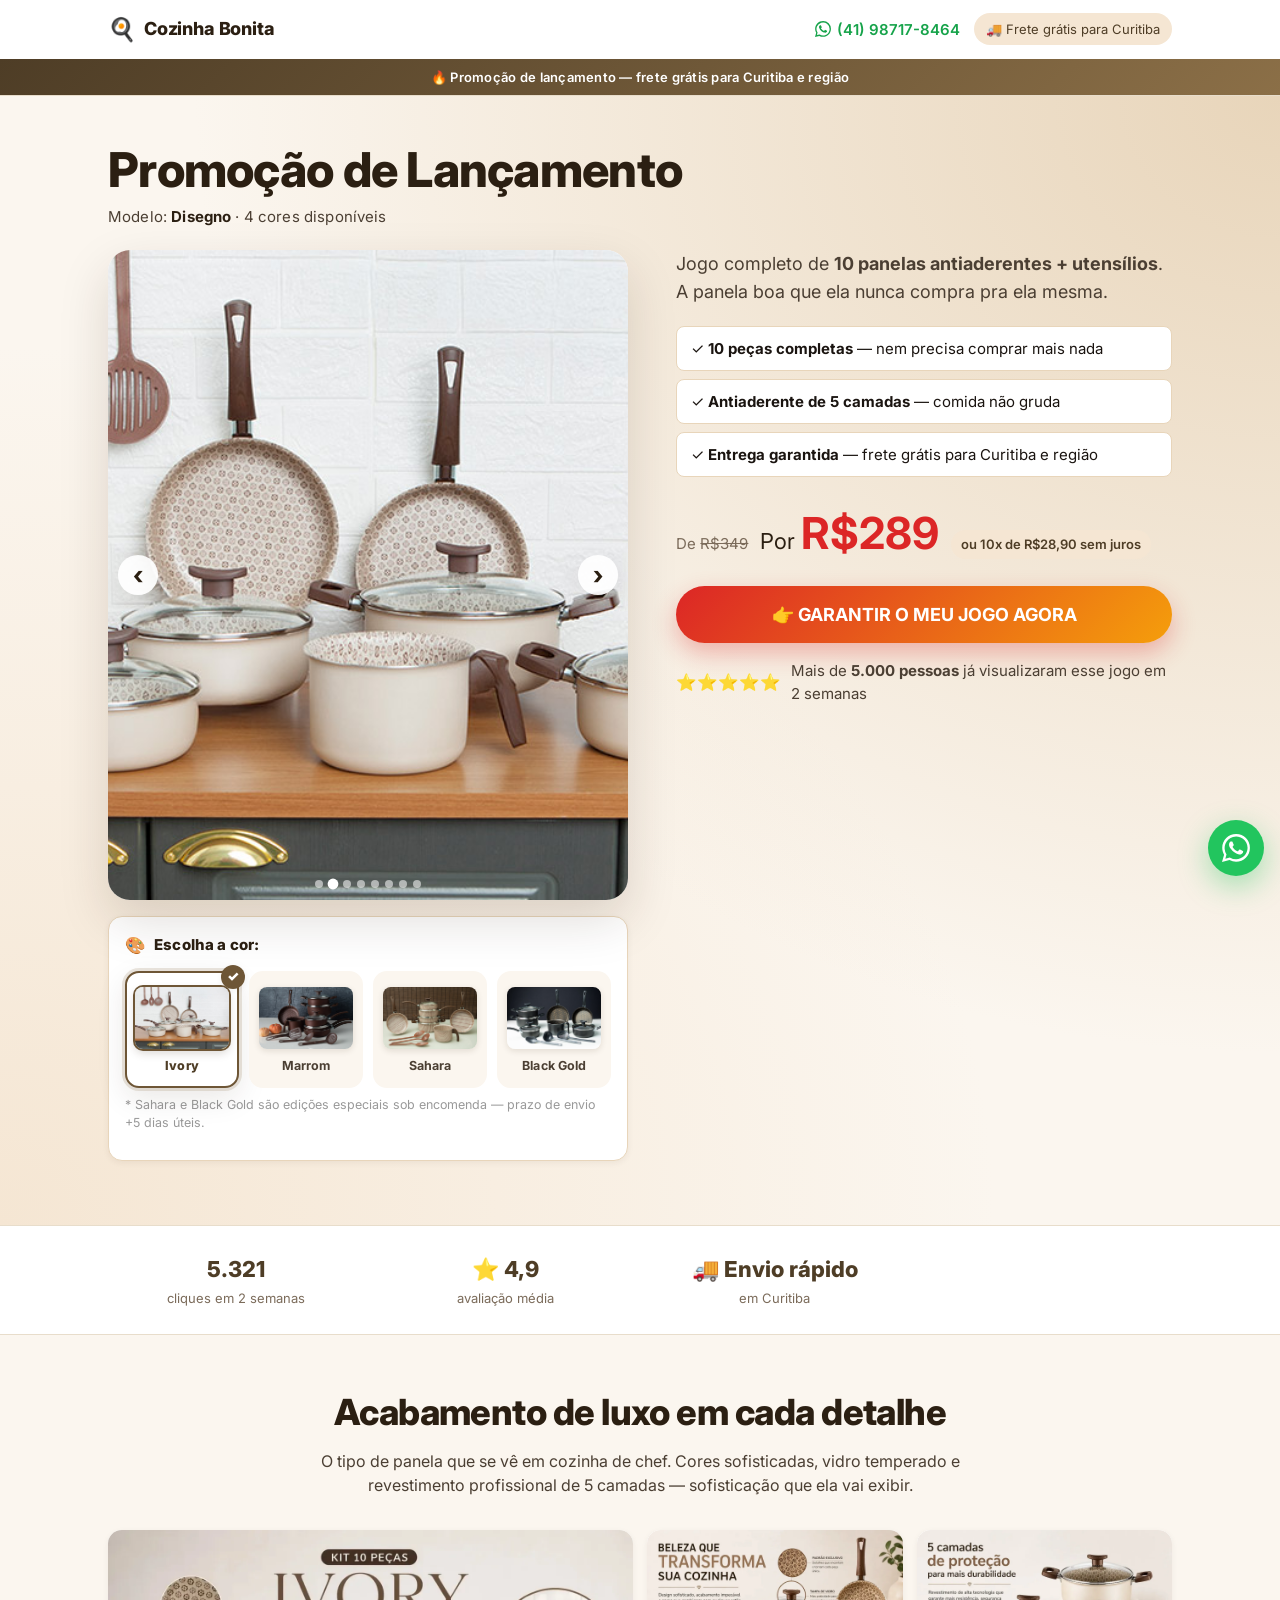
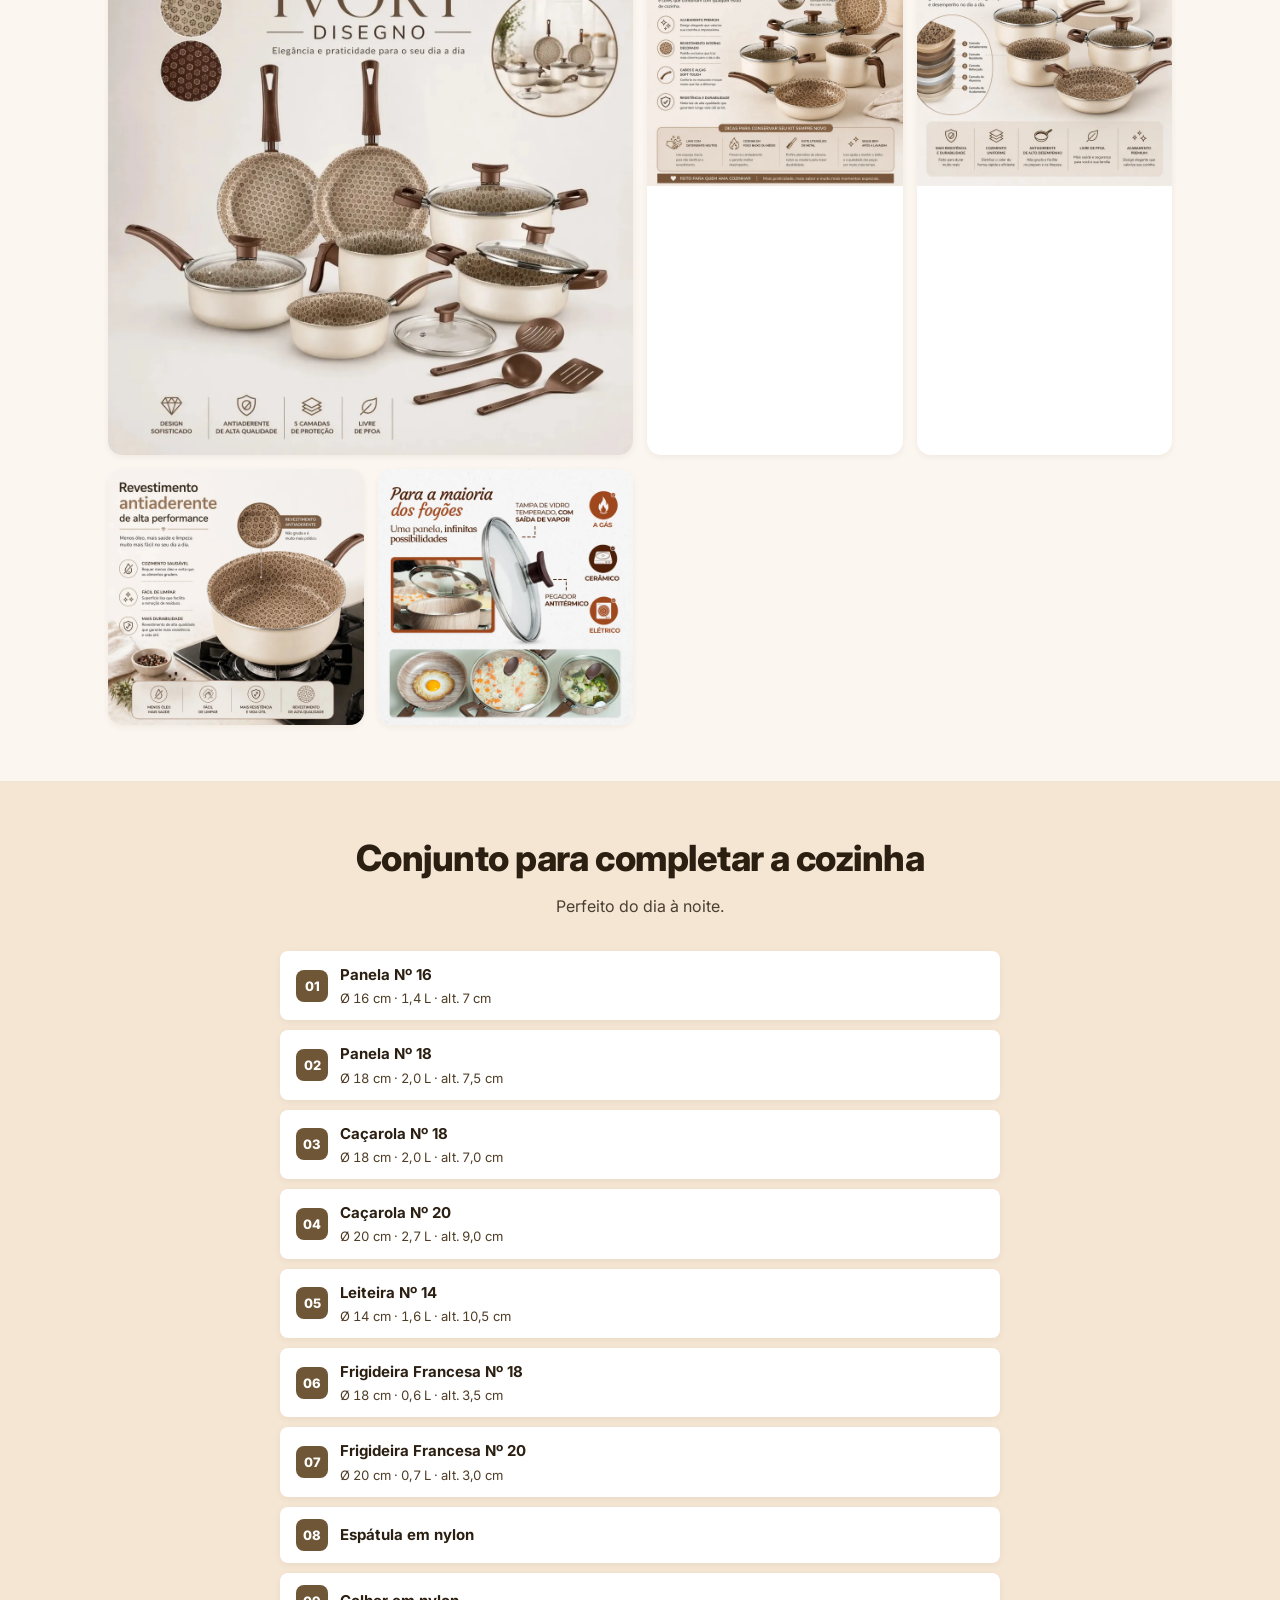
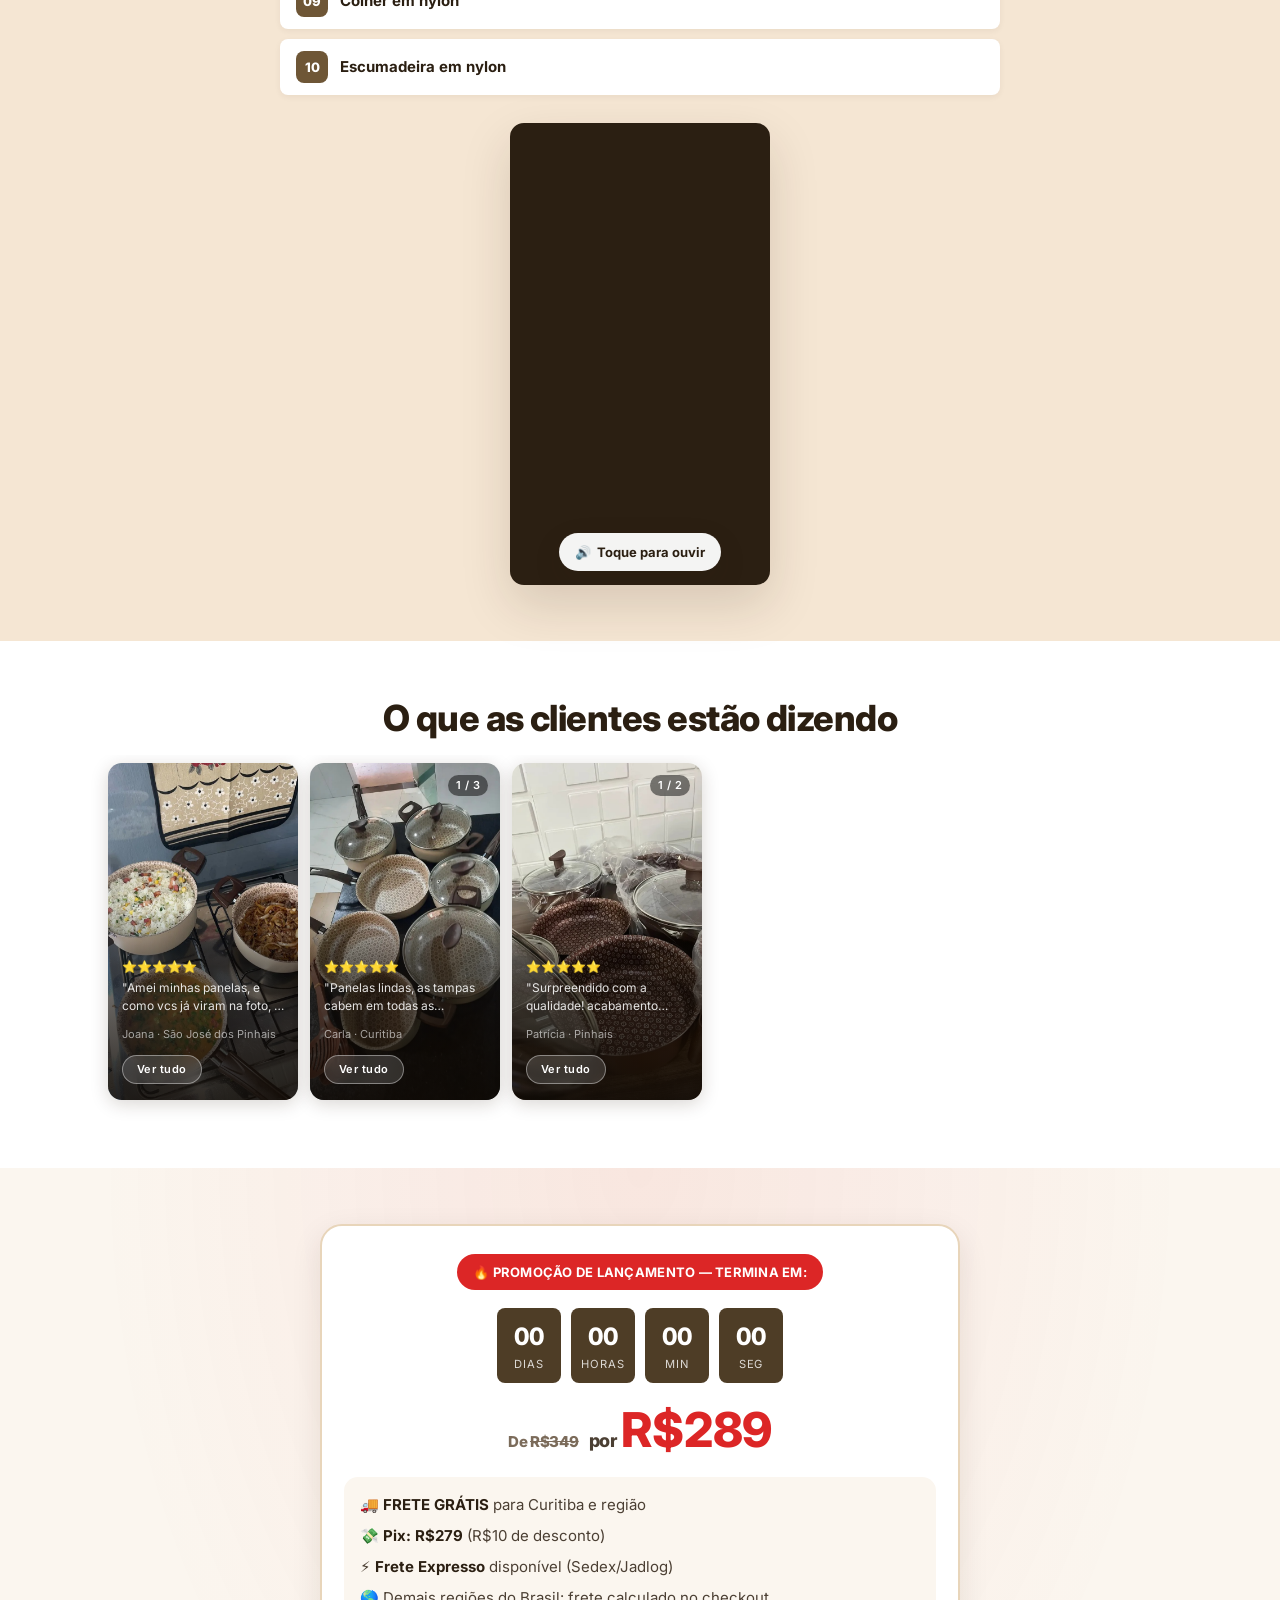
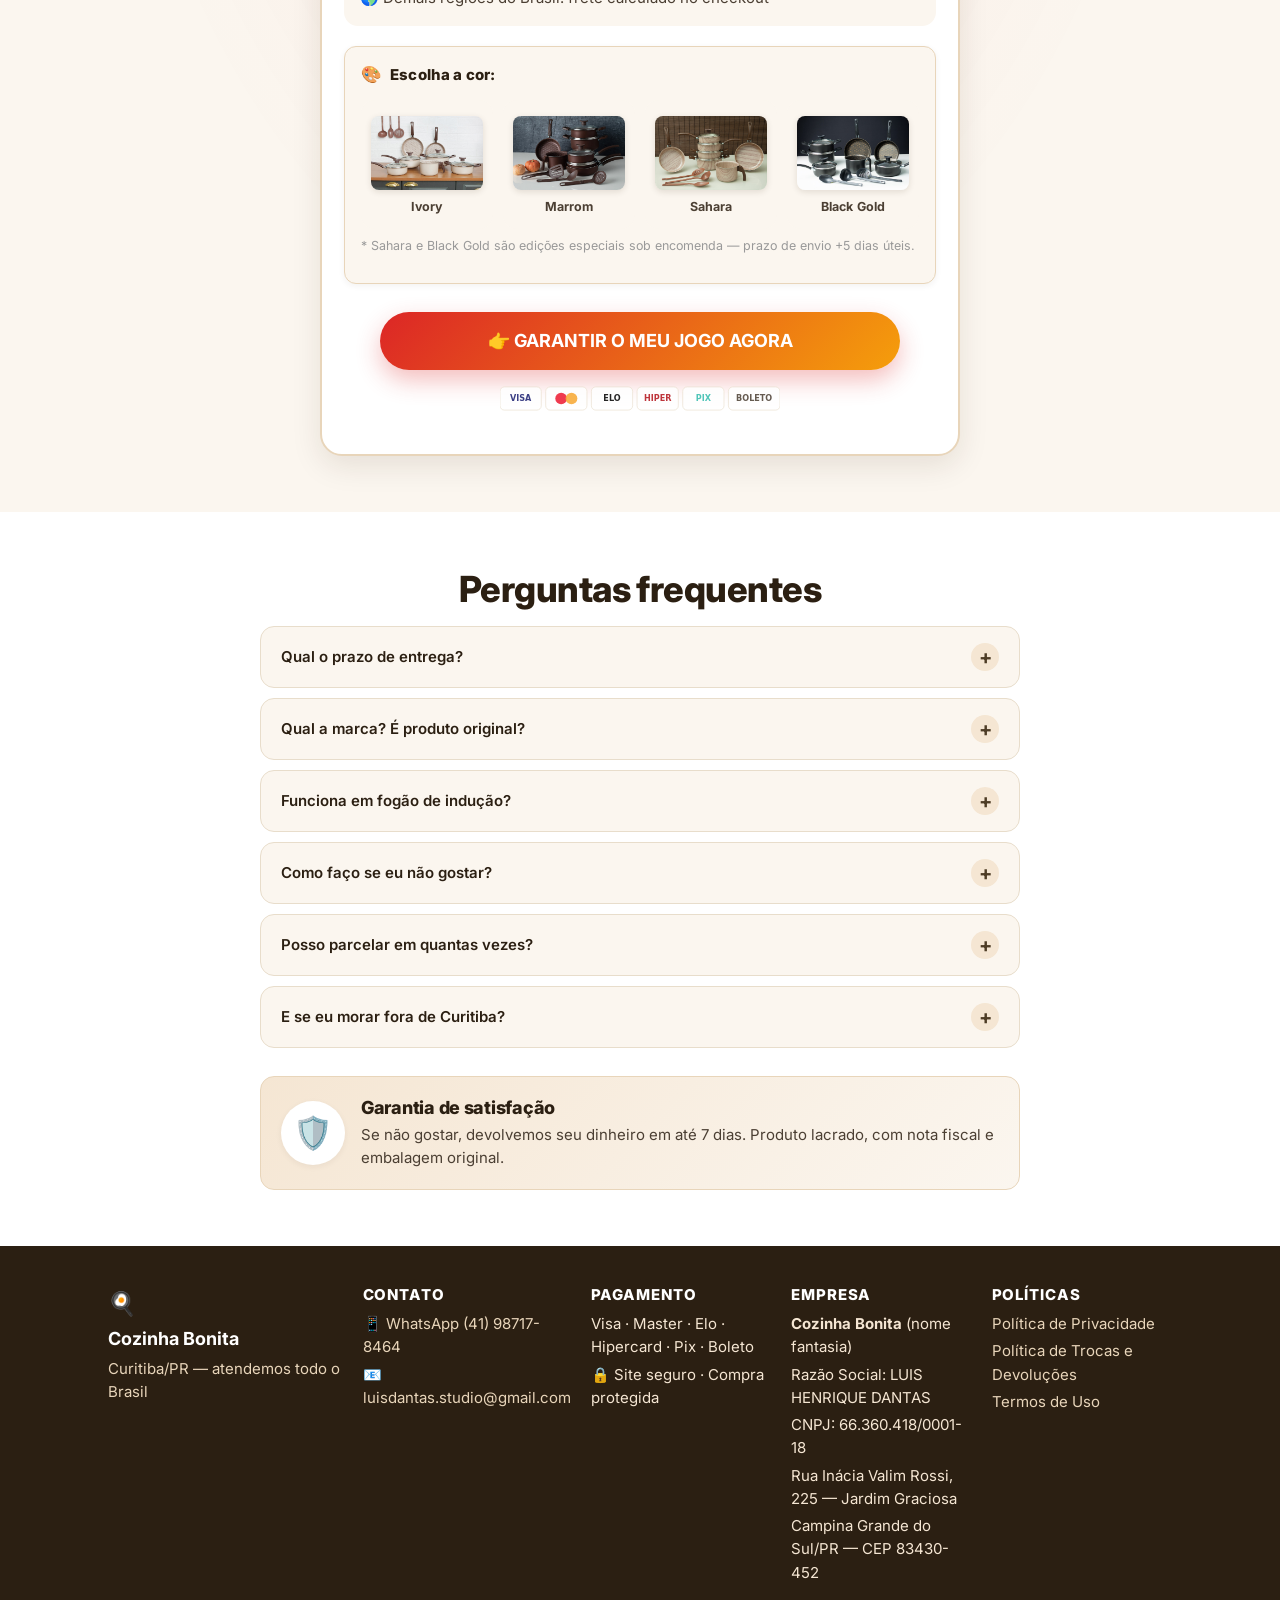
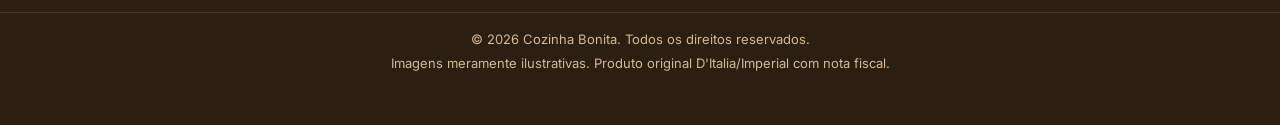
==== commit 15721b0d: "fix: remove families counter from proof bar" ====
--- a/index.html
+++ b/index.html
@@ -237,10 +237,6 @@
           <span>avaliação média</span>
         </div>
         <div class="proof__item">
-          <strong>+127</strong>
-          <span>famílias atendidas</span>
-        </div>
-        <div class="proof__item">
           <strong>🚚 Envio rápido</strong>
           <span>em Curitiba</span>
         </div>
